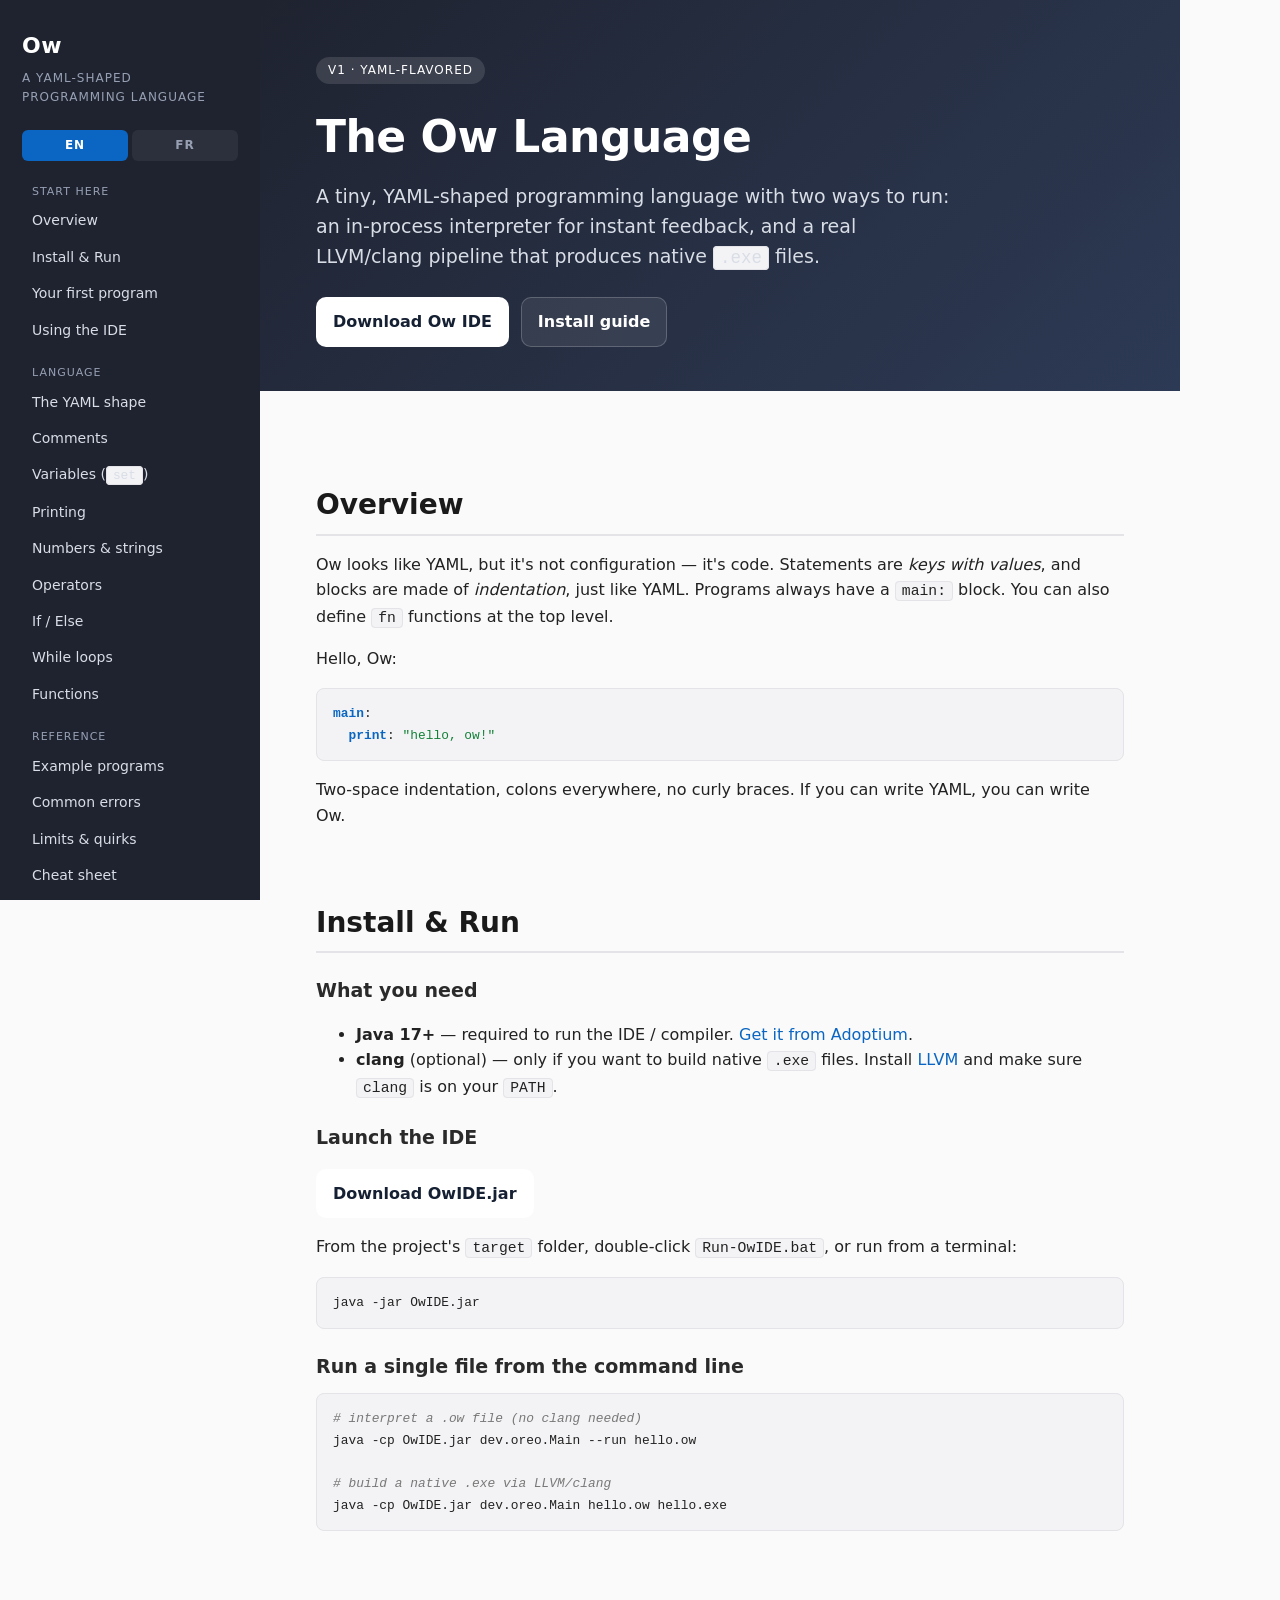
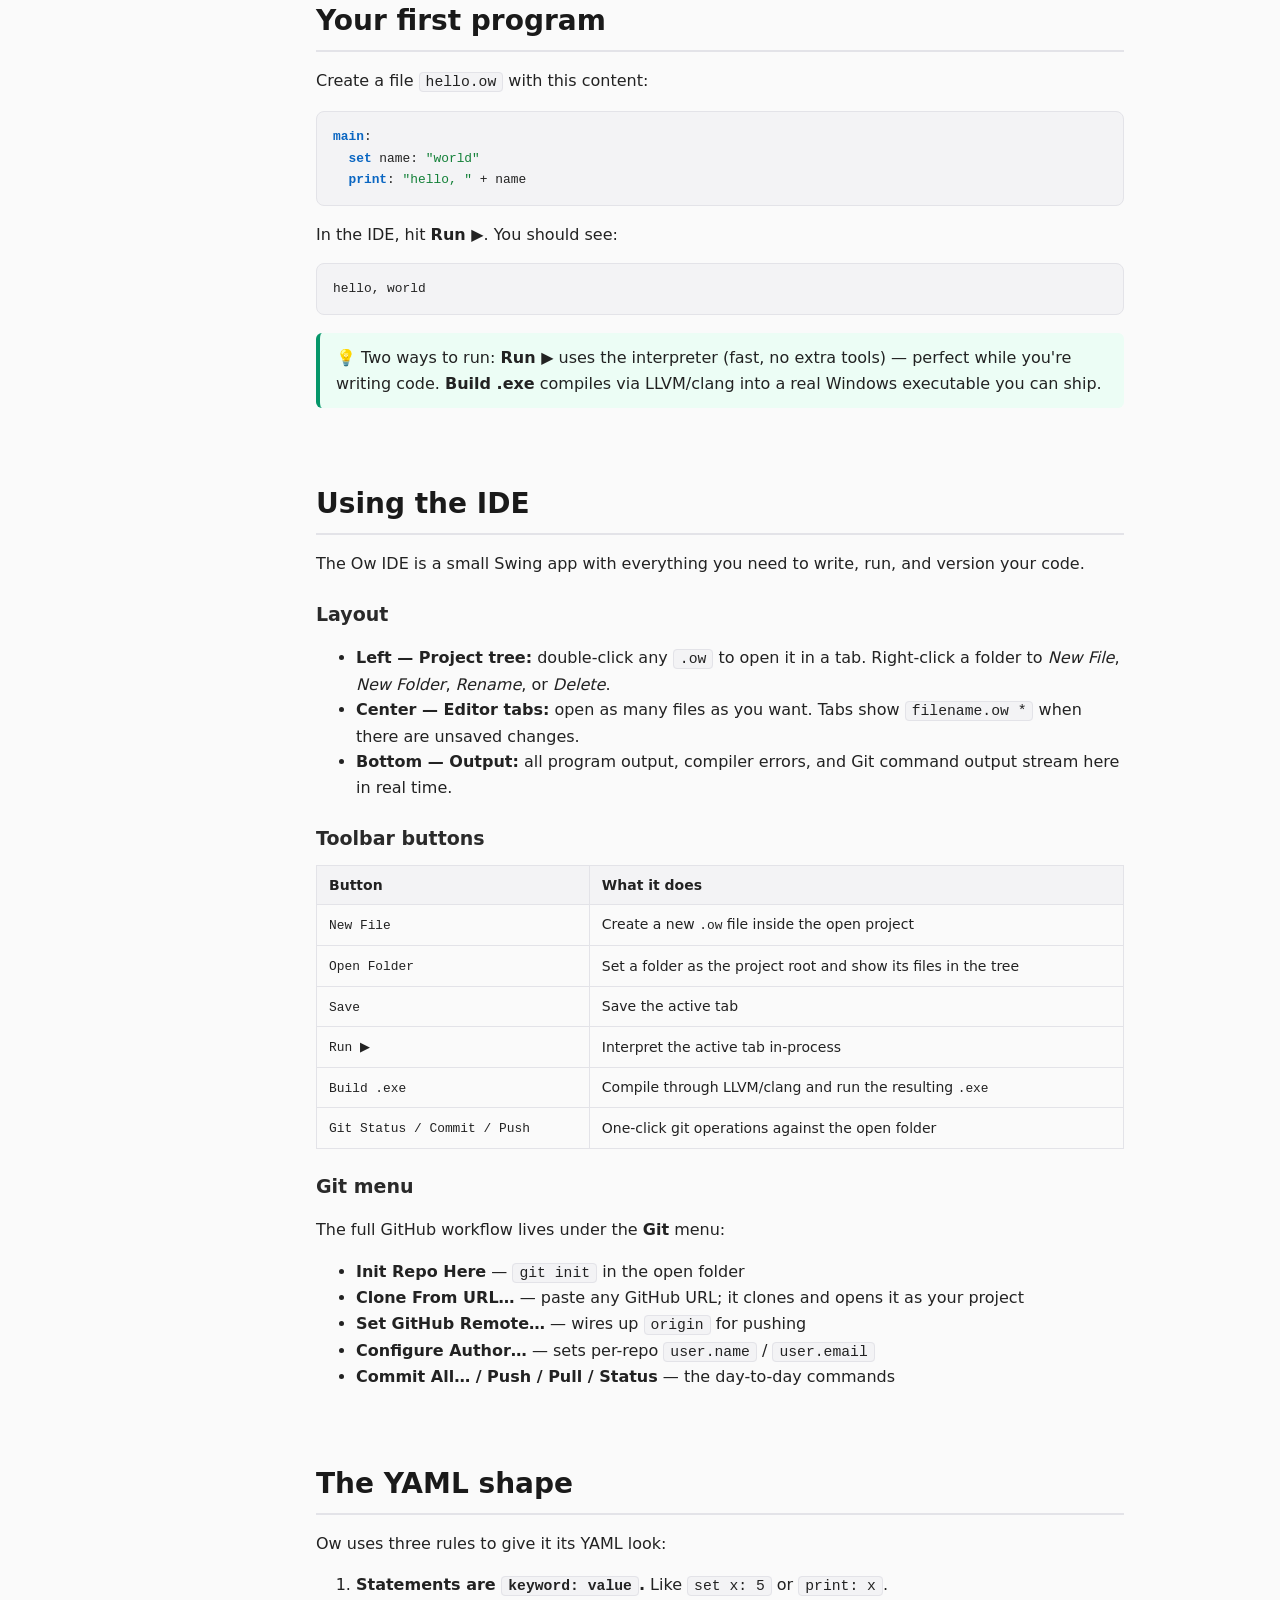
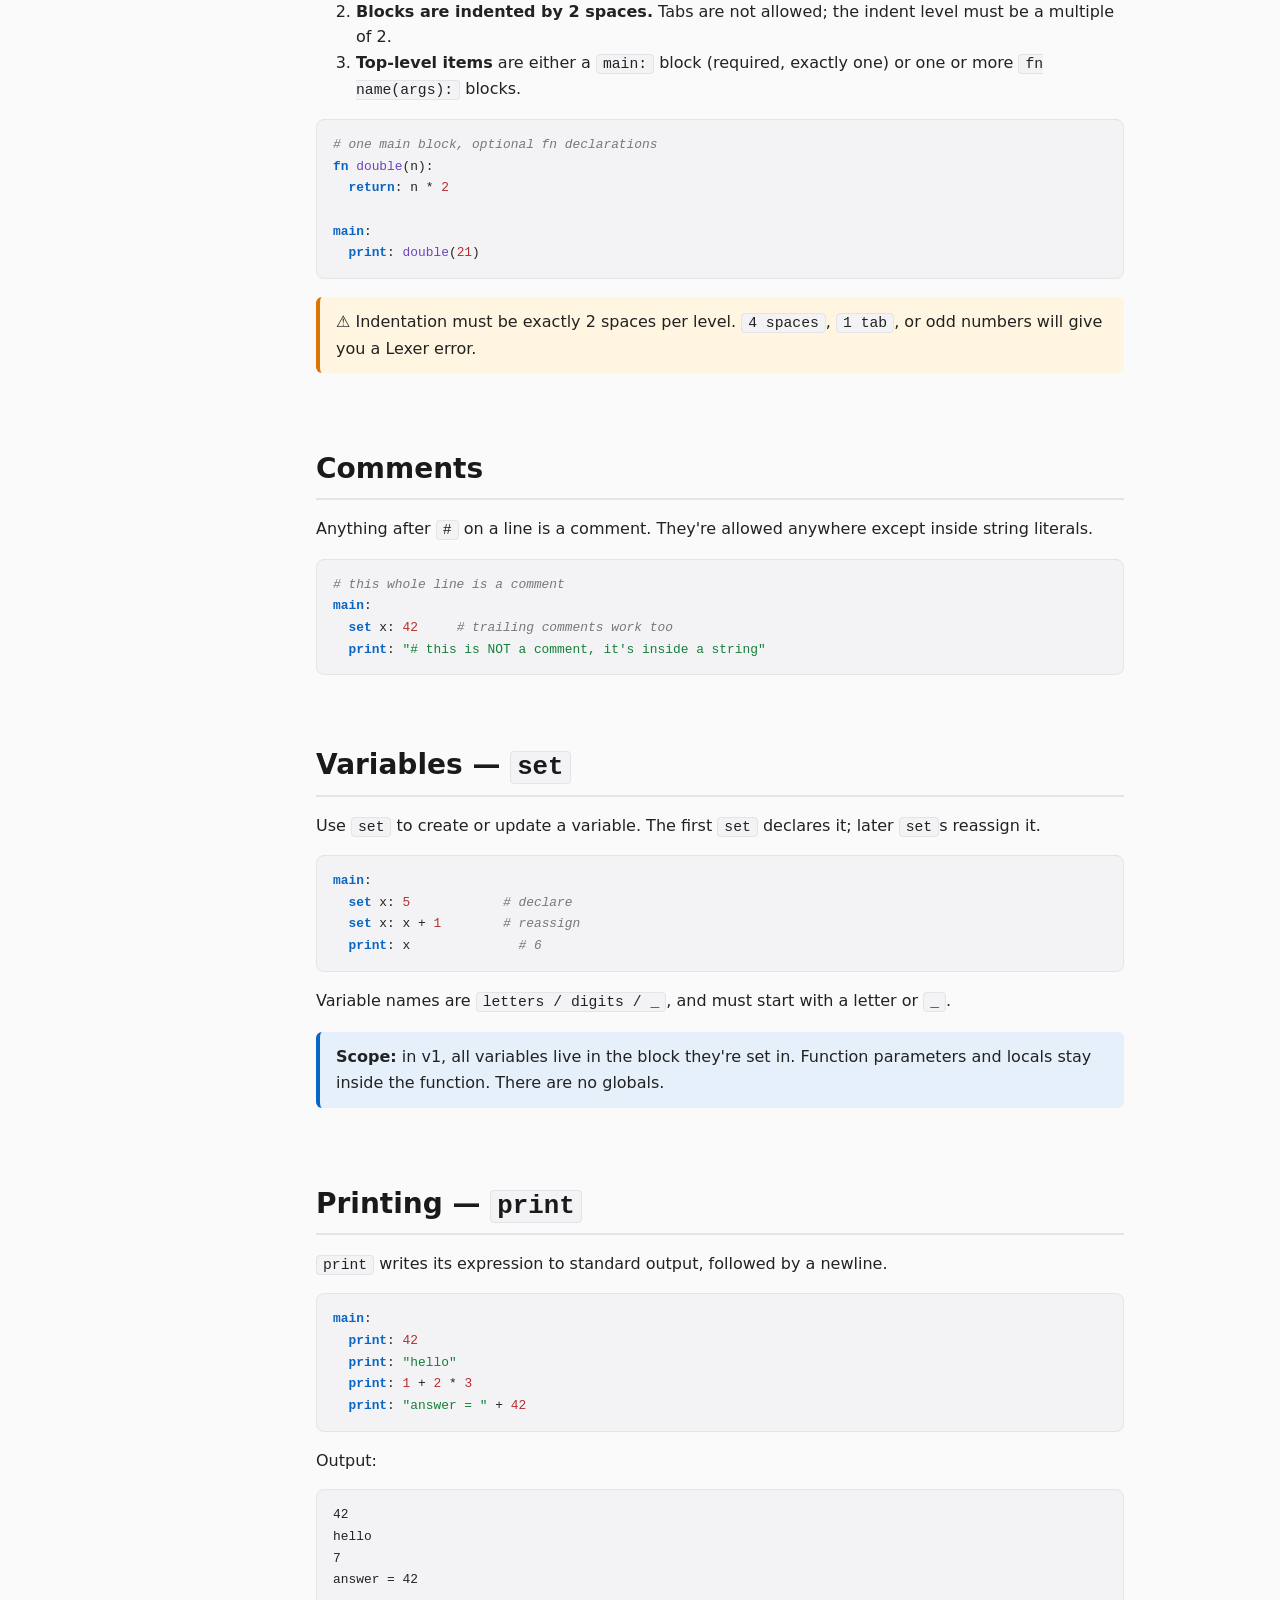
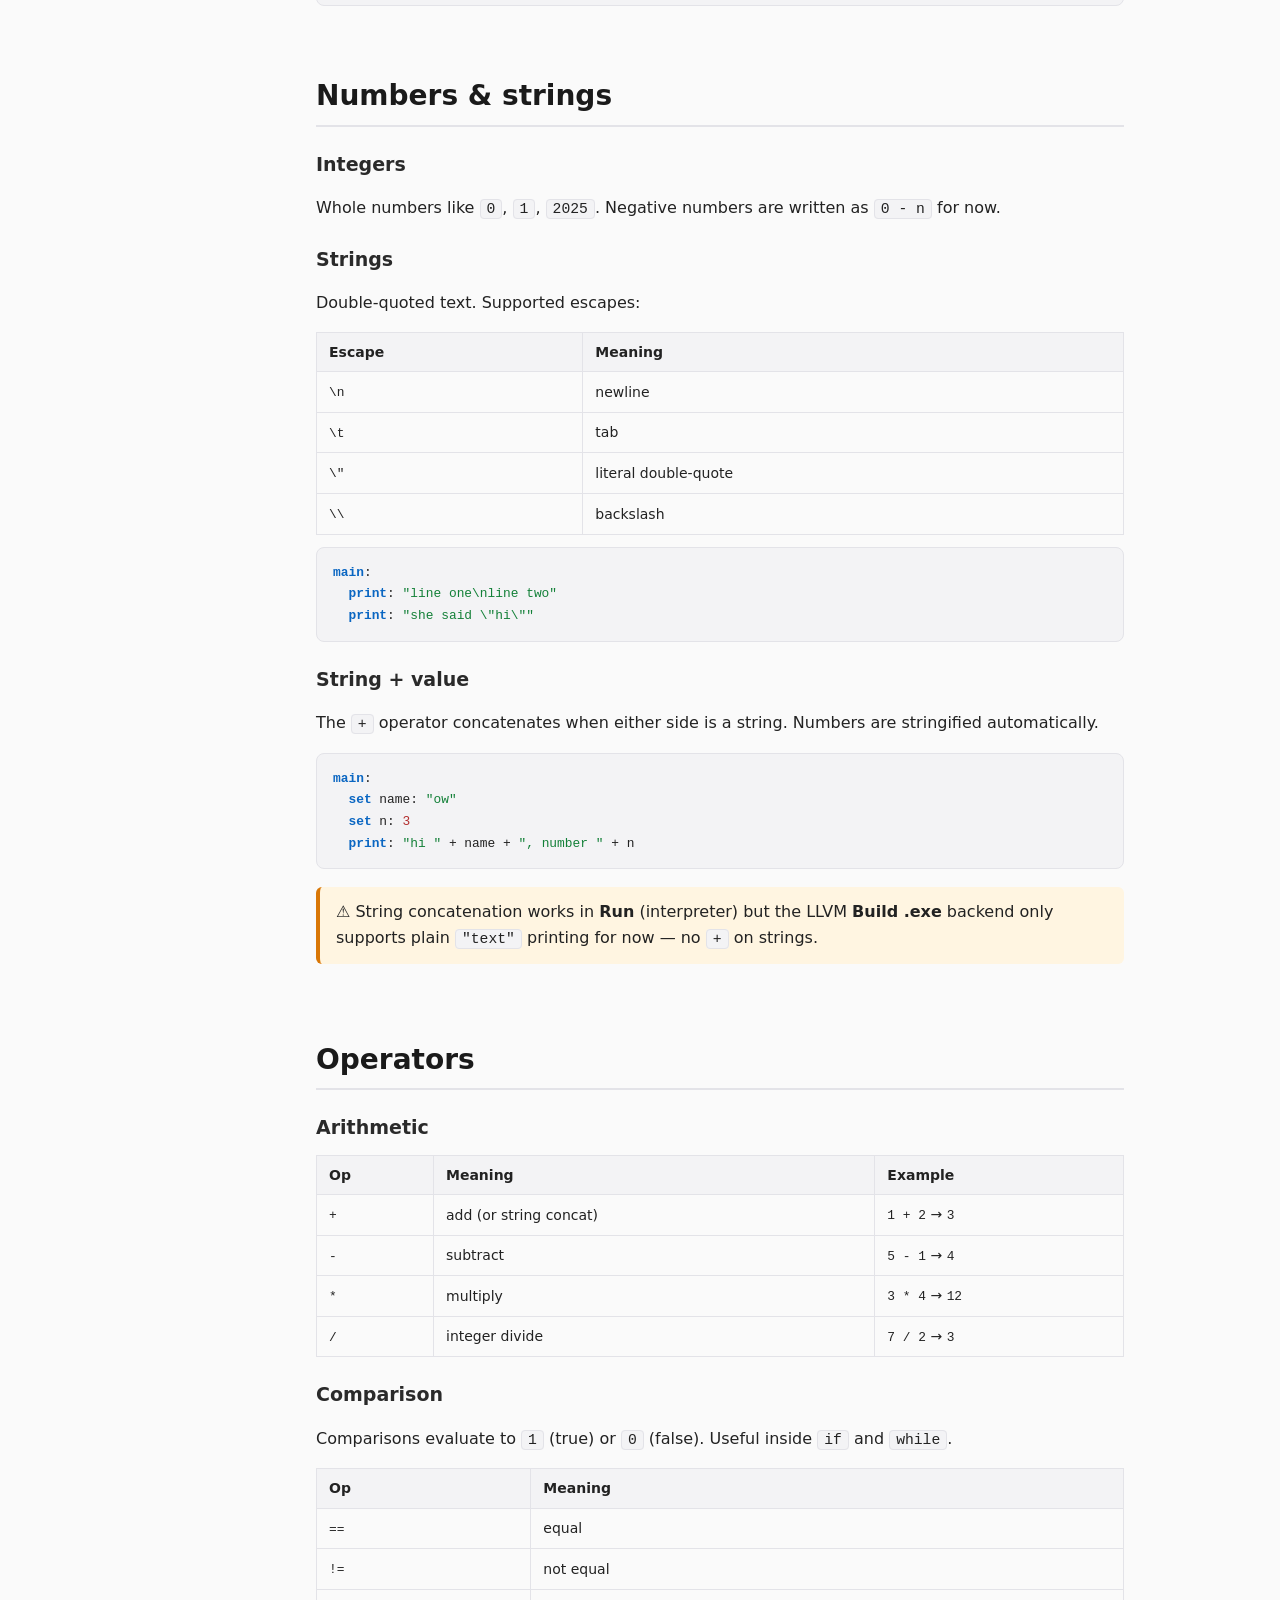
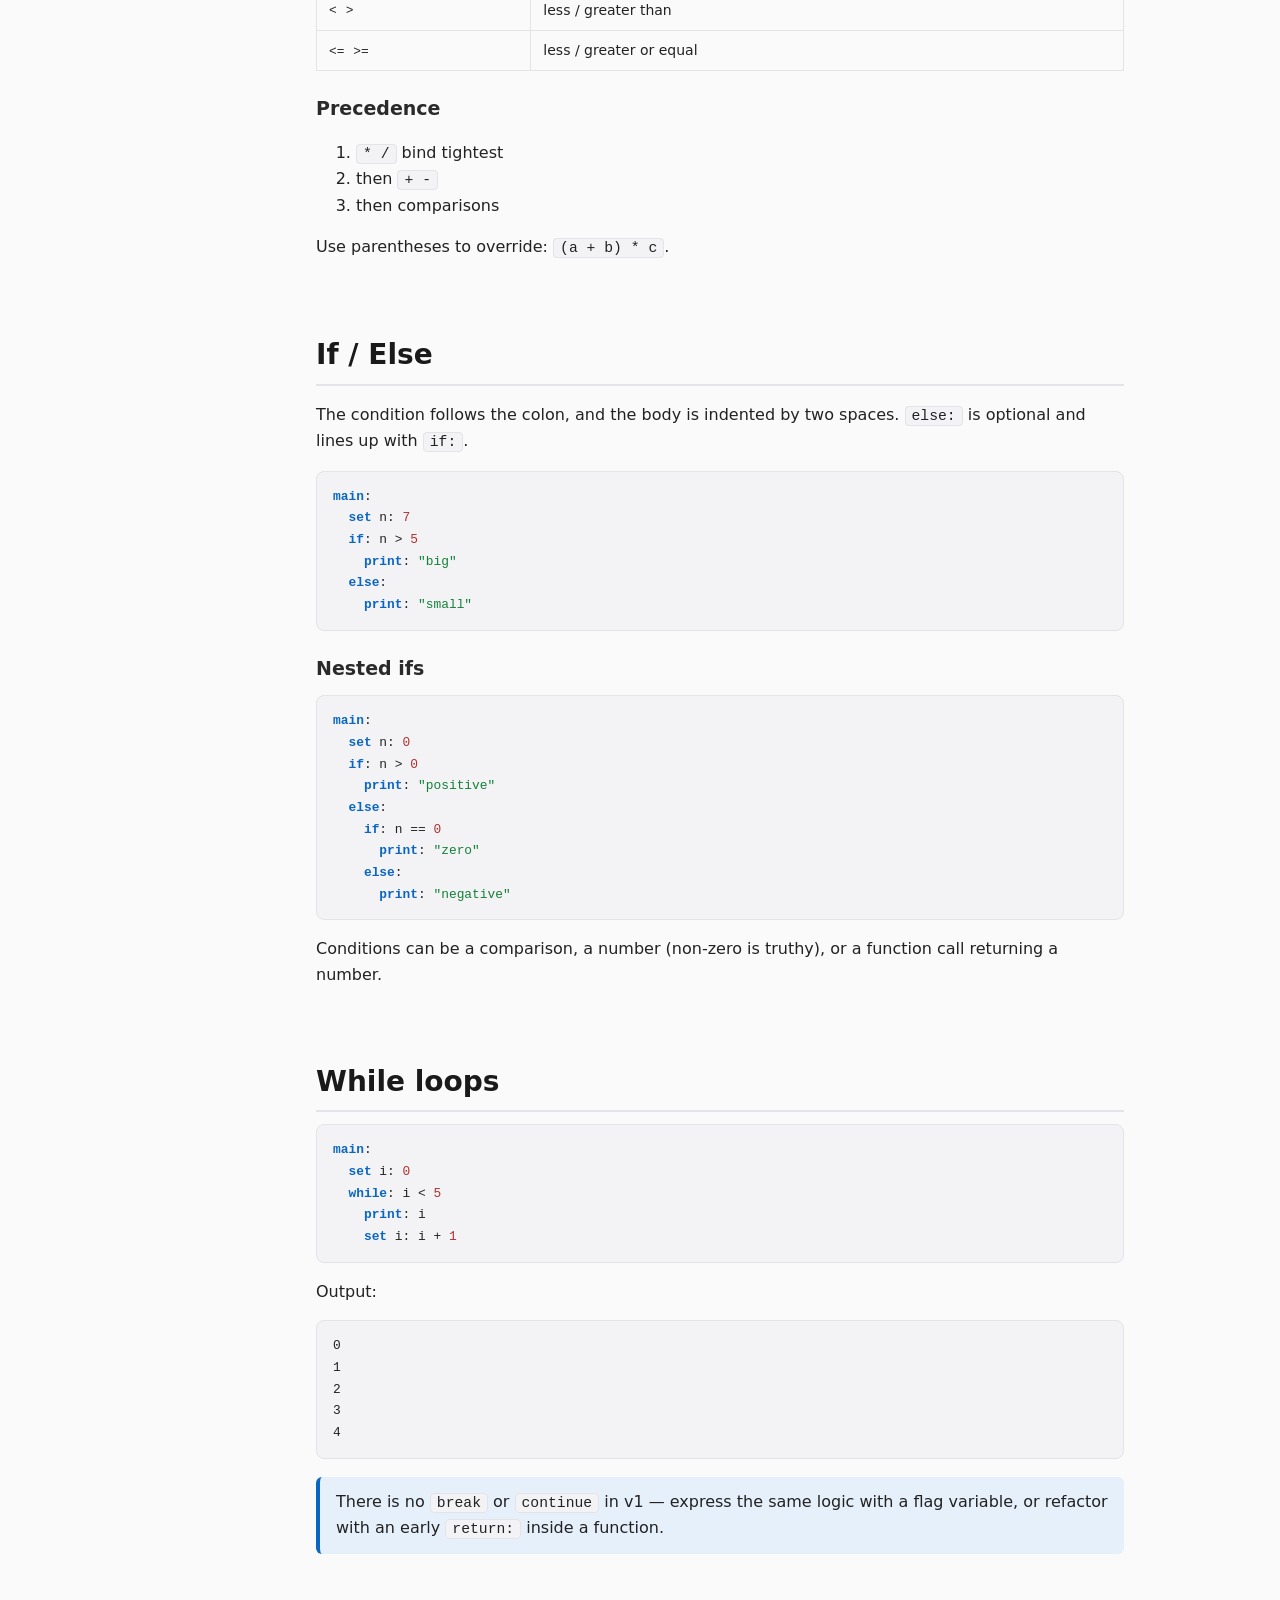
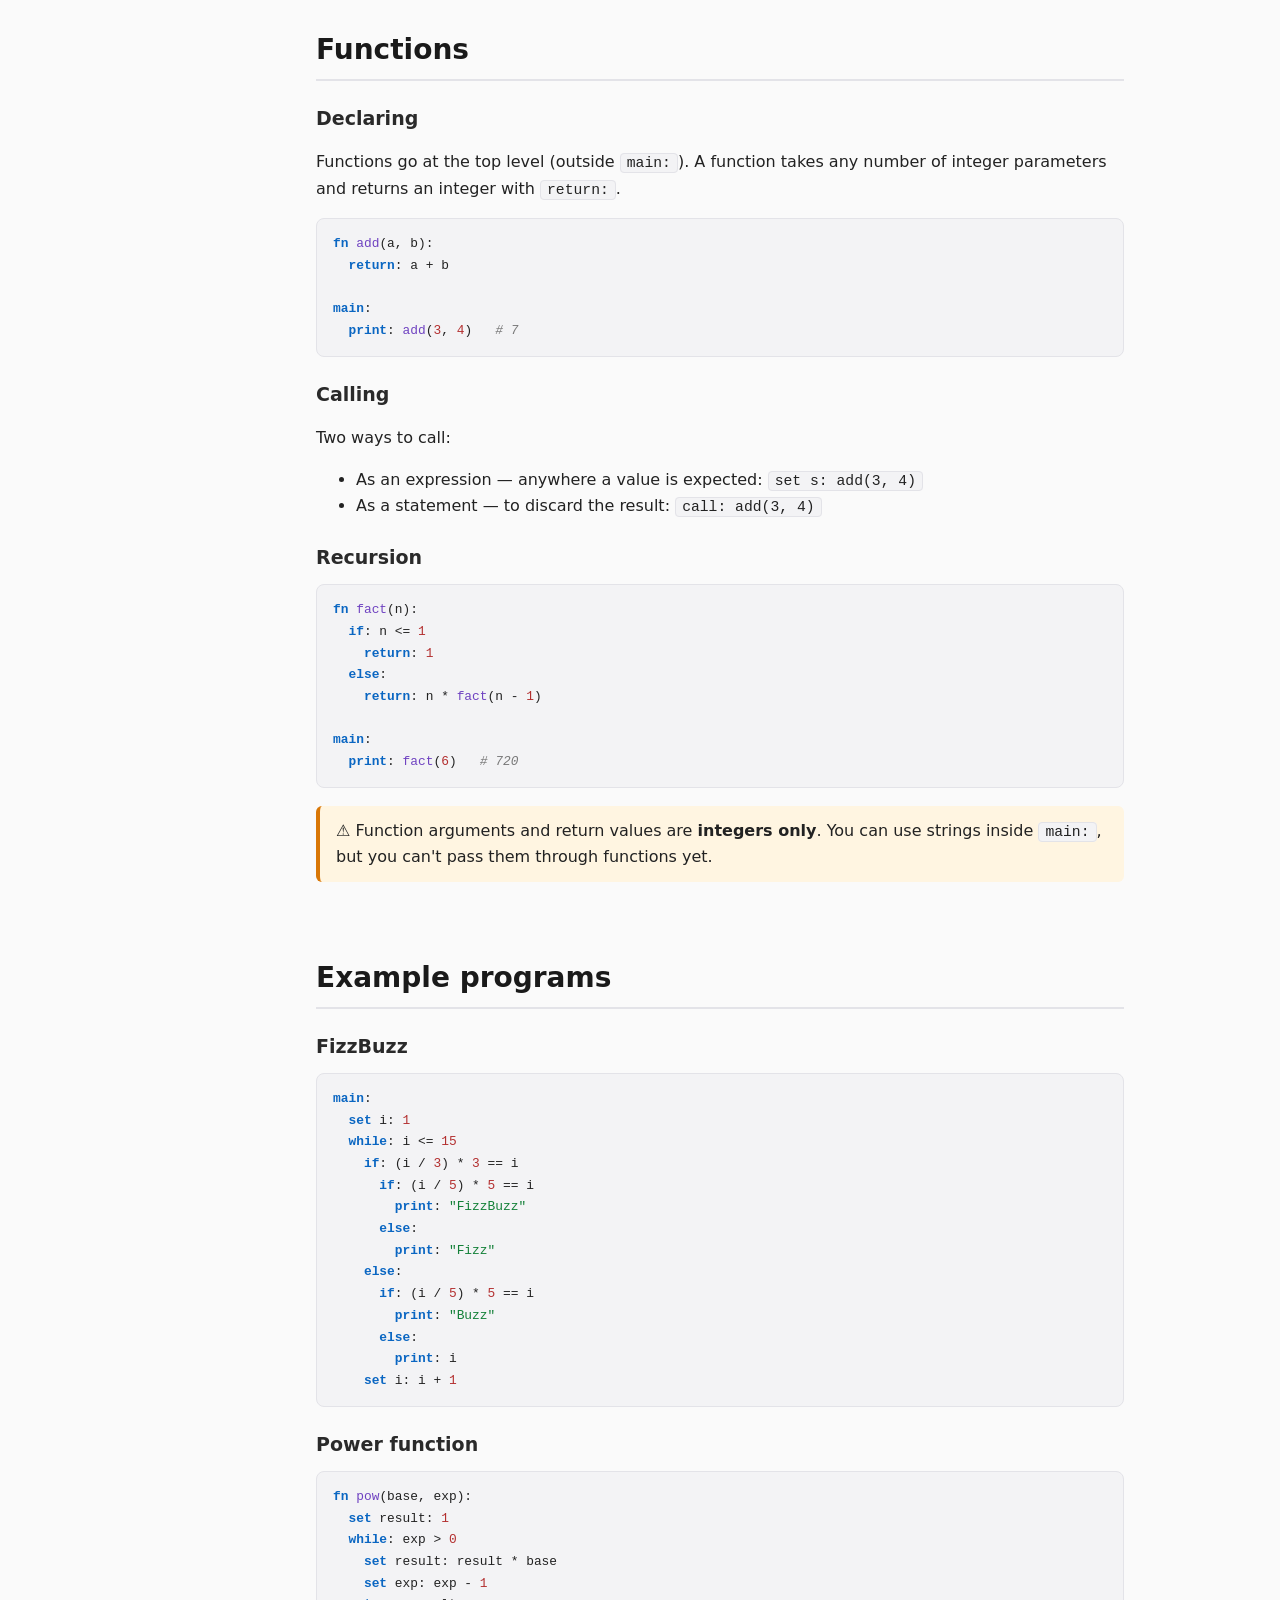
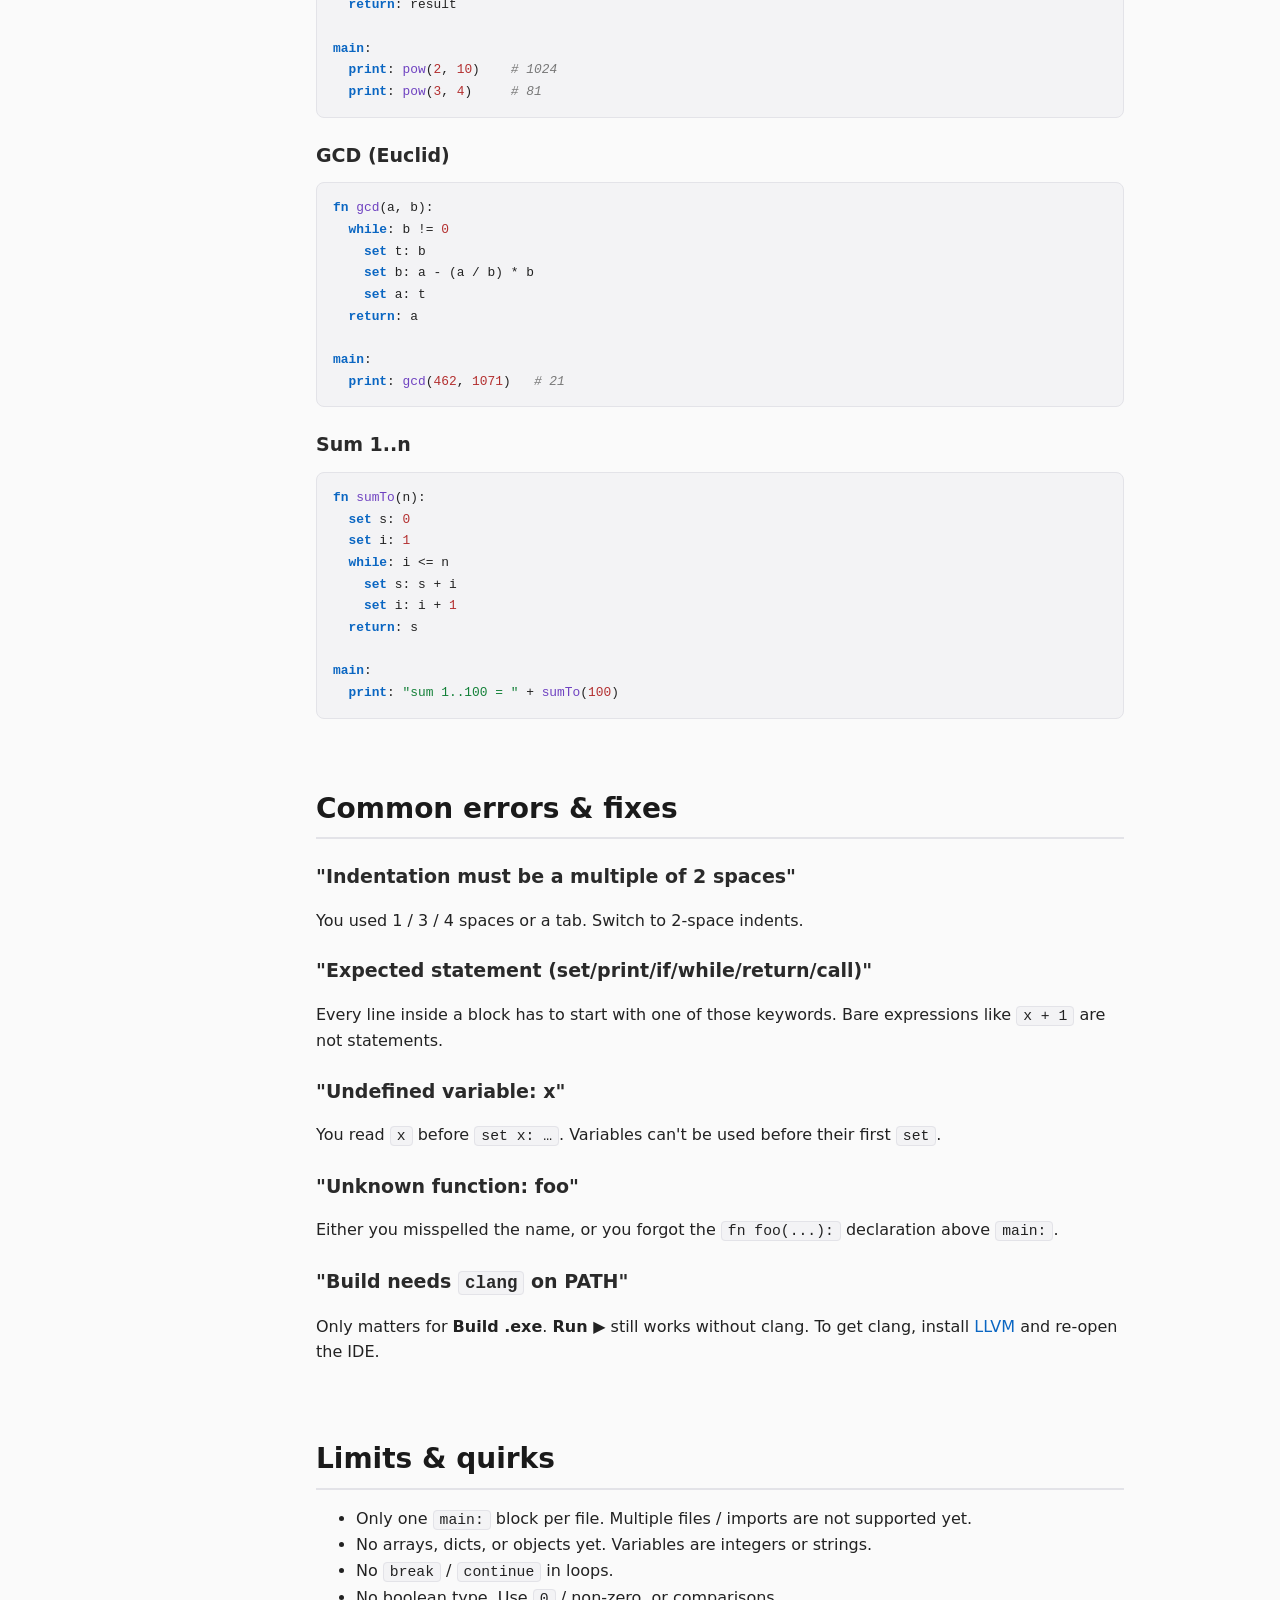
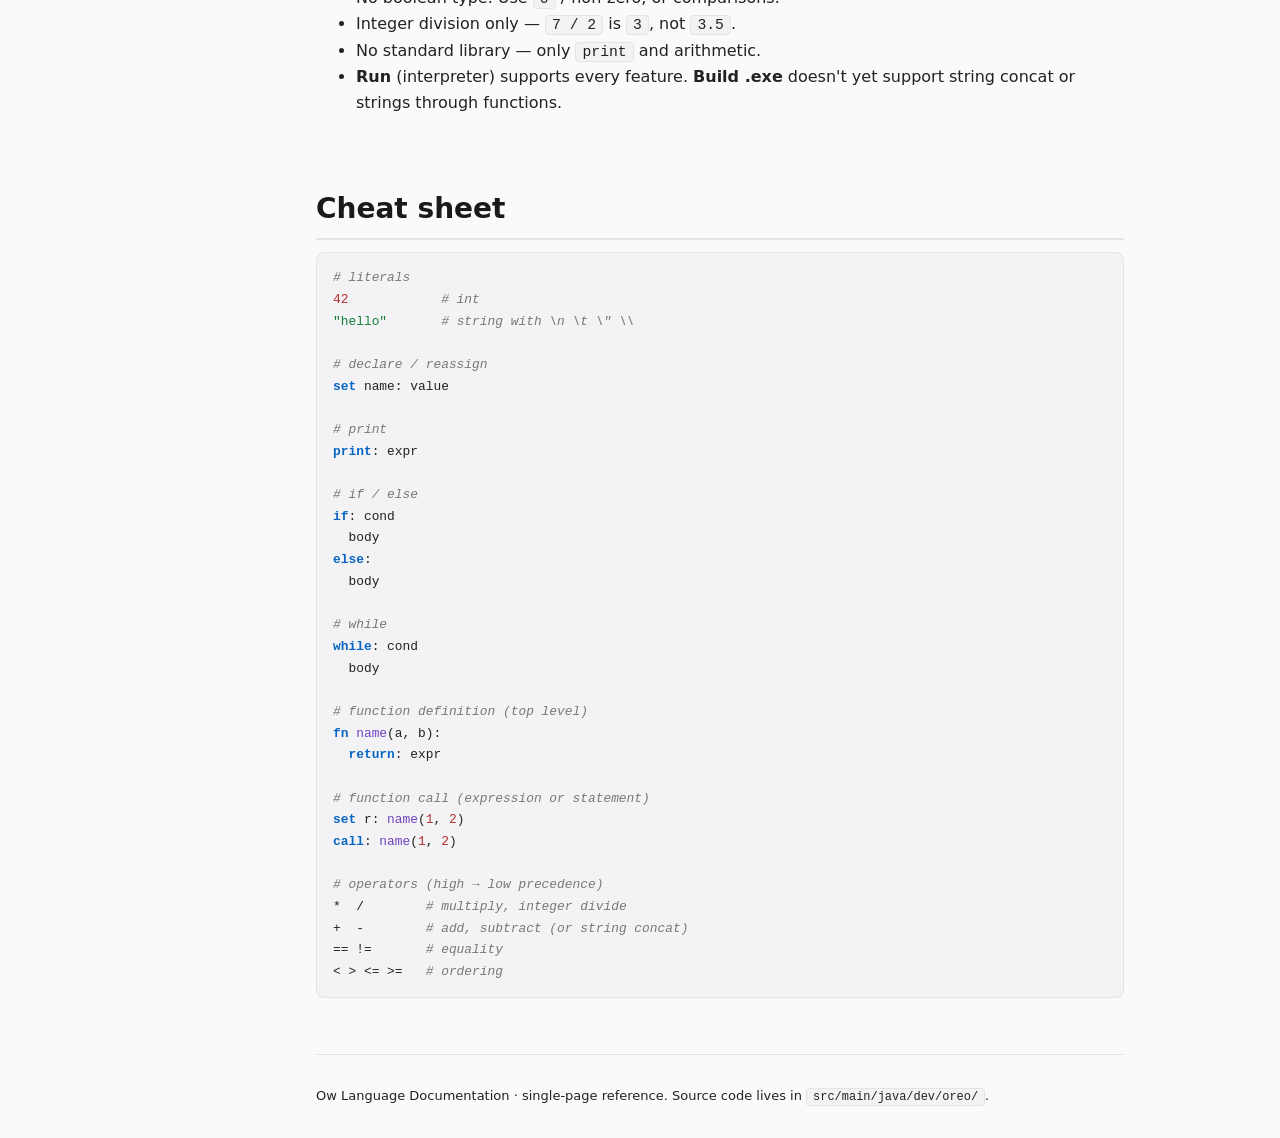
==== index.html @ c6f46944 "Initial commit" ====
<!DOCTYPE html>
<html lang="en">
<head>
  <meta charset="UTF-8" />
  <meta name="viewport" content="width=device-width, initial-scale=1.0" />
  <title>Ow Language — Docs</title>
  <link rel="stylesheet" href="style.css" />
</head>
<body>
<div class="layout">

  <aside class="sidebar">
    <h1>Ow</h1>
    <div class="tag">A YAML-shaped programming language</div>

    <div class="lang-switch">
      <a href="index.html" class="active">EN</a>
      <a href="fr.html">FR</a>
    </div>

    <nav>
      <div class="group-title">Start here</div>
      <ul>
        <li><a href="#overview">Overview</a></li>
        <li><a href="#install">Install &amp; Run</a></li>
        <li><a href="#first">Your first program</a></li>
        <li><a href="#ide">Using the IDE</a></li>
      </ul>

      <div class="group-title">Language</div>
      <ul>
        <li><a href="#shape">The YAML shape</a></li>
        <li><a href="#comments">Comments</a></li>
        <li><a href="#variables">Variables (<code>set</code>)</a></li>
        <li><a href="#print">Printing</a></li>
        <li><a href="#types">Numbers &amp; strings</a></li>
        <li><a href="#operators">Operators</a></li>
        <li><a href="#if">If / Else</a></li>
        <li><a href="#while">While loops</a></li>
        <li><a href="#functions">Functions</a></li>
      </ul>

      <div class="group-title">Reference</div>
      <ul>
        <li><a href="#examples">Example programs</a></li>
        <li><a href="#errors">Common errors</a></li>
        <li><a href="#limits">Limits &amp; quirks</a></li>
        <li><a href="#cheatsheet">Cheat sheet</a></li>
      </ul>
    </nav>
  </aside>

  <main>
    <div class="hero">
      <span class="pill">v1 · YAML-flavored</span>
      <h1>The Ow Language</h1>
      <p class="lead">A tiny, YAML-shaped programming language with two ways to run: an in-process interpreter for instant feedback, and a real LLVM/clang pipeline that produces native <code>.exe</code> files.</p>
      <div class="hero-actions">
        <a class="button button-primary" href="downloads/OwIDE.jar" download>Download Ow IDE</a>
        <a class="button button-secondary" href="#install">Install guide</a>
      </div>
    </div>

    <!-- ============ Overview ============ -->
    <section id="overview">
      <h2>Overview</h2>
      <p>Ow looks like YAML, but it's not configuration — it's code. Statements are <em>keys with values</em>, and blocks are made of <em>indentation</em>, just like YAML. Programs always have a <code>main:</code> block. You can also define <code>fn</code> functions at the top level.</p>

      <p>Hello, Ow:</p>
<pre><code><span class="kw">main</span>:
  <span class="kw">print</span>: <span class="str">"hello, ow!"</span></code></pre>

      <p>Two-space indentation, colons everywhere, no curly braces. If you can write YAML, you can write Ow.</p>
    </section>

    <!-- ============ Install & Run ============ -->
    <section id="install">
      <h2>Install &amp; Run</h2>

      <h3>What you need</h3>
      <ul>
        <li><strong>Java 17+</strong> — required to run the IDE / compiler. <a href="https://adoptium.net/" target="_blank" rel="noopener">Get it from Adoptium</a>.</li>
        <li><strong>clang</strong> (optional) — only if you want to build native <code>.exe</code> files. Install <a href="https://releases.llvm.org/" target="_blank" rel="noopener">LLVM</a> and make sure <code>clang</code> is on your <code>PATH</code>.</li>
      </ul>

      <h3>Launch the IDE</h3>
      <p><a class="button button-primary" href="downloads/OwIDE.jar" download>Download OwIDE.jar</a></p>
      <p>From the project's <code>target</code> folder, double-click <code>Run-OwIDE.bat</code>, or run from a terminal:</p>
<pre><code>java -jar OwIDE.jar</code></pre>

      <h3>Run a single file from the command line</h3>
<pre><code><span class="cm"># interpret a .ow file (no clang needed)</span>
java -cp OwIDE.jar dev.oreo.Main --run hello.ow

<span class="cm"># build a native .exe via LLVM/clang</span>
java -cp OwIDE.jar dev.oreo.Main hello.ow hello.exe</code></pre>
    </section>

    <!-- ============ First program ============ -->
    <section id="first">
      <h2>Your first program</h2>
      <p>Create a file <code>hello.ow</code> with this content:</p>

<pre><code><span class="kw">main</span>:
  <span class="kw">set</span> name: <span class="str">"world"</span>
  <span class="kw">print</span>: <span class="str">"hello, "</span> + name</code></pre>

      <p>In the IDE, hit <strong>Run ▶</strong>. You should see:</p>
<pre><code>hello, world</code></pre>

      <div class="callout tip">
        Two ways to run: <strong>Run ▶</strong> uses the interpreter (fast, no extra tools) — perfect while you're writing code. <strong>Build .exe</strong> compiles via LLVM/clang into a real Windows executable you can ship.
      </div>
    </section>

    <!-- ============ Using the IDE ============ -->
    <section id="ide">
      <h2>Using the IDE</h2>
      <p>The Ow IDE is a small Swing app with everything you need to write, run, and version your code.</p>

      <h3>Layout</h3>
      <ul>
        <li><strong>Left — Project tree:</strong> double-click any <code>.ow</code> to open it in a tab. Right-click a folder to <em>New File</em>, <em>New Folder</em>, <em>Rename</em>, or <em>Delete</em>.</li>
        <li><strong>Center — Editor tabs:</strong> open as many files as you want. Tabs show <code>filename.ow *</code> when there are unsaved changes.</li>
        <li><strong>Bottom — Output:</strong> all program output, compiler errors, and Git command output stream here in real time.</li>
      </ul>

      <h3>Toolbar buttons</h3>
      <table>
        <tr><th>Button</th><th>What it does</th></tr>
        <tr><td><code>New File</code></td><td>Create a new <code>.ow</code> file inside the open project</td></tr>
        <tr><td><code>Open Folder</code></td><td>Set a folder as the project root and show its files in the tree</td></tr>
        <tr><td><code>Save</code></td><td>Save the active tab</td></tr>
        <tr><td><code>Run ▶</code></td><td>Interpret the active tab in-process</td></tr>
        <tr><td><code>Build .exe</code></td><td>Compile through LLVM/clang and run the resulting <code>.exe</code></td></tr>
        <tr><td><code>Git Status / Commit / Push</code></td><td>One-click git operations against the open folder</td></tr>
      </table>

      <h3>Git menu</h3>
      <p>The full GitHub workflow lives under the <strong>Git</strong> menu:</p>
      <ul>
        <li><strong>Init Repo Here</strong> — <code>git init</code> in the open folder</li>
        <li><strong>Clone From URL…</strong> — paste any GitHub URL; it clones and opens it as your project</li>
        <li><strong>Set GitHub Remote…</strong> — wires up <code>origin</code> for pushing</li>
        <li><strong>Configure Author…</strong> — sets per-repo <code>user.name</code> / <code>user.email</code></li>
        <li><strong>Commit All… / Push / Pull / Status</strong> — the day-to-day commands</li>
      </ul>
    </section>

    <!-- ============ The YAML shape ============ -->
    <section id="shape">
      <h2>The YAML shape</h2>
      <p>Ow uses three rules to give it its YAML look:</p>
      <ol>
        <li><strong>Statements are <code>keyword: value</code>.</strong> Like <code>set x: 5</code> or <code>print: x</code>.</li>
        <li><strong>Blocks are indented by 2 spaces.</strong> Tabs are not allowed; the indent level must be a multiple of 2.</li>
        <li><strong>Top-level items</strong> are either a <code>main:</code> block (required, exactly one) or one or more <code>fn name(args):</code> blocks.</li>
      </ol>

<pre><code><span class="cm"># one main block, optional fn declarations</span>
<span class="kw">fn</span> <span class="fn">double</span>(n):
  <span class="kw">return</span>: n * <span class="num">2</span>

<span class="kw">main</span>:
  <span class="kw">print</span>: <span class="fn">double</span>(<span class="num">21</span>)</code></pre>

      <div class="callout warn">
        Indentation must be exactly 2 spaces per level. <code>4 spaces</code>, <code>1 tab</code>, or odd numbers will give you a Lexer error.
      </div>
    </section>

    <!-- ============ Comments ============ -->
    <section id="comments">
      <h2>Comments</h2>
      <p>Anything after <code>#</code> on a line is a comment. They're allowed anywhere except inside string literals.</p>
<pre><code><span class="cm"># this whole line is a comment</span>
<span class="kw">main</span>:
  <span class="kw">set</span> x: <span class="num">42</span>     <span class="cm"># trailing comments work too</span>
  <span class="kw">print</span>: <span class="str">"# this is NOT a comment, it's inside a string"</span></code></pre>
    </section>

    <!-- ============ Variables ============ -->
    <section id="variables">
      <h2>Variables — <code>set</code></h2>
      <p>Use <code>set</code> to create or update a variable. The first <code>set</code> declares it; later <code>set</code>s reassign it.</p>

<pre><code><span class="kw">main</span>:
  <span class="kw">set</span> x: <span class="num">5</span>            <span class="cm"># declare</span>
  <span class="kw">set</span> x: x + <span class="num">1</span>        <span class="cm"># reassign</span>
  <span class="kw">print</span>: x              <span class="cm"># 6</span></code></pre>

      <p>Variable names are <code>letters / digits / _</code>, and must start with a letter or <code>_</code>.</p>

      <div class="callout">
        <strong>Scope:</strong> in v1, all variables live in the block they're set in. Function parameters and locals stay inside the function. There are no globals.
      </div>
    </section>

    <!-- ============ Printing ============ -->
    <section id="print">
      <h2>Printing — <code>print</code></h2>
      <p><code>print</code> writes its expression to standard output, followed by a newline.</p>

<pre><code><span class="kw">main</span>:
  <span class="kw">print</span>: <span class="num">42</span>
  <span class="kw">print</span>: <span class="str">"hello"</span>
  <span class="kw">print</span>: <span class="num">1</span> + <span class="num">2</span> * <span class="num">3</span>
  <span class="kw">print</span>: <span class="str">"answer = "</span> + <span class="num">42</span></code></pre>
      <p>Output:</p>
<pre><code>42
hello
7
answer = 42</code></pre>
    </section>

    <!-- ============ Types ============ -->
    <section id="types">
      <h2>Numbers &amp; strings</h2>

      <h3>Integers</h3>
      <p>Whole numbers like <code>0</code>, <code>1</code>, <code>2025</code>. Negative numbers are written as <code>0 - n</code> for now.</p>

      <h3>Strings</h3>
      <p>Double-quoted text. Supported escapes:</p>
      <table>
        <tr><th>Escape</th><th>Meaning</th></tr>
        <tr><td><code>\n</code></td><td>newline</td></tr>
        <tr><td><code>\t</code></td><td>tab</td></tr>
        <tr><td><code>\"</code></td><td>literal double-quote</td></tr>
        <tr><td><code>\\</code></td><td>backslash</td></tr>
      </table>

<pre><code><span class="kw">main</span>:
  <span class="kw">print</span>: <span class="str">"line one\nline two"</span>
  <span class="kw">print</span>: <span class="str">"she said \"hi\""</span></code></pre>

      <h3>String + value</h3>
      <p>The <code>+</code> operator concatenates when either side is a string. Numbers are stringified automatically.</p>
<pre><code><span class="kw">main</span>:
  <span class="kw">set</span> name: <span class="str">"ow"</span>
  <span class="kw">set</span> n: <span class="num">3</span>
  <span class="kw">print</span>: <span class="str">"hi "</span> + name + <span class="str">", number "</span> + n</code></pre>

      <div class="callout warn">
        String concatenation works in <strong>Run</strong> (interpreter) but the LLVM <strong>Build .exe</strong> backend only supports plain <code>"text"</code> printing for now — no <code>+</code> on strings.
      </div>
    </section>

    <!-- ============ Operators ============ -->
    <section id="operators">
      <h2>Operators</h2>

      <h3>Arithmetic</h3>
      <table>
        <tr><th>Op</th><th>Meaning</th><th>Example</th></tr>
        <tr><td><code>+</code></td><td>add (or string concat)</td><td><code>1 + 2</code> → <code>3</code></td></tr>
        <tr><td><code>-</code></td><td>subtract</td><td><code>5 - 1</code> → <code>4</code></td></tr>
        <tr><td><code>*</code></td><td>multiply</td><td><code>3 * 4</code> → <code>12</code></td></tr>
        <tr><td><code>/</code></td><td>integer divide</td><td><code>7 / 2</code> → <code>3</code></td></tr>
      </table>

      <h3>Comparison</h3>
      <p>Comparisons evaluate to <code>1</code> (true) or <code>0</code> (false). Useful inside <code>if</code> and <code>while</code>.</p>
      <table>
        <tr><th>Op</th><th>Meaning</th></tr>
        <tr><td><code>==</code></td><td>equal</td></tr>
        <tr><td><code>!=</code></td><td>not equal</td></tr>
        <tr><td><code>&lt;</code> &nbsp;<code>&gt;</code></td><td>less / greater than</td></tr>
        <tr><td><code>&lt;=</code> &nbsp;<code>&gt;=</code></td><td>less / greater or equal</td></tr>
      </table>

      <h3>Precedence</h3>
      <ol>
        <li><code>* /</code> bind tightest</li>
        <li>then <code>+ -</code></li>
        <li>then comparisons</li>
      </ol>
      <p>Use parentheses to override: <code>(a + b) * c</code>.</p>
    </section>

    <!-- ============ If / Else ============ -->
    <section id="if">
      <h2>If / Else</h2>
      <p>The condition follows the colon, and the body is indented by two spaces. <code>else:</code> is optional and lines up with <code>if:</code>.</p>

<pre><code><span class="kw">main</span>:
  <span class="kw">set</span> n: <span class="num">7</span>
  <span class="kw">if</span>: n &gt; <span class="num">5</span>
    <span class="kw">print</span>: <span class="str">"big"</span>
  <span class="kw">else</span>:
    <span class="kw">print</span>: <span class="str">"small"</span></code></pre>

      <h3>Nested ifs</h3>
<pre><code><span class="kw">main</span>:
  <span class="kw">set</span> n: <span class="num">0</span>
  <span class="kw">if</span>: n &gt; <span class="num">0</span>
    <span class="kw">print</span>: <span class="str">"positive"</span>
  <span class="kw">else</span>:
    <span class="kw">if</span>: n == <span class="num">0</span>
      <span class="kw">print</span>: <span class="str">"zero"</span>
    <span class="kw">else</span>:
      <span class="kw">print</span>: <span class="str">"negative"</span></code></pre>

      <p>Conditions can be a comparison, a number (non-zero is truthy), or a function call returning a number.</p>
    </section>

    <!-- ============ While ============ -->
    <section id="while">
      <h2>While loops</h2>

<pre><code><span class="kw">main</span>:
  <span class="kw">set</span> i: <span class="num">0</span>
  <span class="kw">while</span>: i &lt; <span class="num">5</span>
    <span class="kw">print</span>: i
    <span class="kw">set</span> i: i + <span class="num">1</span></code></pre>

      <p>Output:</p>
<pre><code>0
1
2
3
4</code></pre>

      <div class="callout">
        There is no <code>break</code> or <code>continue</code> in v1 — express the same logic with a flag variable, or refactor with an early <code>return:</code> inside a function.
      </div>
    </section>

    <!-- ============ Functions ============ -->
    <section id="functions">
      <h2>Functions</h2>

      <h3>Declaring</h3>
      <p>Functions go at the top level (outside <code>main:</code>). A function takes any number of integer parameters and returns an integer with <code>return:</code>.</p>

<pre><code><span class="kw">fn</span> <span class="fn">add</span>(a, b):
  <span class="kw">return</span>: a + b

<span class="kw">main</span>:
  <span class="kw">print</span>: <span class="fn">add</span>(<span class="num">3</span>, <span class="num">4</span>)   <span class="cm"># 7</span></code></pre>

      <h3>Calling</h3>
      <p>Two ways to call:</p>
      <ul>
        <li>As an expression — anywhere a value is expected: <code>set s: add(3, 4)</code></li>
        <li>As a statement — to discard the result: <code>call: add(3, 4)</code></li>
      </ul>

      <h3>Recursion</h3>
<pre><code><span class="kw">fn</span> <span class="fn">fact</span>(n):
  <span class="kw">if</span>: n &lt;= <span class="num">1</span>
    <span class="kw">return</span>: <span class="num">1</span>
  <span class="kw">else</span>:
    <span class="kw">return</span>: n * <span class="fn">fact</span>(n - <span class="num">1</span>)

<span class="kw">main</span>:
  <span class="kw">print</span>: <span class="fn">fact</span>(<span class="num">6</span>)   <span class="cm"># 720</span></code></pre>

      <div class="callout warn">
        Function arguments and return values are <strong>integers only</strong>. You can use strings inside <code>main:</code>, but you can't pass them through functions yet.
      </div>
    </section>

    <!-- ============ Examples ============ -->
    <section id="examples">
      <h2>Example programs</h2>

      <h3>FizzBuzz</h3>
<pre><code><span class="kw">main</span>:
  <span class="kw">set</span> i: <span class="num">1</span>
  <span class="kw">while</span>: i &lt;= <span class="num">15</span>
    <span class="kw">if</span>: (i / <span class="num">3</span>) * <span class="num">3</span> == i
      <span class="kw">if</span>: (i / <span class="num">5</span>) * <span class="num">5</span> == i
        <span class="kw">print</span>: <span class="str">"FizzBuzz"</span>
      <span class="kw">else</span>:
        <span class="kw">print</span>: <span class="str">"Fizz"</span>
    <span class="kw">else</span>:
      <span class="kw">if</span>: (i / <span class="num">5</span>) * <span class="num">5</span> == i
        <span class="kw">print</span>: <span class="str">"Buzz"</span>
      <span class="kw">else</span>:
        <span class="kw">print</span>: i
    <span class="kw">set</span> i: i + <span class="num">1</span></code></pre>

      <h3>Power function</h3>
<pre><code><span class="kw">fn</span> <span class="fn">pow</span>(base, exp):
  <span class="kw">set</span> result: <span class="num">1</span>
  <span class="kw">while</span>: exp &gt; <span class="num">0</span>
    <span class="kw">set</span> result: result * base
    <span class="kw">set</span> exp: exp - <span class="num">1</span>
  <span class="kw">return</span>: result

<span class="kw">main</span>:
  <span class="kw">print</span>: <span class="fn">pow</span>(<span class="num">2</span>, <span class="num">10</span>)    <span class="cm"># 1024</span>
  <span class="kw">print</span>: <span class="fn">pow</span>(<span class="num">3</span>, <span class="num">4</span>)     <span class="cm"># 81</span></code></pre>

      <h3>GCD (Euclid)</h3>
<pre><code><span class="kw">fn</span> <span class="fn">gcd</span>(a, b):
  <span class="kw">while</span>: b != <span class="num">0</span>
    <span class="kw">set</span> t: b
    <span class="kw">set</span> b: a - (a / b) * b
    <span class="kw">set</span> a: t
  <span class="kw">return</span>: a

<span class="kw">main</span>:
  <span class="kw">print</span>: <span class="fn">gcd</span>(<span class="num">462</span>, <span class="num">1071</span>)   <span class="cm"># 21</span></code></pre>

      <h3>Sum 1..n</h3>
<pre><code><span class="kw">fn</span> <span class="fn">sumTo</span>(n):
  <span class="kw">set</span> s: <span class="num">0</span>
  <span class="kw">set</span> i: <span class="num">1</span>
  <span class="kw">while</span>: i &lt;= n
    <span class="kw">set</span> s: s + i
    <span class="kw">set</span> i: i + <span class="num">1</span>
  <span class="kw">return</span>: s

<span class="kw">main</span>:
  <span class="kw">print</span>: <span class="str">"sum 1..100 = "</span> + <span class="fn">sumTo</span>(<span class="num">100</span>)</code></pre>
    </section>

    <!-- ============ Common errors ============ -->
    <section id="errors">
      <h2>Common errors &amp; fixes</h2>

      <h3>"Indentation must be a multiple of 2 spaces"</h3>
      <p>You used 1 / 3 / 4 spaces or a tab. Switch to 2-space indents.</p>

      <h3>"Expected statement (set/print/if/while/return/call)"</h3>
      <p>Every line inside a block has to start with one of those keywords. Bare expressions like <code>x + 1</code> are not statements.</p>

      <h3>"Undefined variable: x"</h3>
      <p>You read <code>x</code> before <code>set x: …</code>. Variables can't be used before their first <code>set</code>.</p>

      <h3>"Unknown function: foo"</h3>
      <p>Either you misspelled the name, or you forgot the <code>fn foo(...):</code> declaration above <code>main:</code>.</p>

      <h3>"Build needs <code>clang</code> on PATH"</h3>
      <p>Only matters for <strong>Build .exe</strong>. <strong>Run ▶</strong> still works without clang. To get clang, install <a href="https://releases.llvm.org/" target="_blank" rel="noopener">LLVM</a> and re-open the IDE.</p>
    </section>

    <!-- ============ Limits ============ -->
    <section id="limits">
      <h2>Limits &amp; quirks</h2>
      <ul>
        <li>Only one <code>main:</code> block per file. Multiple files / imports are not supported yet.</li>
        <li>No arrays, dicts, or objects yet. Variables are integers or strings.</li>
        <li>No <code>break</code> / <code>continue</code> in loops.</li>
        <li>No boolean type. Use <code>0</code> / non-zero, or comparisons.</li>
        <li>Integer division only — <code>7 / 2</code> is <code>3</code>, not <code>3.5</code>.</li>
        <li>No standard library — only <code>print</code> and arithmetic.</li>
        <li><strong>Run</strong> (interpreter) supports every feature. <strong>Build .exe</strong> doesn't yet support string concat or strings through functions.</li>
      </ul>
    </section>

    <!-- ============ Cheat sheet ============ -->
    <section id="cheatsheet">
      <h2>Cheat sheet</h2>

<pre><code><span class="cm"># literals</span>
<span class="num">42</span>            <span class="cm"># int</span>
<span class="str">"hello"</span>       <span class="cm"># string with \n \t \" \\</span>

<span class="cm"># declare / reassign</span>
<span class="kw">set</span> name: value

<span class="cm"># print</span>
<span class="kw">print</span>: expr

<span class="cm"># if / else</span>
<span class="kw">if</span>: cond
  body
<span class="kw">else</span>:
  body

<span class="cm"># while</span>
<span class="kw">while</span>: cond
  body

<span class="cm"># function definition (top level)</span>
<span class="kw">fn</span> <span class="fn">name</span>(a, b):
  <span class="kw">return</span>: expr

<span class="cm"># function call (expression or statement)</span>
<span class="kw">set</span> r: <span class="fn">name</span>(<span class="num">1</span>, <span class="num">2</span>)
<span class="kw">call</span>: <span class="fn">name</span>(<span class="num">1</span>, <span class="num">2</span>)

<span class="cm"># operators (high → low precedence)</span>
*  /        <span class="cm"># multiply, integer divide</span>
+  -        <span class="cm"># add, subtract (or string concat)</span>
== !=       <span class="cm"># equality</span>
&lt; &gt; &lt;= &gt;=   <span class="cm"># ordering</span></code></pre>
    </section>

    <footer>
      <p>Ow Language Documentation · single-page reference. Source code lives in <code>src/main/java/dev/oreo/</code>.</p>
    </footer>
  </main>

</div>
</body>
</html>
---- style.css ----
:root {
  --bg: #fafafa;
  --bg-code: #f3f3f5;
  --bg-sidebar: #1f2330;
  --bg-hero: linear-gradient(135deg, #1f2330 0%, #2d3a55 100%);
  --fg: #222;
  --fg-dim: #555;
  --fg-sidebar: #d8dde6;
  --fg-sidebar-dim: #97a0b3;
  --accent: #0a66c2;
  --accent-soft: #e6f0fb;
  --keyword: #0a66c2;
  --string: #138038;
  --number: #b32f2f;
  --comment: #787878;
  --border: #e3e3e8;
}

* { box-sizing: border-box; }

html, body {
  margin: 0;
  padding: 0;
  font-family: -apple-system, "Segoe UI", system-ui, Roboto, Helvetica, Arial, sans-serif;
  font-size: 16px;
  line-height: 1.6;
  color: var(--fg);
  background: var(--bg);
}

a { color: var(--accent); text-decoration: none; }
a:hover { text-decoration: underline; }

.layout {
  display: grid;
  grid-template-columns: 260px 1fr;
  min-height: 100vh;
}

aside.sidebar {
  background: var(--bg-sidebar);
  color: var(--fg-sidebar);
  padding: 28px 22px;
  position: sticky;
  top: 0;
  align-self: start;
  height: 100vh;
  overflow-y: auto;
}

.sidebar h1 {
  font-size: 22px;
  margin: 0 0 6px 0;
  color: #fff;
  letter-spacing: 0.5px;
}

.sidebar .tag {
  font-size: 12px;
  color: var(--fg-sidebar-dim);
  margin-bottom: 22px;
  text-transform: uppercase;
  letter-spacing: 1px;
}

.lang-switch {
  display: flex;
  gap: 4px;
  margin-bottom: 22px;
}
.lang-switch a {
  flex: 1;
  text-align: center;
  padding: 6px 0;
  background: rgba(255,255,255,0.06);
  color: var(--fg-sidebar-dim);
  border-radius: 6px;
  font-size: 12px;
  letter-spacing: 1px;
  font-weight: 700;
  text-decoration: none;
}
.lang-switch a:hover {
  background: rgba(255,255,255,0.14);
  color: #fff;
  text-decoration: none;
}
.lang-switch a.active {
  background: var(--accent);
  color: #fff;
}

.sidebar nav ul {
  list-style: none;
  padding: 0;
  margin: 0 0 18px 0;
}

.sidebar nav li {
  margin: 4px 0;
}

.sidebar nav a {
  color: var(--fg-sidebar);
  display: block;
  padding: 5px 10px;
  border-radius: 6px;
  font-size: 14px;
  transition: background 0.12s ease;
}

.sidebar nav a:hover {
  background: rgba(255, 255, 255, 0.08);
  text-decoration: none;
}

.sidebar nav .group-title {
  font-size: 11px;
  text-transform: uppercase;
  color: var(--fg-sidebar-dim);
  letter-spacing: 1px;
  margin: 16px 10px 4px;
}

main {
  padding: 0 56px 80px 56px;
  max-width: 920px;
}

.hero {
  margin: 0 -56px 36px;
  padding: 56px 56px 44px;
  background: var(--bg-hero);
  color: #fff;
}

.hero h1 {
  font-size: 44px;
  margin: 0 0 8px 0;
  letter-spacing: -0.5px;
}

.hero p.lead {
  font-size: 19px;
  color: #d8dde6;
  max-width: 640px;
  margin: 0;
}

.hero-actions {
  display: flex;
  flex-wrap: wrap;
  gap: 12px;
  margin-top: 24px;
}

.button {
  display: inline-flex;
  align-items: center;
  justify-content: center;
  padding: 11px 16px;
  border-radius: 10px;
  font-weight: 700;
  text-decoration: none;
  border: 1px solid transparent;
}

.button:hover {
  text-decoration: none;
}

.button-primary {
  background: #ffffff;
  color: #162033;
}

.button-primary:hover {
  background: #eef2f7;
}

.button-secondary {
  background: rgba(255,255,255,0.08);
  border-color: rgba(255,255,255,0.2);
  color: #ffffff;
}

.button-secondary:hover {
  background: rgba(255,255,255,0.16);
}

.hero .pill {
  display: inline-block;
  background: rgba(255,255,255,0.12);
  color: #fff;
  padding: 4px 12px;
  border-radius: 999px;
  font-size: 12px;
  letter-spacing: 1px;
  text-transform: uppercase;
  margin-bottom: 18px;
}

section {
  padding-top: 28px;
  scroll-margin-top: 12px;
}

section h2 {
  font-size: 28px;
  margin: 28px 0 12px 0;
  color: #1a1a1a;
  border-bottom: 2px solid var(--border);
  padding-bottom: 6px;
}

section h3 {
  font-size: 19px;
  margin: 22px 0 8px 0;
  color: #2a2a2a;
}

p, li { color: var(--fg); }
.dim { color: var(--fg-dim); }

pre {
  background: var(--bg-code);
  border: 1px solid var(--border);
  border-radius: 8px;
  padding: 14px 16px;
  overflow-x: auto;
  font-family: "Consolas", "JetBrains Mono", "Fira Code", Menlo, monospace;
  font-size: 14px;
  line-height: 1.55;
  margin: 12px 0;
}

code {
  font-family: "Consolas", "JetBrains Mono", "Fira Code", Menlo, monospace;
  background: var(--bg-code);
  border: 1px solid var(--border);
  border-radius: 4px;
  padding: 1px 6px;
  font-size: 0.92em;
}

pre code { background: none; border: none; padding: 0; }

.kw  { color: var(--keyword); font-weight: 600; }
.str { color: var(--string); }
.num { color: var(--number); }
.cm  { color: var(--comment); font-style: italic; }
.fn  { color: #6f42c1; }

.callout {
  background: var(--accent-soft);
  border-left: 4px solid var(--accent);
  padding: 12px 16px;
  border-radius: 6px;
  margin: 18px 0;
}

.callout.warn {
  background: #fff5e1;
  border-left-color: #d97706;
}

.callout.warn::before { content: "⚠ "; }

.callout.tip {
  background: #ecfdf5;
  border-left-color: #059669;
}

.callout.tip::before { content: "💡 "; }

.grid-two {
  display: grid;
  grid-template-columns: 1fr 1fr;
  gap: 16px;
  margin: 16px 0;
}

table {
  border-collapse: collapse;
  width: 100%;
  margin: 12px 0;
  font-size: 14px;
}

th, td {
  border: 1px solid var(--border);
  text-align: left;
  padding: 8px 12px;
}

th {
  background: var(--bg-code);
  font-weight: 600;
}

td code { background: transparent; border: none; padding: 0; }

footer {
  margin-top: 56px;
  padding-top: 18px;
  border-top: 1px solid var(--border);
  font-size: 13px;
  color: var(--fg-dim);
}

@media (max-width: 920px) {
  .layout { grid-template-columns: 1fr; }
  aside.sidebar { position: static; height: auto; }
  main { padding: 0 24px 60px 24px; }
  .hero { margin: 0 -24px 28px; padding: 36px 24px 28px; }
  .grid-two { grid-template-columns: 1fr; }
}
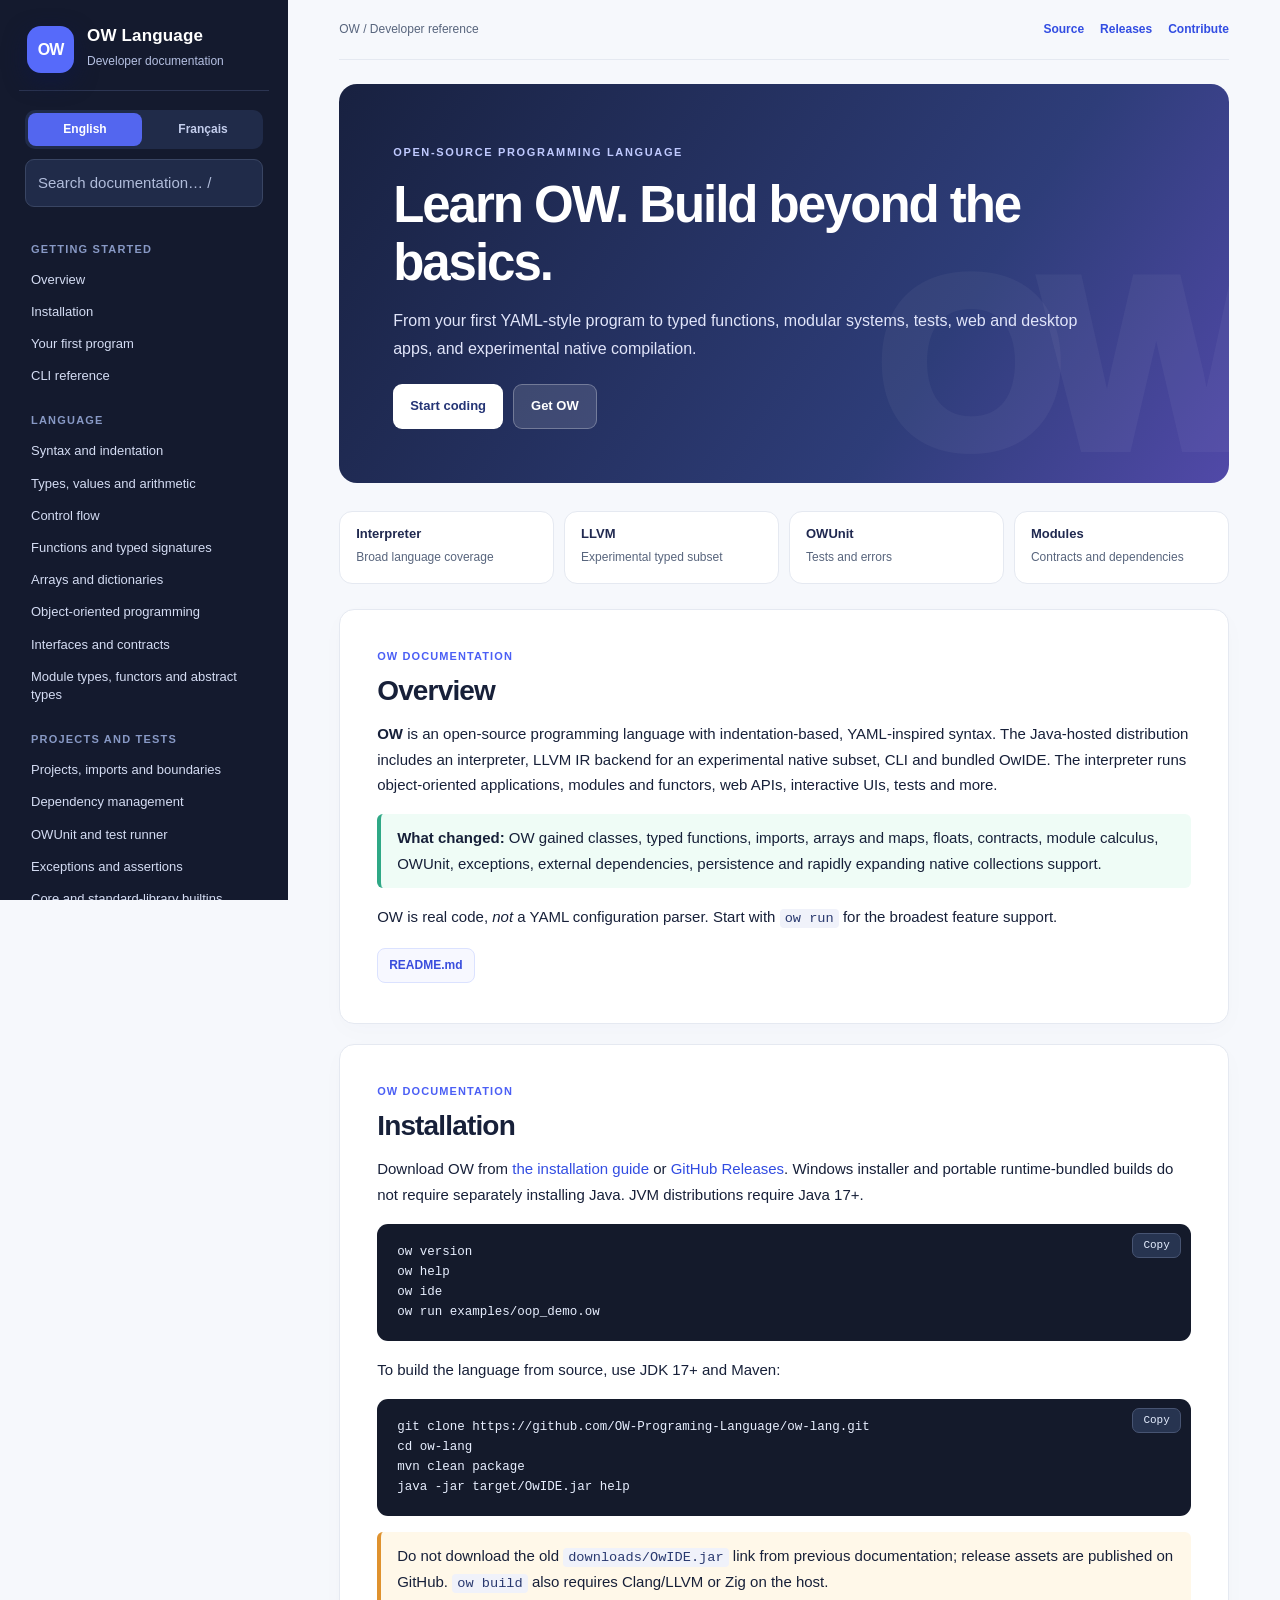
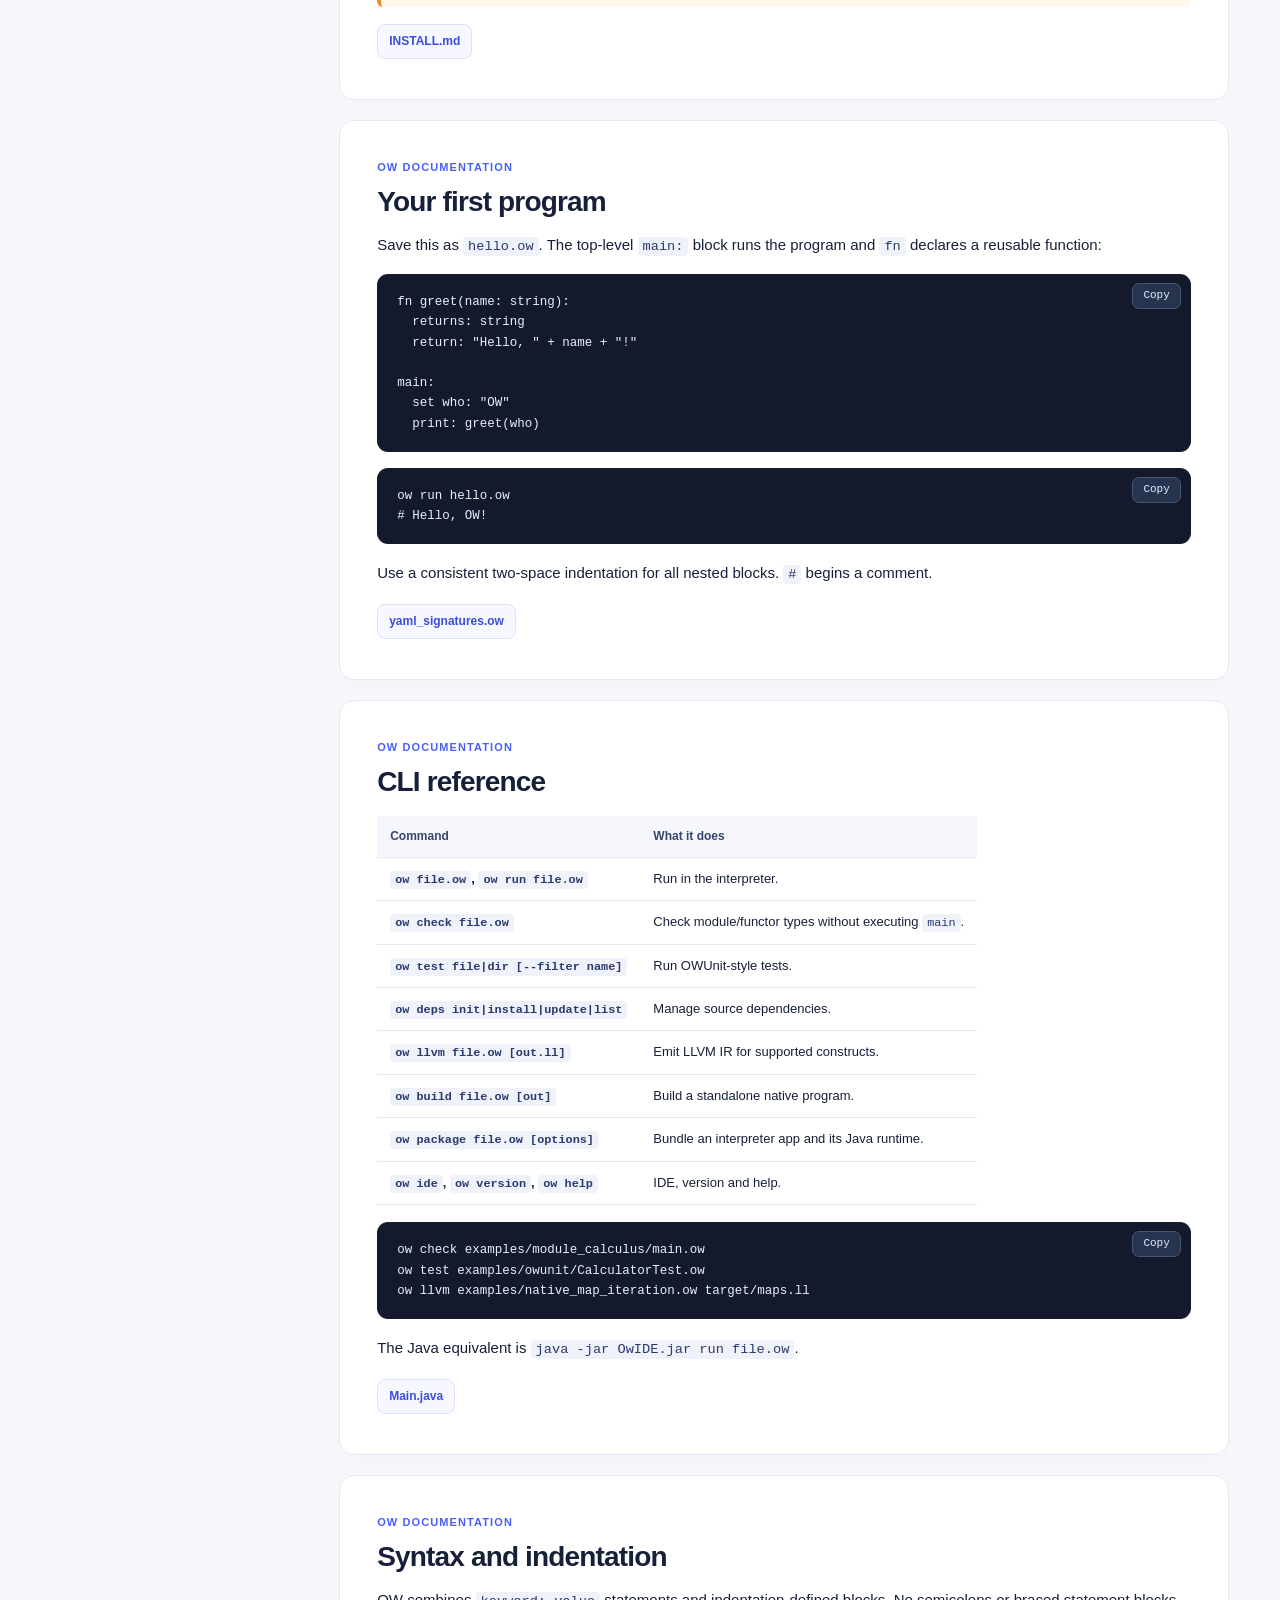
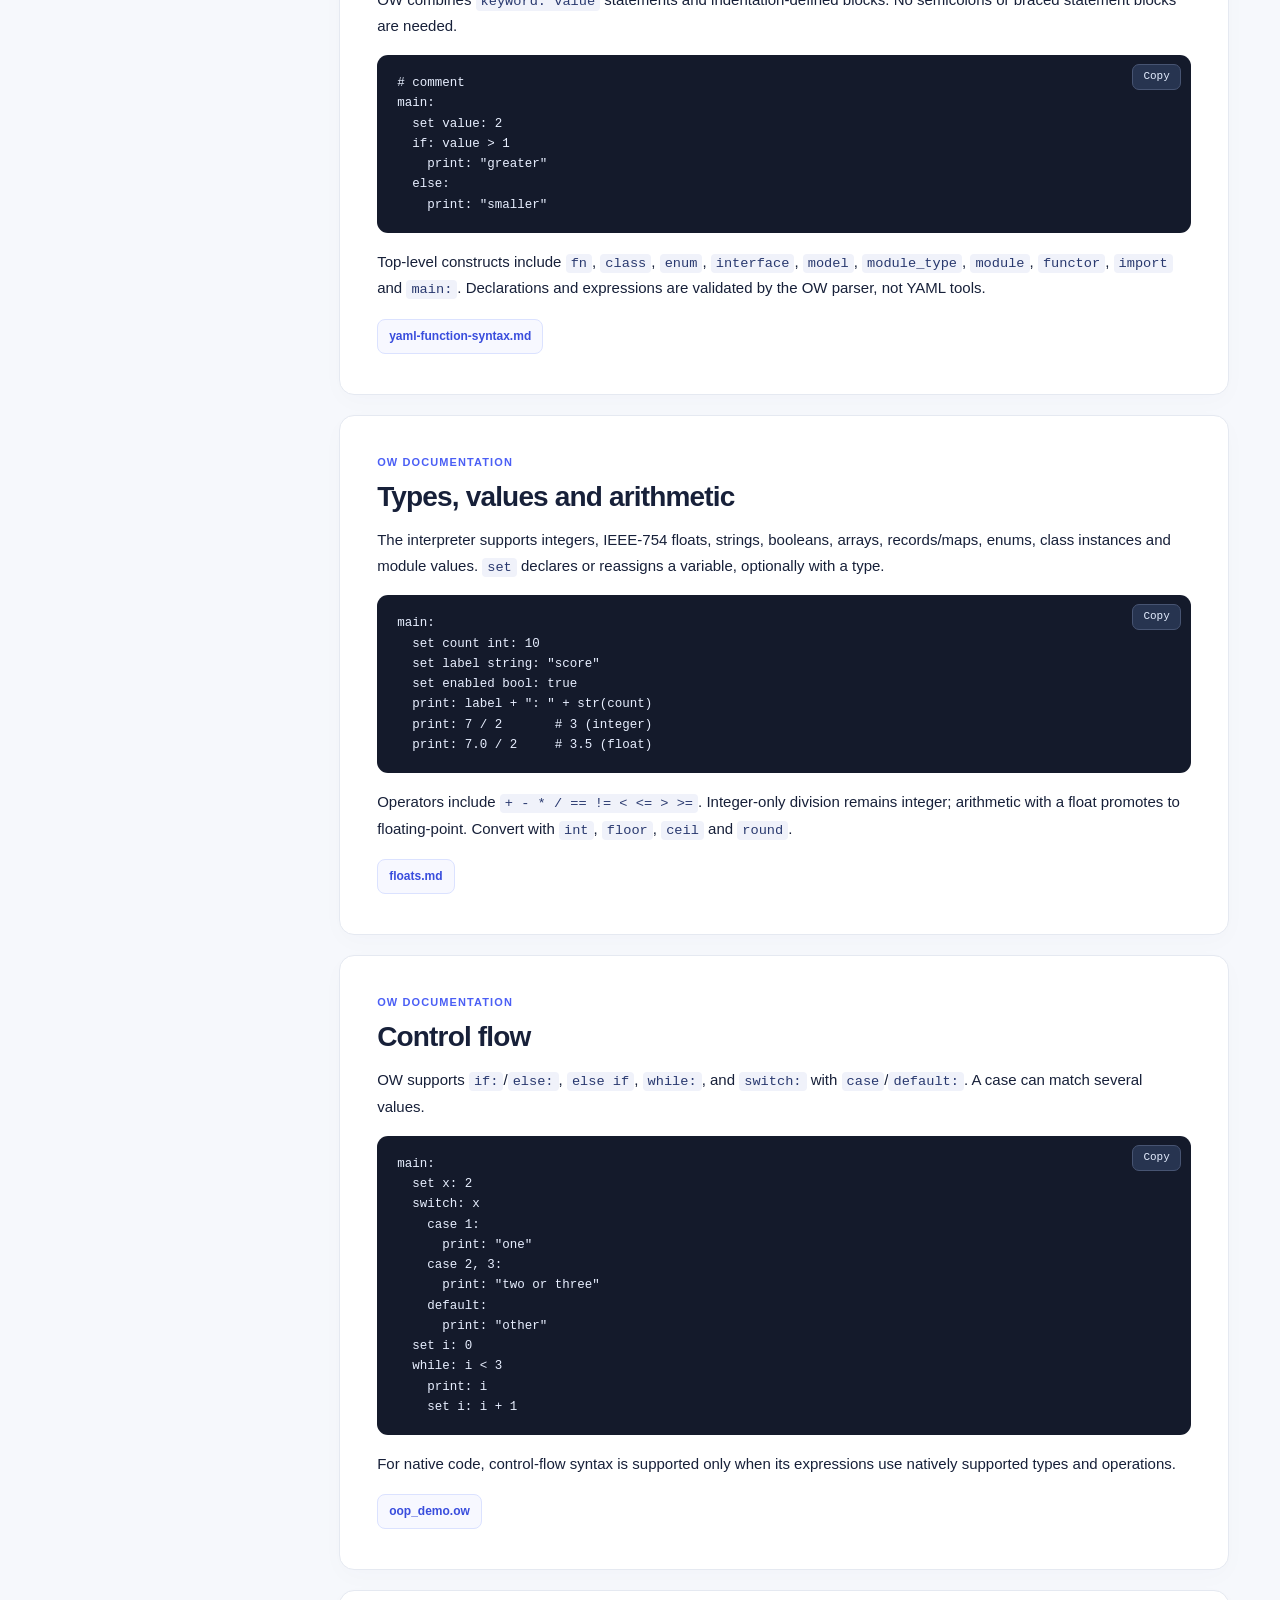
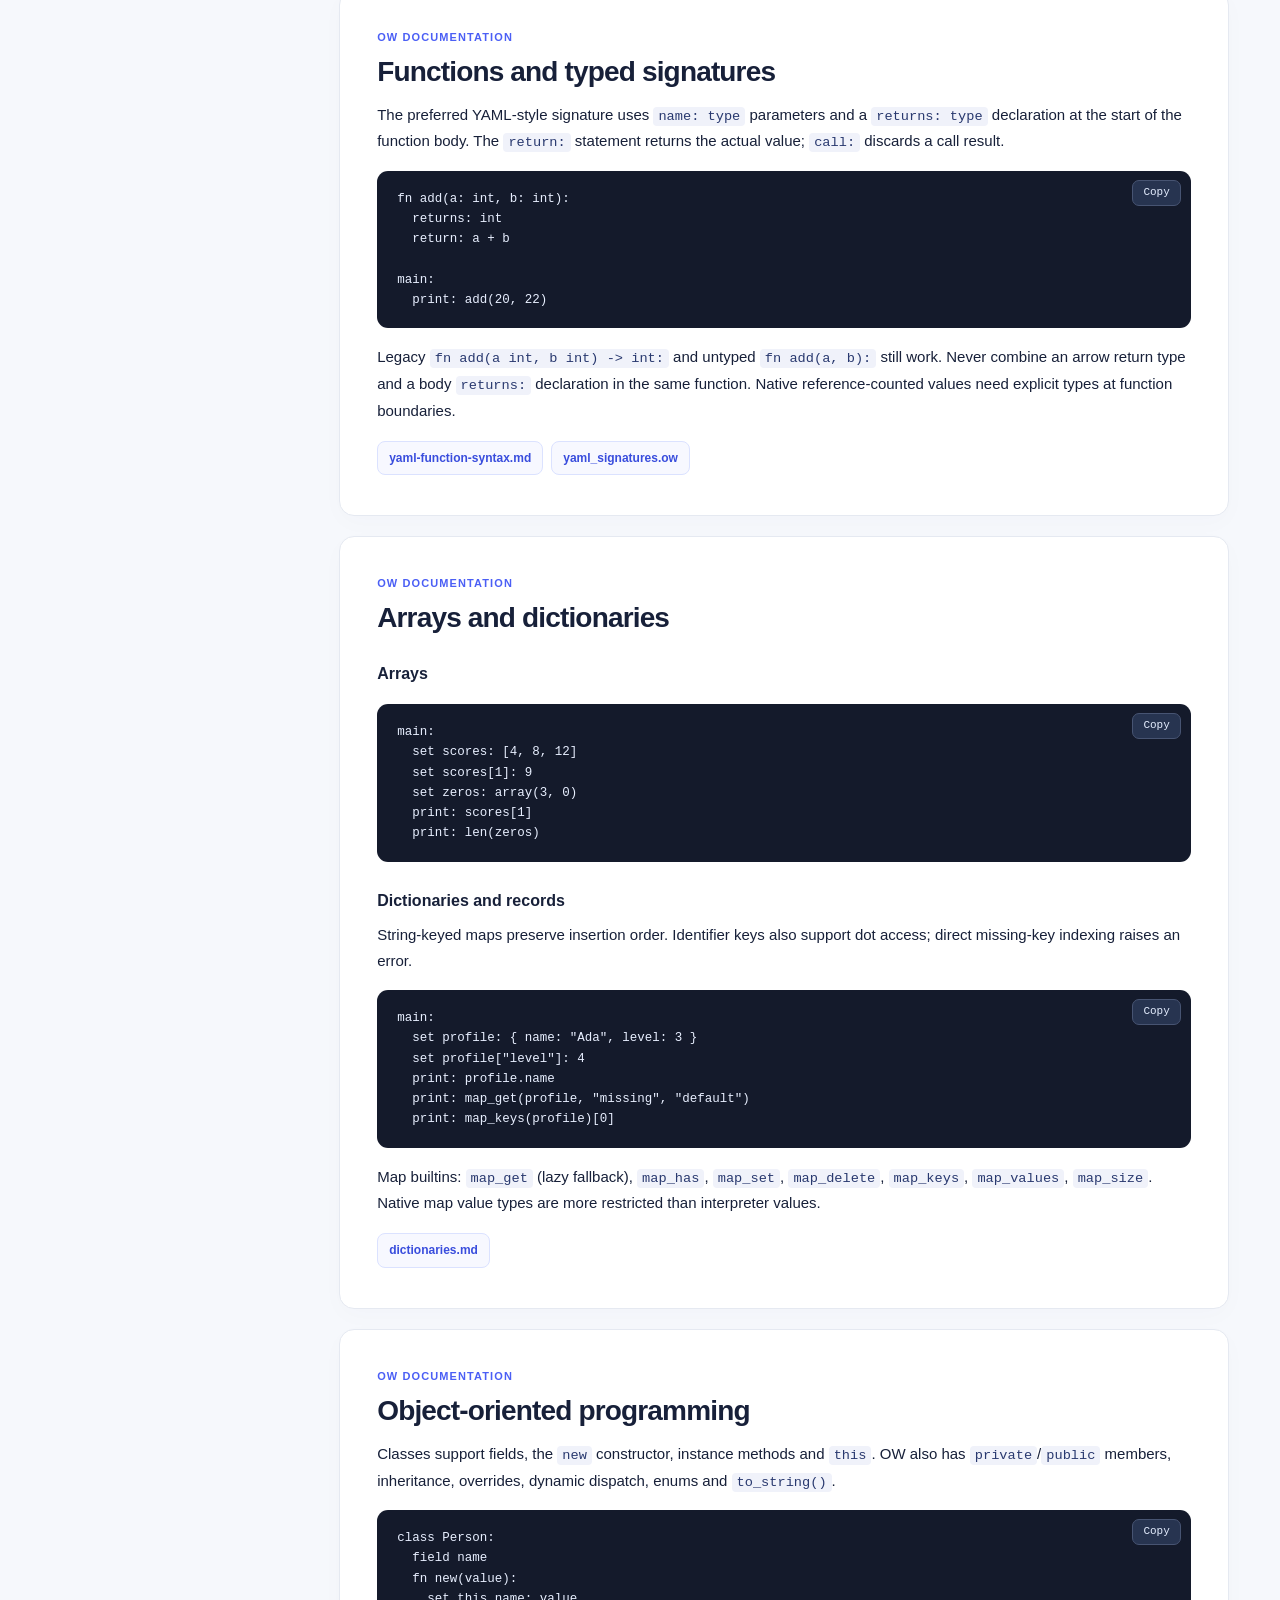
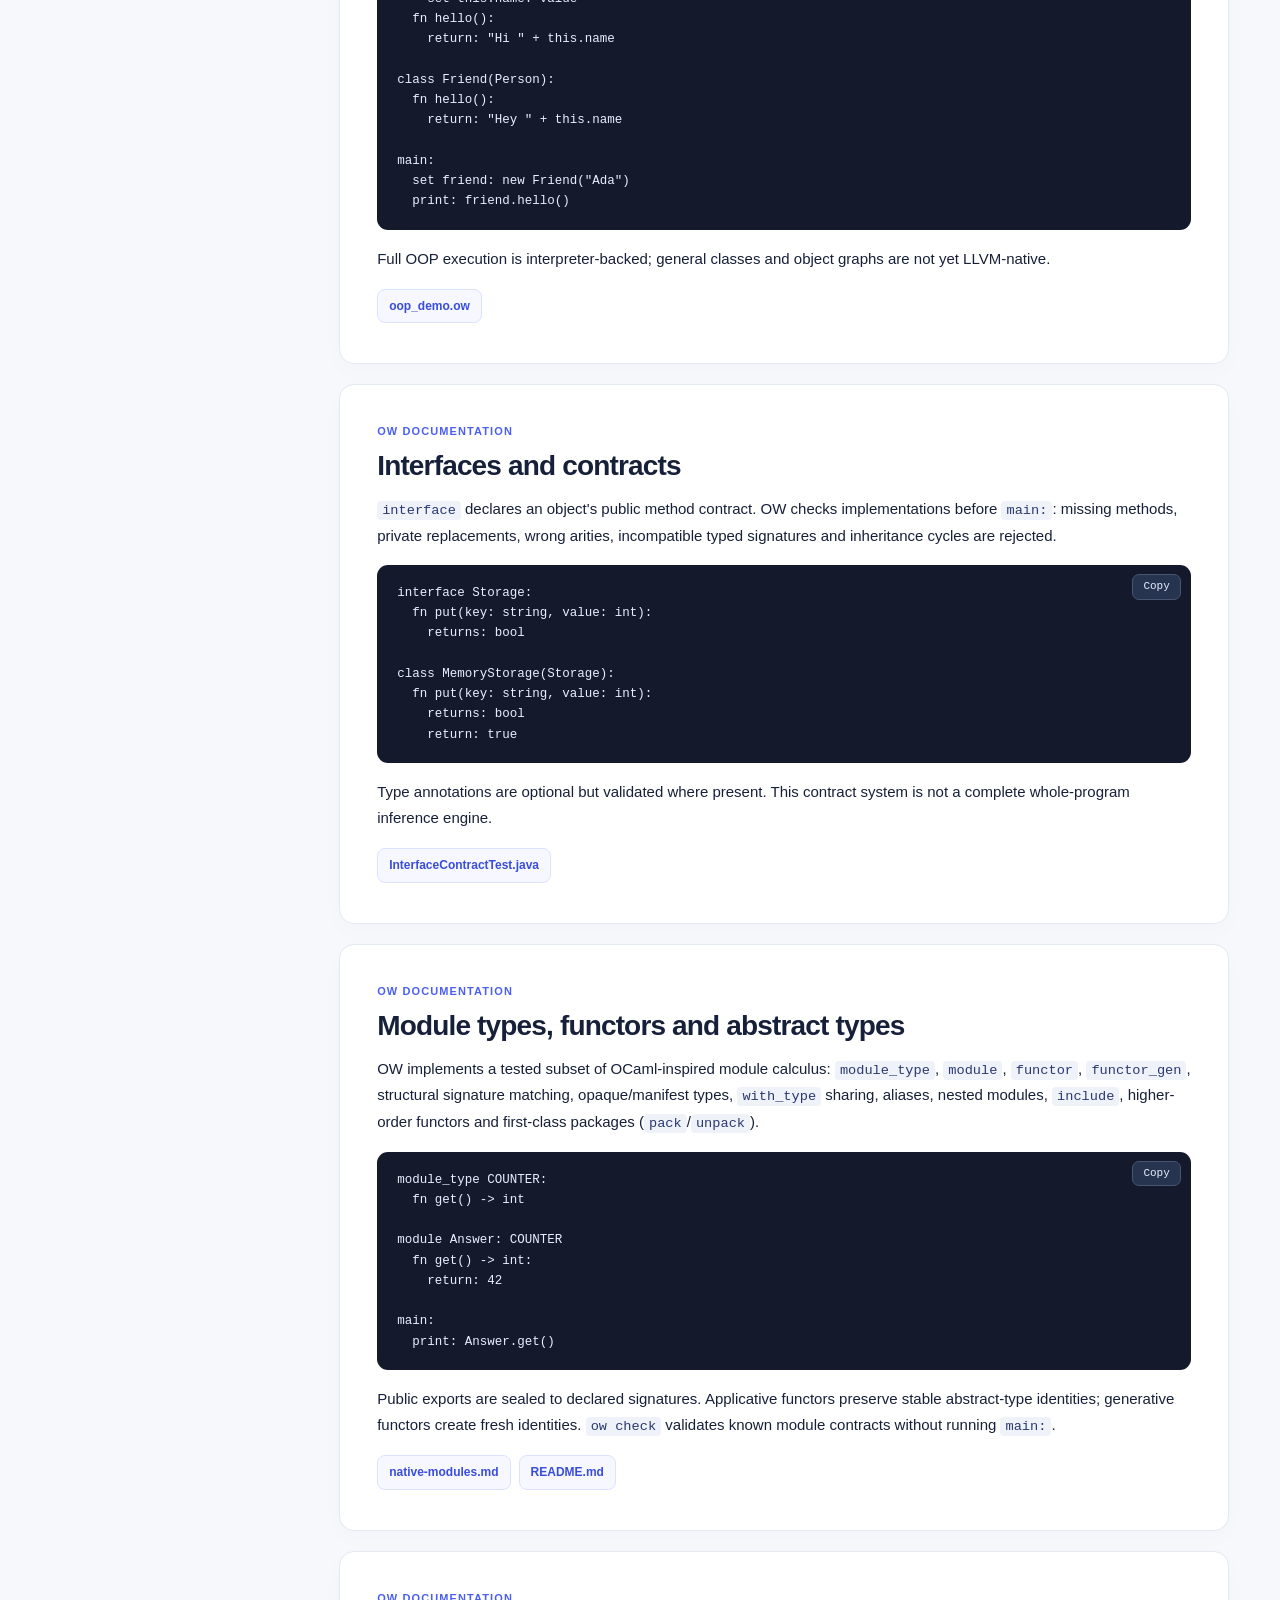
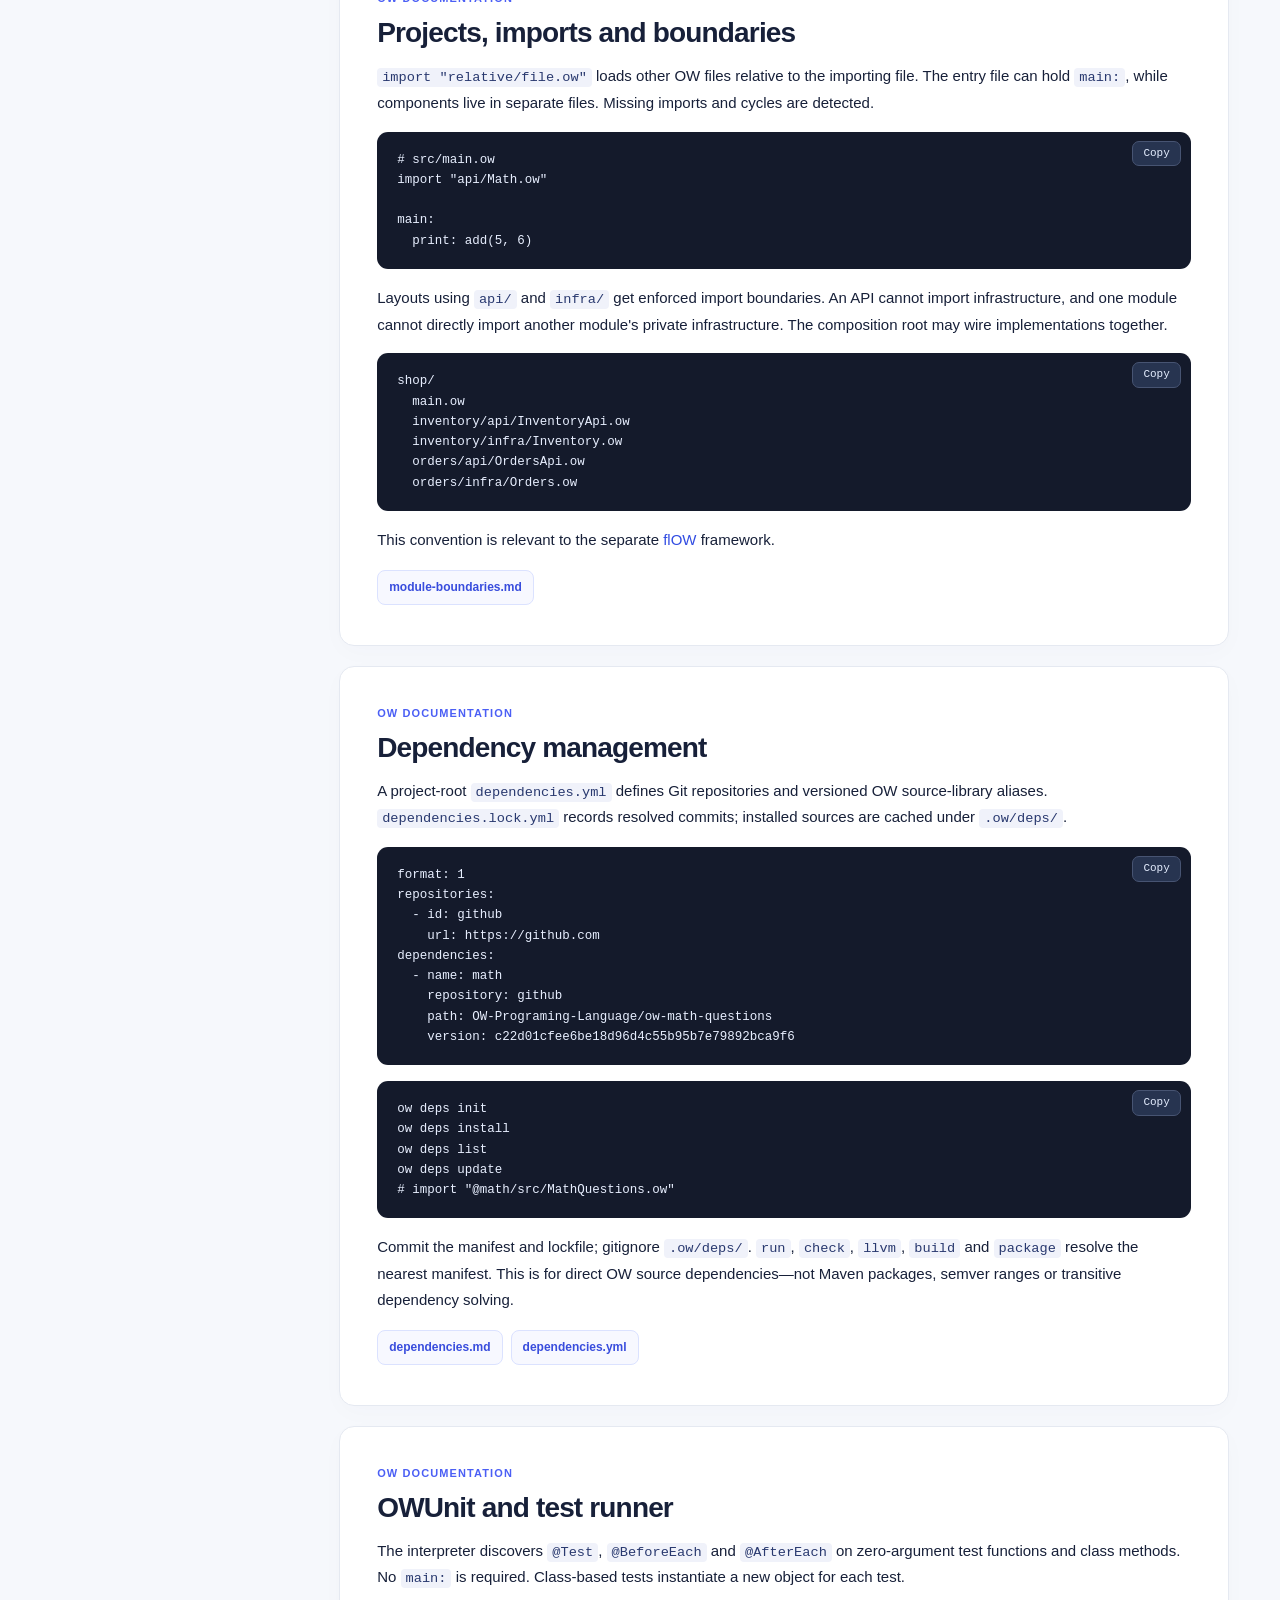
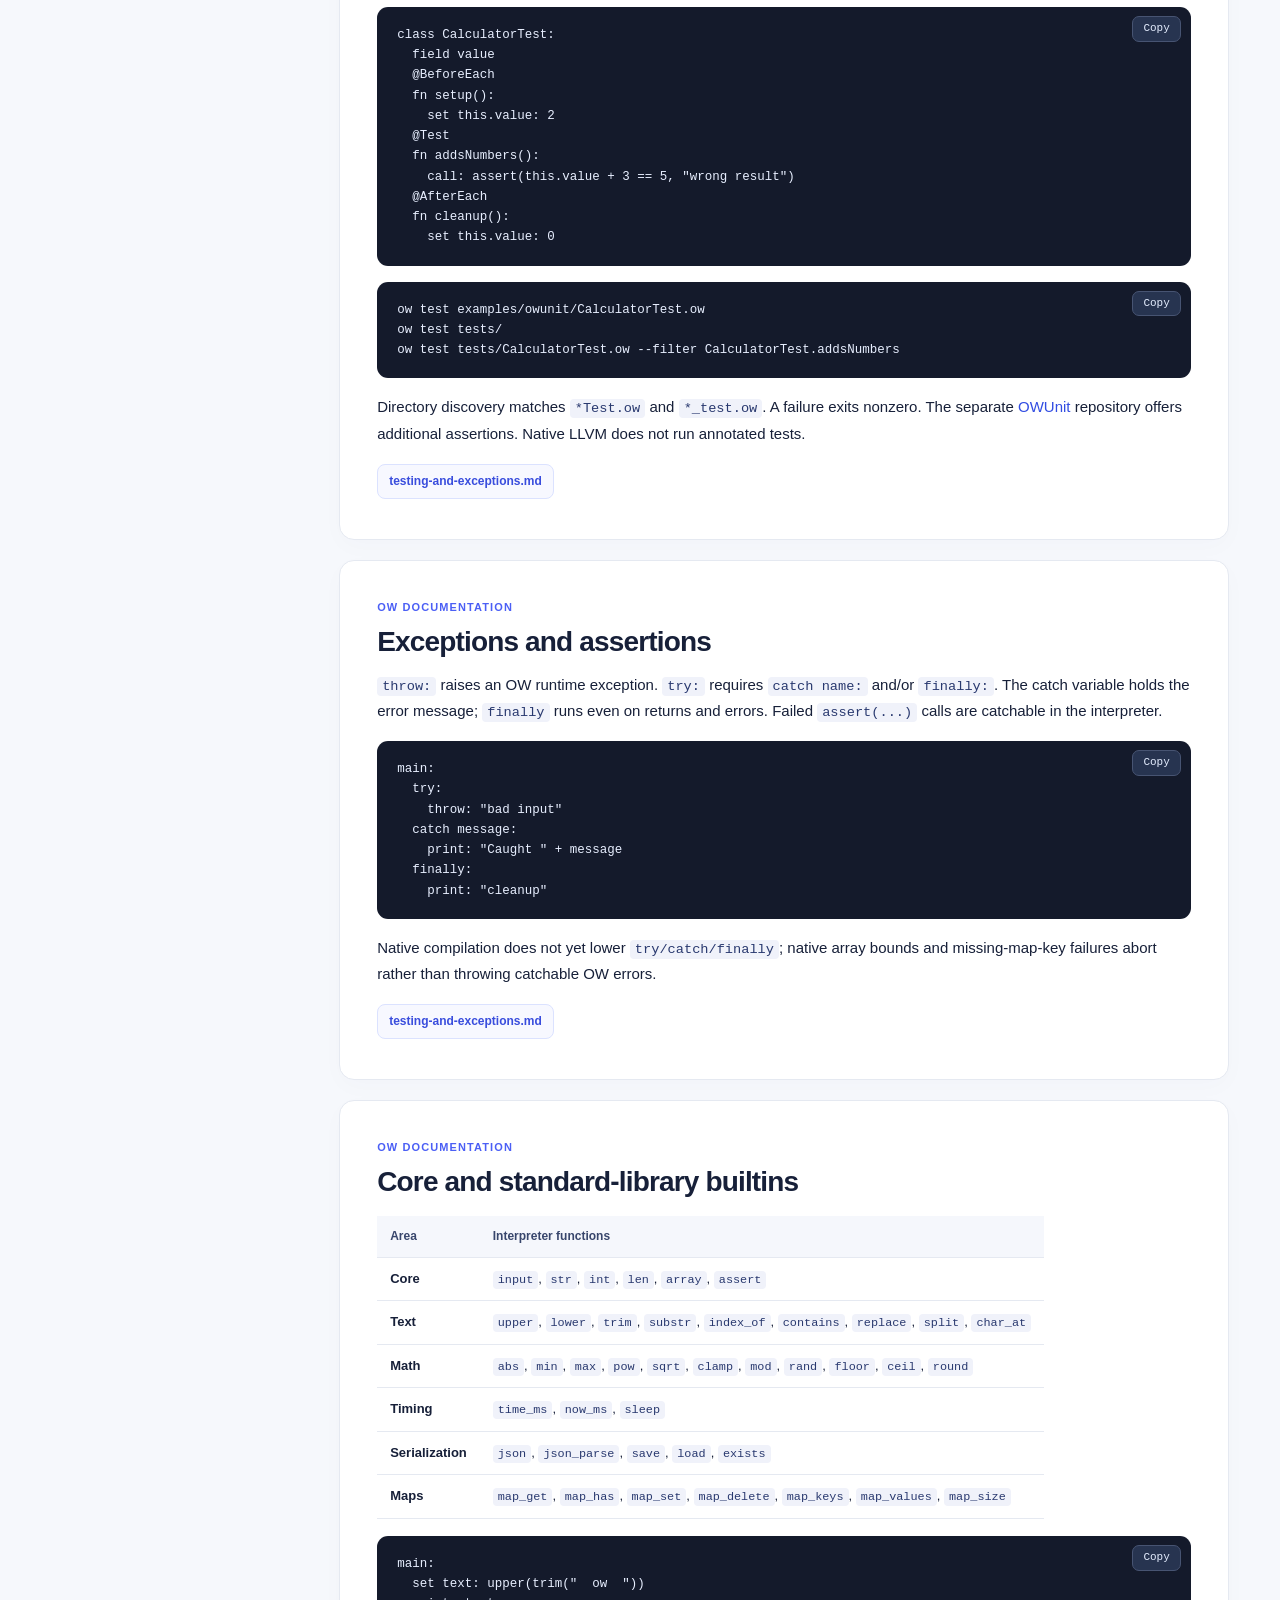
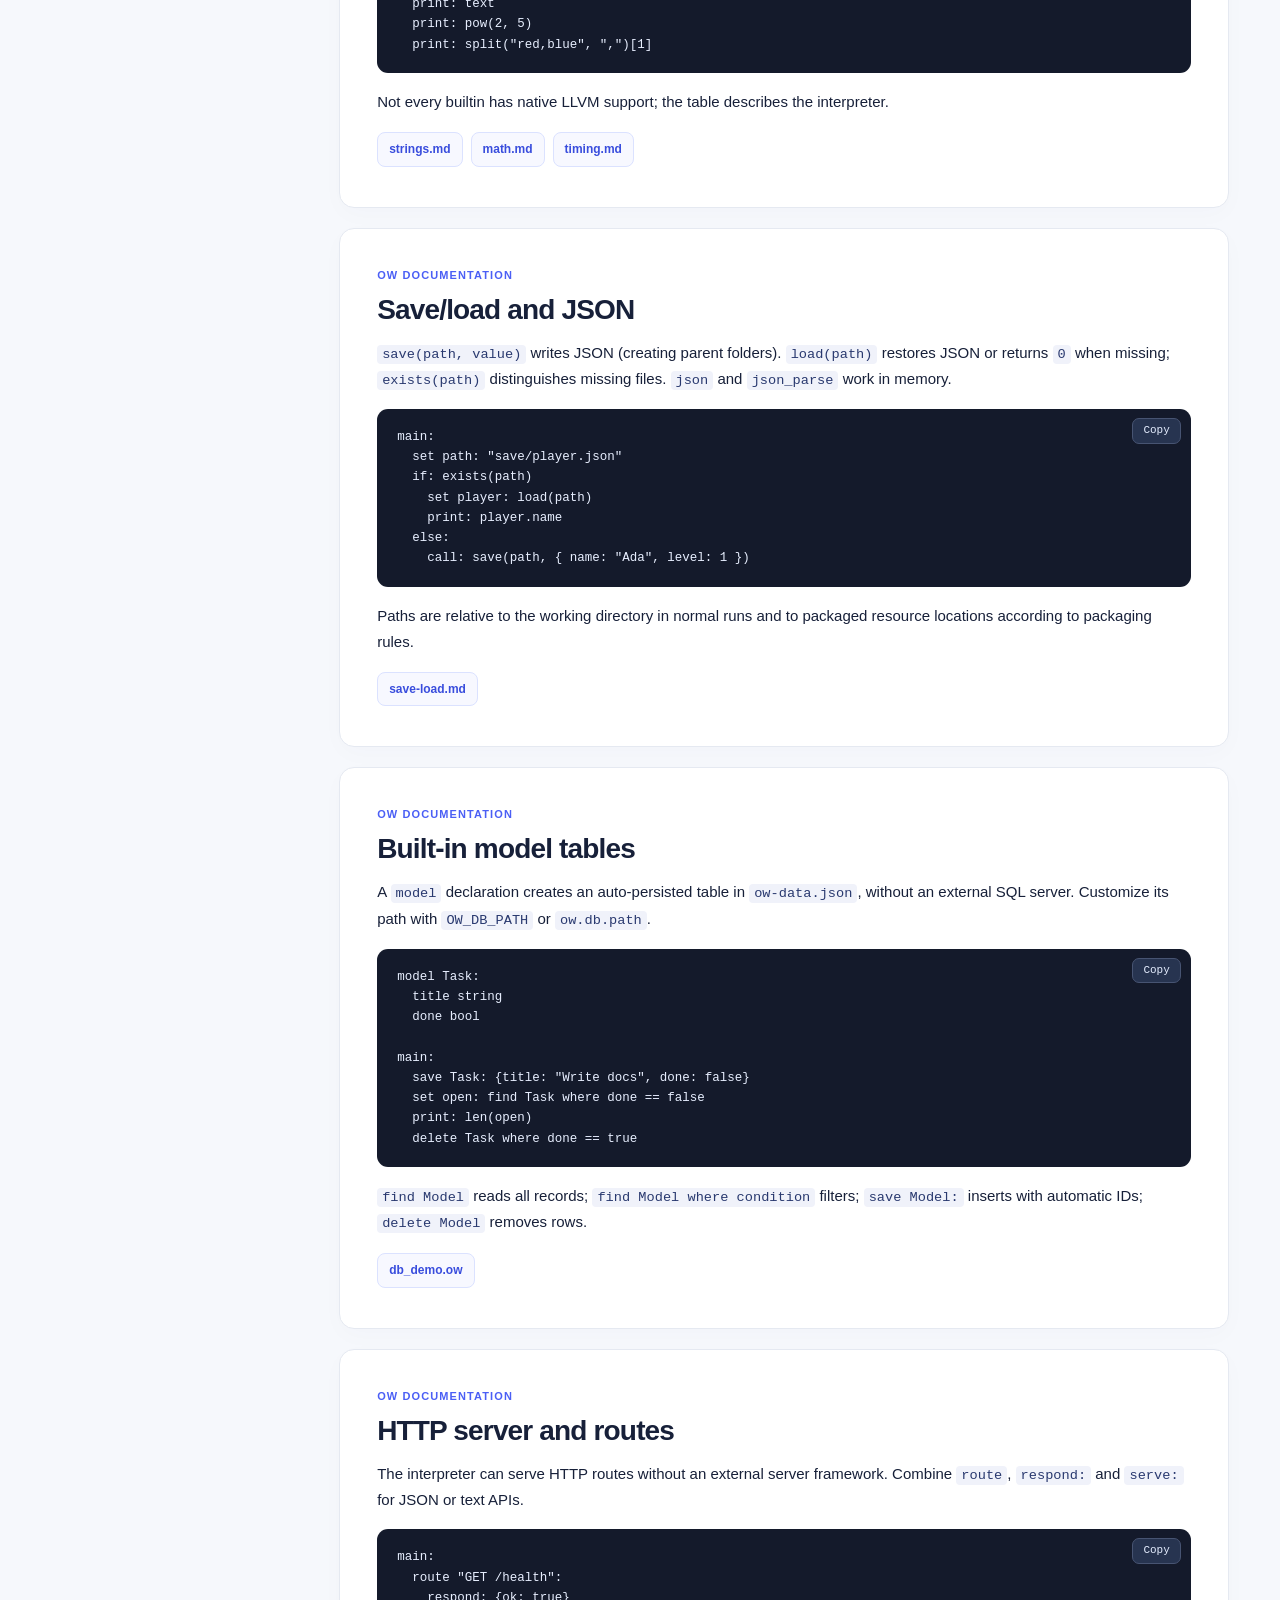
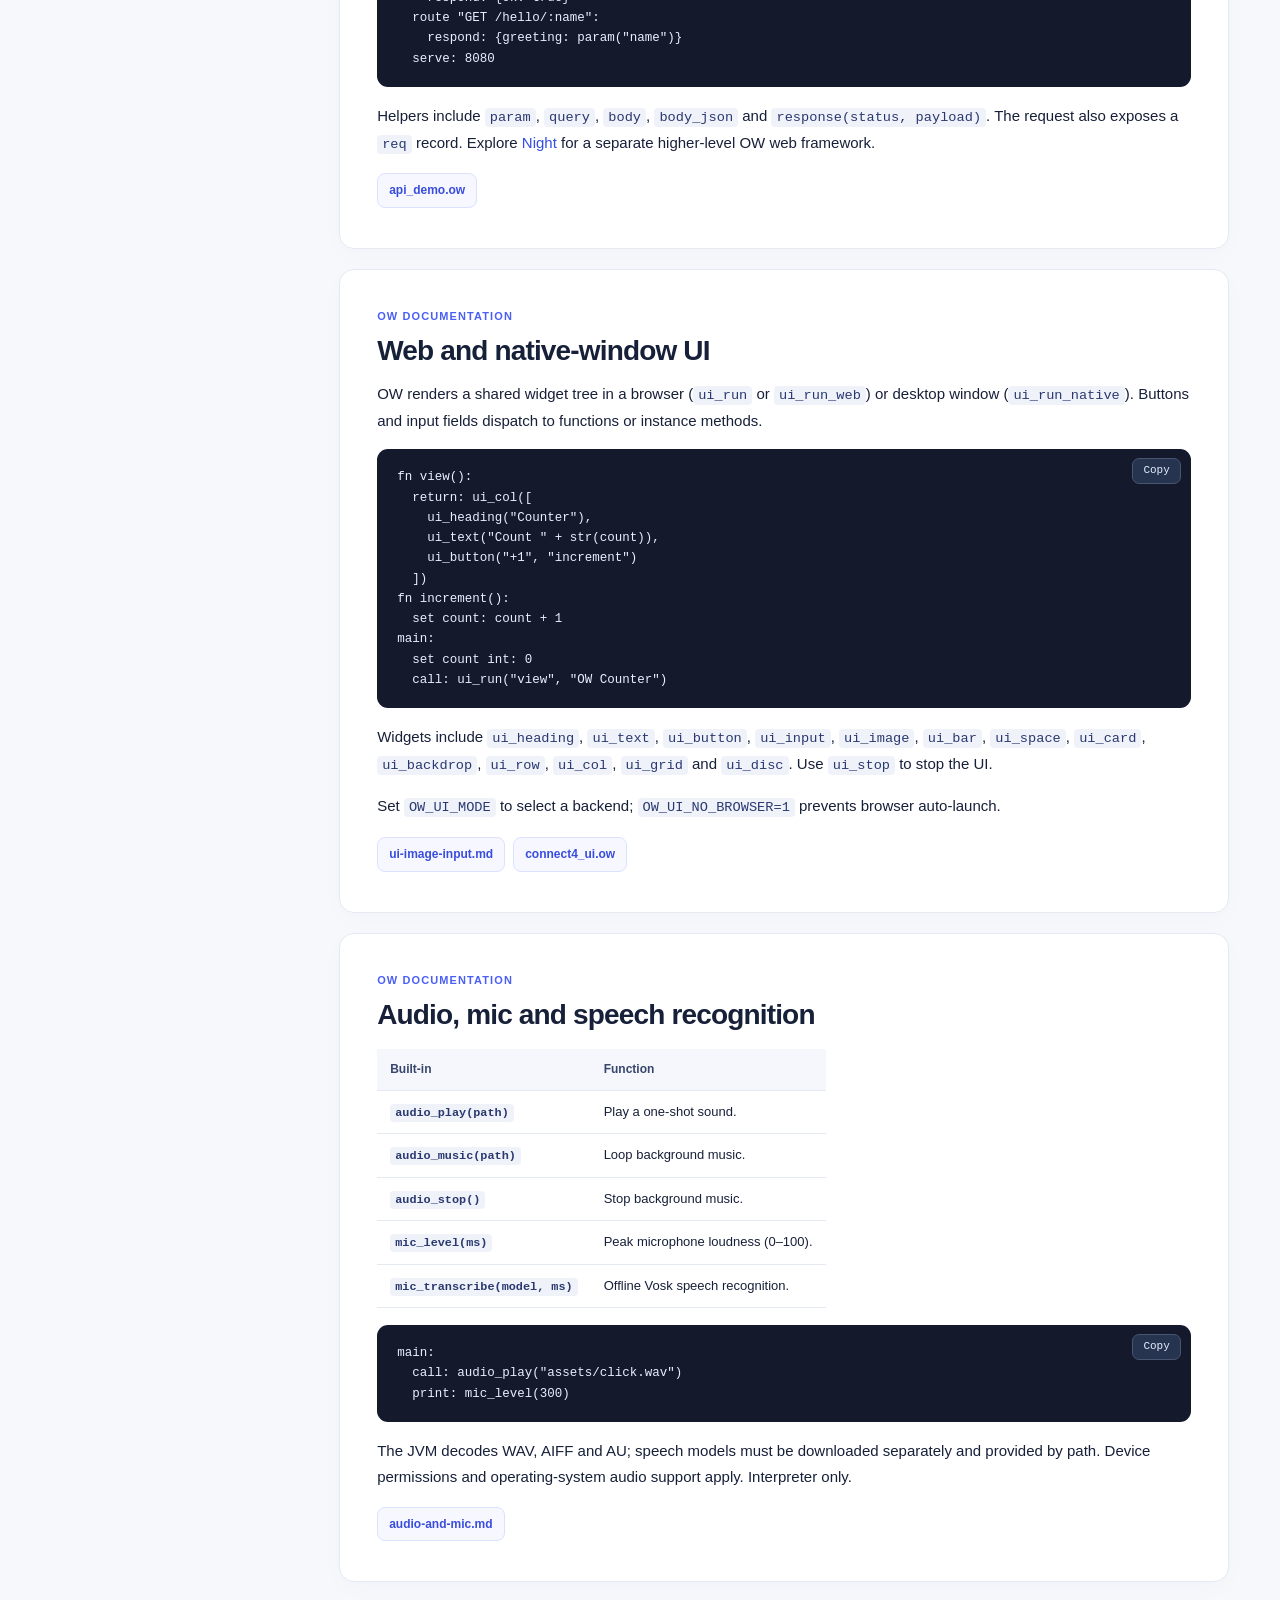
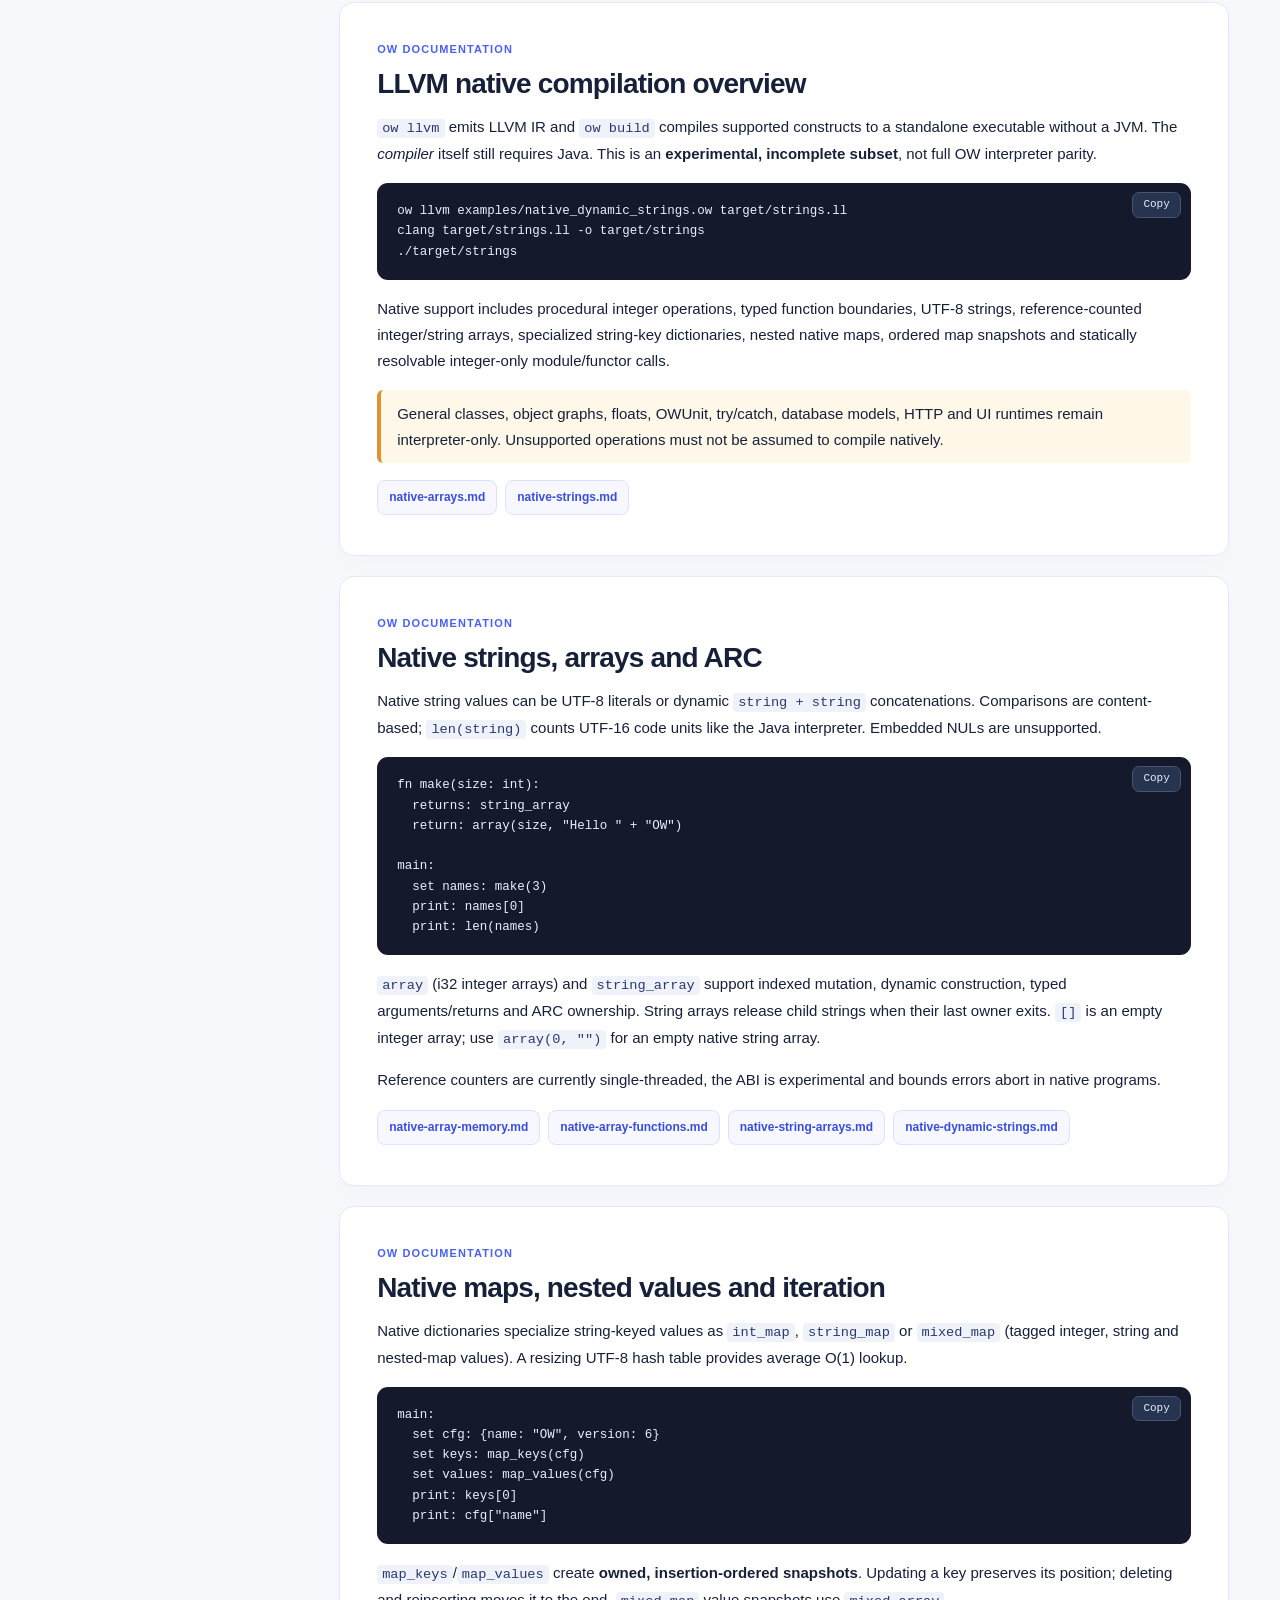
==== commit 99743319: "docs(en): replace obsolete v1 guide with complete current OW reference" ====
--- a/index.html
+++ b/index.html
@@ -1,500 +1,226 @@
-<!DOCTYPE html>
-<html lang="en">
-<head>
-  <meta charset="UTF-8" />
-  <meta name="viewport" content="width=device-width, initial-scale=1.0" />
-  <title>Ow Language — Docs</title>
-  <link rel="stylesheet" href="style.css" />
-</head>
-<body>
-<div class="layout">
-
-  <aside class="sidebar">
-    <h1>Ow</h1>
-    <div class="tag">A YAML-shaped programming language</div>
-
-    <div class="lang-switch">
-      <a href="index.html" class="active">EN</a>
-      <a href="fr.html">FR</a>
-    </div>
-
-    <nav>
-      <div class="group-title">Start here</div>
-      <ul>
-        <li><a href="#overview">Overview</a></li>
-        <li><a href="#install">Install &amp; Run</a></li>
-        <li><a href="#first">Your first program</a></li>
-        <li><a href="#ide">Using the IDE</a></li>
-      </ul>
-
-      <div class="group-title">Language</div>
-      <ul>
-        <li><a href="#shape">The YAML shape</a></li>
-        <li><a href="#comments">Comments</a></li>
-        <li><a href="#variables">Variables (<code>set</code>)</a></li>
-        <li><a href="#print">Printing</a></li>
-        <li><a href="#types">Numbers &amp; strings</a></li>
-        <li><a href="#operators">Operators</a></li>
-        <li><a href="#if">If / Else</a></li>
-        <li><a href="#while">While loops</a></li>
-        <li><a href="#functions">Functions</a></li>
-      </ul>
-
-      <div class="group-title">Reference</div>
-      <ul>
-        <li><a href="#examples">Example programs</a></li>
-        <li><a href="#errors">Common errors</a></li>
-        <li><a href="#limits">Limits &amp; quirks</a></li>
-        <li><a href="#cheatsheet">Cheat sheet</a></li>
-      </ul>
-    </nav>
-  </aside>
-
-  <main>
-    <div class="hero">
-      <span class="pill">v1 · YAML-flavored</span>
-      <h1>The Ow Language</h1>
-      <p class="lead">A tiny, YAML-shaped programming language with two ways to run: an in-process interpreter for instant feedback, and a real LLVM/clang pipeline that produces native <code>.exe</code> files.</p>
-      <div class="hero-actions">
-        <a class="button button-primary" href="downloads/OwIDE.jar" download>Download Ow IDE</a>
-        <a class="button button-secondary" href="#install">Install guide</a>
-      </div>
-    </div>
-
-    <!-- ============ Overview ============ -->
-    <section id="overview">
-      <h2>Overview</h2>
-      <p>Ow looks like YAML, but it's not configuration — it's code. Statements are <em>keys with values</em>, and blocks are made of <em>indentation</em>, just like YAML. Programs always have a <code>main:</code> block. You can also define <code>fn</code> functions at the top level.</p>
-
-      <p>Hello, Ow:</p>
-<pre><code><span class="kw">main</span>:
-  <span class="kw">print</span>: <span class="str">"hello, ow!"</span></code></pre>
-
-      <p>Two-space indentation, colons everywhere, no curly braces. If you can write YAML, you can write Ow.</p>
-    </section>
-
-    <!-- ============ Install & Run ============ -->
-    <section id="install">
-      <h2>Install &amp; Run</h2>
-
-      <h3>What you need</h3>
-      <ul>
-        <li><strong>Java 17+</strong> — required to run the IDE / compiler. <a href="https://adoptium.net/" target="_blank" rel="noopener">Get it from Adoptium</a>.</li>
-        <li><strong>clang</strong> (optional) — only if you want to build native <code>.exe</code> files. Install <a href="https://releases.llvm.org/" target="_blank" rel="noopener">LLVM</a> and make sure <code>clang</code> is on your <code>PATH</code>.</li>
-      </ul>
-
-      <h3>Launch the IDE</h3>
-      <p><a class="button button-primary" href="downloads/OwIDE.jar" download>Download OwIDE.jar</a></p>
-      <p>From the project's <code>target</code> folder, double-click <code>Run-OwIDE.bat</code>, or run from a terminal:</p>
-<pre><code>java -jar OwIDE.jar</code></pre>
-
-      <h3>Run a single file from the command line</h3>
-<pre><code><span class="cm"># interpret a .ow file (no clang needed)</span>
-java -cp OwIDE.jar dev.oreo.Main --run hello.ow
-
-<span class="cm"># build a native .exe via LLVM/clang</span>
-java -cp OwIDE.jar dev.oreo.Main hello.ow hello.exe</code></pre>
-    </section>
-
-    <!-- ============ First program ============ -->
-    <section id="first">
-      <h2>Your first program</h2>
-      <p>Create a file <code>hello.ow</code> with this content:</p>
-
-<pre><code><span class="kw">main</span>:
-  <span class="kw">set</span> name: <span class="str">"world"</span>
-  <span class="kw">print</span>: <span class="str">"hello, "</span> + name</code></pre>
-
-      <p>In the IDE, hit <strong>Run ▶</strong>. You should see:</p>
-<pre><code>hello, world</code></pre>
-
-      <div class="callout tip">
-        Two ways to run: <strong>Run ▶</strong> uses the interpreter (fast, no extra tools) — perfect while you're writing code. <strong>Build .exe</strong> compiles via LLVM/clang into a real Windows executable you can ship.
-      </div>
-    </section>
-
-    <!-- ============ Using the IDE ============ -->
-    <section id="ide">
-      <h2>Using the IDE</h2>
-      <p>The Ow IDE is a small Swing app with everything you need to write, run, and version your code.</p>
-
-      <h3>Layout</h3>
-      <ul>
-        <li><strong>Left — Project tree:</strong> double-click any <code>.ow</code> to open it in a tab. Right-click a folder to <em>New File</em>, <em>New Folder</em>, <em>Rename</em>, or <em>Delete</em>.</li>
-        <li><strong>Center — Editor tabs:</strong> open as many files as you want. Tabs show <code>filename.ow *</code> when there are unsaved changes.</li>
-        <li><strong>Bottom — Output:</strong> all program output, compiler errors, and Git command output stream here in real time.</li>
-      </ul>
-
-      <h3>Toolbar buttons</h3>
-      <table>
-        <tr><th>Button</th><th>What it does</th></tr>
-        <tr><td><code>New File</code></td><td>Create a new <code>.ow</code> file inside the open project</td></tr>
-        <tr><td><code>Open Folder</code></td><td>Set a folder as the project root and show its files in the tree</td></tr>
-        <tr><td><code>Save</code></td><td>Save the active tab</td></tr>
-        <tr><td><code>Run ▶</code></td><td>Interpret the active tab in-process</td></tr>
-        <tr><td><code>Build .exe</code></td><td>Compile through LLVM/clang and run the resulting <code>.exe</code></td></tr>
-        <tr><td><code>Git Status / Commit / Push</code></td><td>One-click git operations against the open folder</td></tr>
-      </table>
-
-      <h3>Git menu</h3>
-      <p>The full GitHub workflow lives under the <strong>Git</strong> menu:</p>
-      <ul>
-        <li><strong>Init Repo Here</strong> — <code>git init</code> in the open folder</li>
-        <li><strong>Clone From URL…</strong> — paste any GitHub URL; it clones and opens it as your project</li>
-        <li><strong>Set GitHub Remote…</strong> — wires up <code>origin</code> for pushing</li>
-        <li><strong>Configure Author…</strong> — sets per-repo <code>user.name</code> / <code>user.email</code></li>
-        <li><strong>Commit All… / Push / Pull / Status</strong> — the day-to-day commands</li>
-      </ul>
-    </section>
-
-    <!-- ============ The YAML shape ============ -->
-    <section id="shape">
-      <h2>The YAML shape</h2>
-      <p>Ow uses three rules to give it its YAML look:</p>
-      <ol>
-        <li><strong>Statements are <code>keyword: value</code>.</strong> Like <code>set x: 5</code> or <code>print: x</code>.</li>
-        <li><strong>Blocks are indented by 2 spaces.</strong> Tabs are not allowed; the indent level must be a multiple of 2.</li>
-        <li><strong>Top-level items</strong> are either a <code>main:</code> block (required, exactly one) or one or more <code>fn name(args):</code> blocks.</li>
-      </ol>
-
-<pre><code><span class="cm"># one main block, optional fn declarations</span>
-<span class="kw">fn</span> <span class="fn">double</span>(n):
-  <span class="kw">return</span>: n * <span class="num">2</span>
-
-<span class="kw">main</span>:
-  <span class="kw">print</span>: <span class="fn">double</span>(<span class="num">21</span>)</code></pre>
-
-      <div class="callout warn">
-        Indentation must be exactly 2 spaces per level. <code>4 spaces</code>, <code>1 tab</code>, or odd numbers will give you a Lexer error.
-      </div>
-    </section>
-
-    <!-- ============ Comments ============ -->
-    <section id="comments">
-      <h2>Comments</h2>
-      <p>Anything after <code>#</code> on a line is a comment. They're allowed anywhere except inside string literals.</p>
-<pre><code><span class="cm"># this whole line is a comment</span>
-<span class="kw">main</span>:
-  <span class="kw">set</span> x: <span class="num">42</span>     <span class="cm"># trailing comments work too</span>
-  <span class="kw">print</span>: <span class="str">"# this is NOT a comment, it's inside a string"</span></code></pre>
-    </section>
-
-    <!-- ============ Variables ============ -->
-    <section id="variables">
-      <h2>Variables — <code>set</code></h2>
-      <p>Use <code>set</code> to create or update a variable. The first <code>set</code> declares it; later <code>set</code>s reassign it.</p>
-
-<pre><code><span class="kw">main</span>:
-  <span class="kw">set</span> x: <span class="num">5</span>            <span class="cm"># declare</span>
-  <span class="kw">set</span> x: x + <span class="num">1</span>        <span class="cm"># reassign</span>
-  <span class="kw">print</span>: x              <span class="cm"># 6</span></code></pre>
-
-      <p>Variable names are <code>letters / digits / _</code>, and must start with a letter or <code>_</code>.</p>
-
-      <div class="callout">
-        <strong>Scope:</strong> in v1, all variables live in the block they're set in. Function parameters and locals stay inside the function. There are no globals.
-      </div>
-    </section>
-
-    <!-- ============ Printing ============ -->
-    <section id="print">
-      <h2>Printing — <code>print</code></h2>
-      <p><code>print</code> writes its expression to standard output, followed by a newline.</p>
-
-<pre><code><span class="kw">main</span>:
-  <span class="kw">print</span>: <span class="num">42</span>
-  <span class="kw">print</span>: <span class="str">"hello"</span>
-  <span class="kw">print</span>: <span class="num">1</span> + <span class="num">2</span> * <span class="num">3</span>
-  <span class="kw">print</span>: <span class="str">"answer = "</span> + <span class="num">42</span></code></pre>
-      <p>Output:</p>
-<pre><code>42
-hello
-7
-answer = 42</code></pre>
-    </section>
-
-    <!-- ============ Types ============ -->
-    <section id="types">
-      <h2>Numbers &amp; strings</h2>
-
-      <h3>Integers</h3>
-      <p>Whole numbers like <code>0</code>, <code>1</code>, <code>2025</code>. Negative numbers are written as <code>0 - n</code> for now.</p>
-
-      <h3>Strings</h3>
-      <p>Double-quoted text. Supported escapes:</p>
-      <table>
-        <tr><th>Escape</th><th>Meaning</th></tr>
-        <tr><td><code>\n</code></td><td>newline</td></tr>
-        <tr><td><code>\t</code></td><td>tab</td></tr>
-        <tr><td><code>\"</code></td><td>literal double-quote</td></tr>
-        <tr><td><code>\\</code></td><td>backslash</td></tr>
-      </table>
-
-<pre><code><span class="kw">main</span>:
-  <span class="kw">print</span>: <span class="str">"line one\nline two"</span>
-  <span class="kw">print</span>: <span class="str">"she said \"hi\""</span></code></pre>
-
-      <h3>String + value</h3>
-      <p>The <code>+</code> operator concatenates when either side is a string. Numbers are stringified automatically.</p>
-<pre><code><span class="kw">main</span>:
-  <span class="kw">set</span> name: <span class="str">"ow"</span>
-  <span class="kw">set</span> n: <span class="num">3</span>
-  <span class="kw">print</span>: <span class="str">"hi "</span> + name + <span class="str">", number "</span> + n</code></pre>
-
-      <div class="callout warn">
-        String concatenation works in <strong>Run</strong> (interpreter) but the LLVM <strong>Build .exe</strong> backend only supports plain <code>"text"</code> printing for now — no <code>+</code> on strings.
-      </div>
-    </section>
-
-    <!-- ============ Operators ============ -->
-    <section id="operators">
-      <h2>Operators</h2>
-
-      <h3>Arithmetic</h3>
-      <table>
-        <tr><th>Op</th><th>Meaning</th><th>Example</th></tr>
-        <tr><td><code>+</code></td><td>add (or string concat)</td><td><code>1 + 2</code> → <code>3</code></td></tr>
-        <tr><td><code>-</code></td><td>subtract</td><td><code>5 - 1</code> → <code>4</code></td></tr>
-        <tr><td><code>*</code></td><td>multiply</td><td><code>3 * 4</code> → <code>12</code></td></tr>
-        <tr><td><code>/</code></td><td>integer divide</td><td><code>7 / 2</code> → <code>3</code></td></tr>
-      </table>
-
-      <h3>Comparison</h3>
-      <p>Comparisons evaluate to <code>1</code> (true) or <code>0</code> (false). Useful inside <code>if</code> and <code>while</code>.</p>
-      <table>
-        <tr><th>Op</th><th>Meaning</th></tr>
-        <tr><td><code>==</code></td><td>equal</td></tr>
-        <tr><td><code>!=</code></td><td>not equal</td></tr>
-        <tr><td><code>&lt;</code> &nbsp;<code>&gt;</code></td><td>less / greater than</td></tr>
-        <tr><td><code>&lt;=</code> &nbsp;<code>&gt;=</code></td><td>less / greater or equal</td></tr>
-      </table>
-
-      <h3>Precedence</h3>
-      <ol>
-        <li><code>* /</code> bind tightest</li>
-        <li>then <code>+ -</code></li>
-        <li>then comparisons</li>
-      </ol>
-      <p>Use parentheses to override: <code>(a + b) * c</code>.</p>
-    </section>
-
-    <!-- ============ If / Else ============ -->
-    <section id="if">
-      <h2>If / Else</h2>
-      <p>The condition follows the colon, and the body is indented by two spaces. <code>else:</code> is optional and lines up with <code>if:</code>.</p>
-
-<pre><code><span class="kw">main</span>:
-  <span class="kw">set</span> n: <span class="num">7</span>
-  <span class="kw">if</span>: n &gt; <span class="num">5</span>
-    <span class="kw">print</span>: <span class="str">"big"</span>
-  <span class="kw">else</span>:
-    <span class="kw">print</span>: <span class="str">"small"</span></code></pre>
-
-      <h3>Nested ifs</h3>
-<pre><code><span class="kw">main</span>:
-  <span class="kw">set</span> n: <span class="num">0</span>
-  <span class="kw">if</span>: n &gt; <span class="num">0</span>
-    <span class="kw">print</span>: <span class="str">"positive"</span>
-  <span class="kw">else</span>:
-    <span class="kw">if</span>: n == <span class="num">0</span>
-      <span class="kw">print</span>: <span class="str">"zero"</span>
-    <span class="kw">else</span>:
-      <span class="kw">print</span>: <span class="str">"negative"</span></code></pre>
-
-      <p>Conditions can be a comparison, a number (non-zero is truthy), or a function call returning a number.</p>
-    </section>
-
-    <!-- ============ While ============ -->
-    <section id="while">
-      <h2>While loops</h2>
-
-<pre><code><span class="kw">main</span>:
-  <span class="kw">set</span> i: <span class="num">0</span>
-  <span class="kw">while</span>: i &lt; <span class="num">5</span>
-    <span class="kw">print</span>: i
-    <span class="kw">set</span> i: i + <span class="num">1</span></code></pre>
-
-      <p>Output:</p>
-<pre><code>0
-1
-2
-3
-4</code></pre>
-
-      <div class="callout">
-        There is no <code>break</code> or <code>continue</code> in v1 — express the same logic with a flag variable, or refactor with an early <code>return:</code> inside a function.
-      </div>
-    </section>
-
-    <!-- ============ Functions ============ -->
-    <section id="functions">
-      <h2>Functions</h2>
-
-      <h3>Declaring</h3>
-      <p>Functions go at the top level (outside <code>main:</code>). A function takes any number of integer parameters and returns an integer with <code>return:</code>.</p>
-
-<pre><code><span class="kw">fn</span> <span class="fn">add</span>(a, b):
-  <span class="kw">return</span>: a + b
-
-<span class="kw">main</span>:
-  <span class="kw">print</span>: <span class="fn">add</span>(<span class="num">3</span>, <span class="num">4</span>)   <span class="cm"># 7</span></code></pre>
-
-      <h3>Calling</h3>
-      <p>Two ways to call:</p>
-      <ul>
-        <li>As an expression — anywhere a value is expected: <code>set s: add(3, 4)</code></li>
-        <li>As a statement — to discard the result: <code>call: add(3, 4)</code></li>
-      </ul>
-
-      <h3>Recursion</h3>
-<pre><code><span class="kw">fn</span> <span class="fn">fact</span>(n):
-  <span class="kw">if</span>: n &lt;= <span class="num">1</span>
-    <span class="kw">return</span>: <span class="num">1</span>
-  <span class="kw">else</span>:
-    <span class="kw">return</span>: n * <span class="fn">fact</span>(n - <span class="num">1</span>)
-
-<span class="kw">main</span>:
-  <span class="kw">print</span>: <span class="fn">fact</span>(<span class="num">6</span>)   <span class="cm"># 720</span></code></pre>
-
-      <div class="callout warn">
-        Function arguments and return values are <strong>integers only</strong>. You can use strings inside <code>main:</code>, but you can't pass them through functions yet.
-      </div>
-    </section>
-
-    <!-- ============ Examples ============ -->
-    <section id="examples">
-      <h2>Example programs</h2>
-
-      <h3>FizzBuzz</h3>
-<pre><code><span class="kw">main</span>:
-  <span class="kw">set</span> i: <span class="num">1</span>
-  <span class="kw">while</span>: i &lt;= <span class="num">15</span>
-    <span class="kw">if</span>: (i / <span class="num">3</span>) * <span class="num">3</span> == i
-      <span class="kw">if</span>: (i / <span class="num">5</span>) * <span class="num">5</span> == i
-        <span class="kw">print</span>: <span class="str">"FizzBuzz"</span>
-      <span class="kw">else</span>:
-        <span class="kw">print</span>: <span class="str">"Fizz"</span>
-    <span class="kw">else</span>:
-      <span class="kw">if</span>: (i / <span class="num">5</span>) * <span class="num">5</span> == i
-        <span class="kw">print</span>: <span class="str">"Buzz"</span>
-      <span class="kw">else</span>:
-        <span class="kw">print</span>: i
-    <span class="kw">set</span> i: i + <span class="num">1</span></code></pre>
-
-      <h3>Power function</h3>
-<pre><code><span class="kw">fn</span> <span class="fn">pow</span>(base, exp):
-  <span class="kw">set</span> result: <span class="num">1</span>
-  <span class="kw">while</span>: exp &gt; <span class="num">0</span>
-    <span class="kw">set</span> result: result * base
-    <span class="kw">set</span> exp: exp - <span class="num">1</span>
-  <span class="kw">return</span>: result
-
-<span class="kw">main</span>:
-  <span class="kw">print</span>: <span class="fn">pow</span>(<span class="num">2</span>, <span class="num">10</span>)    <span class="cm"># 1024</span>
-  <span class="kw">print</span>: <span class="fn">pow</span>(<span class="num">3</span>, <span class="num">4</span>)     <span class="cm"># 81</span></code></pre>
-
-      <h3>GCD (Euclid)</h3>
-<pre><code><span class="kw">fn</span> <span class="fn">gcd</span>(a, b):
-  <span class="kw">while</span>: b != <span class="num">0</span>
-    <span class="kw">set</span> t: b
-    <span class="kw">set</span> b: a - (a / b) * b
-    <span class="kw">set</span> a: t
-  <span class="kw">return</span>: a
-
-<span class="kw">main</span>:
-  <span class="kw">print</span>: <span class="fn">gcd</span>(<span class="num">462</span>, <span class="num">1071</span>)   <span class="cm"># 21</span></code></pre>
-
-      <h3>Sum 1..n</h3>
-<pre><code><span class="kw">fn</span> <span class="fn">sumTo</span>(n):
-  <span class="kw">set</span> s: <span class="num">0</span>
-  <span class="kw">set</span> i: <span class="num">1</span>
-  <span class="kw">while</span>: i &lt;= n
-    <span class="kw">set</span> s: s + i
-    <span class="kw">set</span> i: i + <span class="num">1</span>
-  <span class="kw">return</span>: s
-
-<span class="kw">main</span>:
-  <span class="kw">print</span>: <span class="str">"sum 1..100 = "</span> + <span class="fn">sumTo</span>(<span class="num">100</span>)</code></pre>
-    </section>
-
-    <!-- ============ Common errors ============ -->
-    <section id="errors">
-      <h2>Common errors &amp; fixes</h2>
-
-      <h3>"Indentation must be a multiple of 2 spaces"</h3>
-      <p>You used 1 / 3 / 4 spaces or a tab. Switch to 2-space indents.</p>
-
-      <h3>"Expected statement (set/print/if/while/return/call)"</h3>
-      <p>Every line inside a block has to start with one of those keywords. Bare expressions like <code>x + 1</code> are not statements.</p>
-
-      <h3>"Undefined variable: x"</h3>
-      <p>You read <code>x</code> before <code>set x: …</code>. Variables can't be used before their first <code>set</code>.</p>
-
-      <h3>"Unknown function: foo"</h3>
-      <p>Either you misspelled the name, or you forgot the <code>fn foo(...):</code> declaration above <code>main:</code>.</p>
-
-      <h3>"Build needs <code>clang</code> on PATH"</h3>
-      <p>Only matters for <strong>Build .exe</strong>. <strong>Run ▶</strong> still works without clang. To get clang, install <a href="https://releases.llvm.org/" target="_blank" rel="noopener">LLVM</a> and re-open the IDE.</p>
-    </section>
-
-    <!-- ============ Limits ============ -->
-    <section id="limits">
-      <h2>Limits &amp; quirks</h2>
-      <ul>
-        <li>Only one <code>main:</code> block per file. Multiple files / imports are not supported yet.</li>
-        <li>No arrays, dicts, or objects yet. Variables are integers or strings.</li>
-        <li>No <code>break</code> / <code>continue</code> in loops.</li>
-        <li>No boolean type. Use <code>0</code> / non-zero, or comparisons.</li>
-        <li>Integer division only — <code>7 / 2</code> is <code>3</code>, not <code>3.5</code>.</li>
-        <li>No standard library — only <code>print</code> and arithmetic.</li>
-        <li><strong>Run</strong> (interpreter) supports every feature. <strong>Build .exe</strong> doesn't yet support string concat or strings through functions.</li>
-      </ul>
-    </section>
-
-    <!-- ============ Cheat sheet ============ -->
-    <section id="cheatsheet">
-      <h2>Cheat sheet</h2>
-
-<pre><code><span class="cm"># literals</span>
-<span class="num">42</span>            <span class="cm"># int</span>
-<span class="str">"hello"</span>       <span class="cm"># string with \n \t \" \\</span>
-
-<span class="cm"># declare / reassign</span>
-<span class="kw">set</span> name: value
-
-<span class="cm"># print</span>
-<span class="kw">print</span>: expr
-
-<span class="cm"># if / else</span>
-<span class="kw">if</span>: cond
-  body
-<span class="kw">else</span>:
-  body
-
-<span class="cm"># while</span>
-<span class="kw">while</span>: cond
-  body
-
-<span class="cm"># function definition (top level)</span>
-<span class="kw">fn</span> <span class="fn">name</span>(a, b):
-  <span class="kw">return</span>: expr
-
-<span class="cm"># function call (expression or statement)</span>
-<span class="kw">set</span> r: <span class="fn">name</span>(<span class="num">1</span>, <span class="num">2</span>)
-<span class="kw">call</span>: <span class="fn">name</span>(<span class="num">1</span>, <span class="num">2</span>)
-
-<span class="cm"># operators (high → low precedence)</span>
-*  /        <span class="cm"># multiply, integer divide</span>
-+  -        <span class="cm"># add, subtract (or string concat)</span>
-== !=       <span class="cm"># equality</span>
-&lt; &gt; &lt;= &gt;=   <span class="cm"># ordering</span></code></pre>
-    </section>
-
-    <footer>
-      <p>Ow Language Documentation · single-page reference. Source code lives in <code>src/main/java/dev/oreo/</code>.</p>
-    </footer>
-  </main>
-
-</div>
-</body>
-</html>
+<!doctype html><html lang="en"><head><meta charset="utf-8"><meta name="viewport" content="width=device-width,initial-scale=1"><meta name="description" content="Complete OW programming language documentation: syntax, objects, modules, OWUnit, dependencies, UI and experimental LLVM native compilation."><title>OW Language — Complete Documentation</title><link rel="stylesheet" href="style.css"></head><body><div class="layout">
+<aside class="sidebar" data-open="false"><a class="brand" href="#overview"><span class="brand-mark">OW</span><span><strong>OW Language</strong><small>Developer documentation</small></span></a><button type="button" id="mobile-toggle" class="mobile-toggle" aria-controls="docs-nav" aria-expanded="false">☰ Menu</button><div class="side-controls"><div class="lang-switch" aria-label="Language"><a class="active" href="index.html" lang="en" aria-current="page">English</a><a data-language-switch href="fr.html" lang="fr">Français</a></div><input type="search" class="search" id="docs-search" placeholder="Search documentation… /" aria-label="Search documentation" autocomplete="off"></div><nav id="docs-nav" aria-label="Documentation contents"><div class="nav-group"><h2>Getting started</h2><ul><li><a href="#overview">Overview</a></li><li><a href="#install">Installation</a></li><li><a href="#quickstart">Your first program</a></li><li><a href="#cli">CLI reference</a></li></ul></div><div class="nav-group"><h2>Language</h2><ul><li><a href="#syntax">Syntax and indentation</a></li><li><a href="#types">Types, values and arithmetic</a></li><li><a href="#control">Control flow</a></li><li><a href="#functions">Functions and typed signatures</a></li><li><a href="#collections">Arrays and dictionaries</a></li><li><a href="#oop">Object-oriented programming</a></li><li><a href="#interfaces">Interfaces and contracts</a></li><li><a href="#modules">Module types, functors and abstract types</a></li></ul></div><div class="nav-group"><h2>Projects and tests</h2><ul><li><a href="#imports">Projects, imports and boundaries</a></li><li><a href="#dependencies">Dependency management</a></li><li><a href="#testing">OWUnit and test runner</a></li><li><a href="#exceptions">Exceptions and assertions</a></li><li><a href="#builtins">Core and standard-library builtins</a></li></ul></div><div class="nav-group"><h2>Application runtime</h2><ul><li><a href="#files">Save/load and JSON</a></li><li><a href="#database">Built-in model tables</a></li><li><a href="#http">HTTP server and routes</a></li><li><a href="#ui">Web and native-window UI</a></li><li><a href="#audio">Audio, mic and speech recognition</a></li></ul></div><div class="nav-group"><h2>LLVM native</h2><ul><li><a href="#native">LLVM native compilation overview</a></li><li><a href="#native-arrays">Native strings, arrays and ARC</a></li><li><a href="#native-maps">Native maps, nested values and iteration</a></li><li><a href="#native-modules">Native module/functor subset</a></li><li><a href="#packaging">Shipping OW applications</a></li></ul></div><div class="nav-group"><h2>More</h2><ul><li><a href="#ide">OwIDE and OWler-IDE</a></li><li><a href="#examples">Runnable examples</a></li><li><a href="#limits">Runtime compatibility matrix</a></li><li><a href="#troubleshooting">Troubleshooting</a></li><li><a href="#ecosystem">OW ecosystem</a></li><li><a href="#cheatsheet">Cheat sheet</a></li></ul></div></nav><div class="side-footer">Maintained with <a href="https://github.com/OW-Programing-Language/ow-lang">ow-lang</a><p>Interpreted runtime is broader than native LLVM support.</p></div></aside>
+<div class="content-shell"><div class="content"><div class="topline"><span>OW / Developer reference</span><span class="topline-links"><a href="https://github.com/OW-Programing-Language/ow-lang">Source</a><a href="https://github.com/OW-Programing-Language/ow-lang/releases">Releases</a><a href="https://github.com/OW-Programing-Language/owdocs">Contribute</a></span></div><header class="hero"><span class="eyebrow">Open-source programming language</span><h1>Learn OW. Build beyond the basics.</h1><p>From your first YAML-style program to typed functions, modular systems, tests, web and desktop apps, and experimental native compilation.</p><div class="actions"><a href="#quickstart" class="btn primary">Start coding</a><a href="https://github.com/OW-Programing-Language/ow-lang/releases" class="btn secondary">Get OW</a></div></header><div class="status-grid"><div class="status-box"><strong>Interpreter</strong><small>Broad language coverage</small></div><div class="status-box"><strong>LLVM</strong><small>Experimental typed subset</small></div><div class="status-box"><strong>OWUnit</strong><small>Tests and errors</small></div><div class="status-box"><strong>Modules</strong><small>Contracts and dependencies</small></div></div><div class="empty-results" id="empty-results" role="status">No matching topics. Try a different term.</div><main id="main-content"><section class="section" id="overview"><span class="kicker">OW documentation</span><h2>Overview</h2><p><strong>OW</strong> is an open-source programming language with indentation-based, YAML-inspired syntax. The Java-hosted distribution includes an interpreter, LLVM IR backend for an experimental native subset, CLI and bundled OwIDE. The interpreter runs object-oriented applications, modules and functors, web APIs, interactive UIs, tests and more.</p><div class="callout success"><strong>What changed:</strong> OW gained classes, typed functions, imports, arrays and maps, floats, contracts, module calculus, OWUnit, exceptions, external dependencies, persistence and rapidly expanding native collections support.</div><p>OW is real code, <em>not</em> a YAML configuration parser. Start with <code>ow run</code> for the broadest feature support.</p><div class="links"><a href="https://github.com/OW-Programing-Language/ow-lang/blob/main/README.md" target="_blank" rel="noopener noreferrer">README.md</a></div></section>
+<section class="section" id="install"><span class="kicker">OW documentation</span><h2>Installation</h2><p>Download OW from <a href="https://github.com/OW-Programing-Language/ow-lang/blob/main/INSTALL.md" target="_blank" rel="noopener noreferrer">the installation guide</a> or <a href="https://github.com/OW-Programing-Language/ow-lang/releases">GitHub Releases</a>. Windows installer and portable runtime-bundled builds do not require separately installing Java. JVM distributions require Java 17+.</p><pre><code>ow version
+ow help
+ow ide
+ow run examples/oop_demo.ow</code></pre><p>To build the language from source, use JDK 17+ and Maven:</p><pre><code>git clone https://github.com/OW-Programing-Language/ow-lang.git
+cd ow-lang
+mvn clean package
+java -jar target/OwIDE.jar help</code></pre><div class="callout warning">Do not download the old <code>downloads/OwIDE.jar</code> link from previous documentation; release assets are published on GitHub. <code>ow build</code> also requires Clang/LLVM or Zig on the host.</div><div class="links"><a href="https://github.com/OW-Programing-Language/ow-lang/blob/main/INSTALL.md" target="_blank" rel="noopener noreferrer">INSTALL.md</a></div></section>
+<section class="section" id="quickstart"><span class="kicker">OW documentation</span><h2>Your first program</h2><p>Save this as <code>hello.ow</code>. The top-level <code>main:</code> block runs the program and <code>fn</code> declares a reusable function:</p><pre><code>fn greet(name: string):
+  returns: string
+  return: "Hello, " + name + "!"
+
+main:
+  set who: "OW"
+  print: greet(who)</code></pre><pre><code>ow run hello.ow
+# Hello, OW!</code></pre><p>Use a consistent two-space indentation for all nested blocks. <code>#</code> begins a comment.</p><div class="links"><a href="https://github.com/OW-Programing-Language/ow-lang/blob/main/examples/yaml_signatures.ow" target="_blank" rel="noopener noreferrer">yaml_signatures.ow</a></div></section>
+<section class="section" id="cli"><span class="kicker">OW documentation</span><h2>CLI reference</h2><table><tr><th>Command</th><th>What it does</th></tr><tr><td><code>ow file.ow</code>, <code>ow run file.ow</code></td><td>Run in the interpreter.</td></tr><tr><td><code>ow check file.ow</code></td><td>Check module/functor types without executing <code>main</code>.</td></tr><tr><td><code>ow test file|dir [--filter name]</code></td><td>Run OWUnit-style tests.</td></tr><tr><td><code>ow deps init|install|update|list</code></td><td>Manage source dependencies.</td></tr><tr><td><code>ow llvm file.ow [out.ll]</code></td><td>Emit LLVM IR for supported constructs.</td></tr><tr><td><code>ow build file.ow [out]</code></td><td>Build a standalone native program.</td></tr><tr><td><code>ow package file.ow [options]</code></td><td>Bundle an interpreter app and its Java runtime.</td></tr><tr><td><code>ow ide</code>, <code>ow version</code>, <code>ow help</code></td><td>IDE, version and help.</td></tr></table><pre><code>ow check examples/module_calculus/main.ow
+ow test examples/owunit/CalculatorTest.ow
+ow llvm examples/native_map_iteration.ow target/maps.ll</code></pre><p>The Java equivalent is <code>java -jar OwIDE.jar run file.ow</code>.</p><div class="links"><a href="https://github.com/OW-Programing-Language/ow-lang/blob/main/src/main/java/dev/oreo/Main.java" target="_blank" rel="noopener noreferrer">Main.java</a></div></section>
+<section class="section" id="syntax"><span class="kicker">OW documentation</span><h2>Syntax and indentation</h2><p>OW combines <code>keyword: value</code> statements and indentation-defined blocks. No semicolons or braced statement blocks are needed.</p><pre><code># comment
+main:
+  set value: 2
+  if: value &gt; 1
+    print: "greater"
+  else:
+    print: "smaller"</code></pre><p>Top-level constructs include <code>fn</code>, <code>class</code>, <code>enum</code>, <code>interface</code>, <code>model</code>, <code>module_type</code>, <code>module</code>, <code>functor</code>, <code>import</code> and <code>main:</code>. Declarations and expressions are validated by the OW parser, not YAML tools.</p><div class="links"><a href="https://github.com/OW-Programing-Language/ow-lang/blob/main/docs/yaml-function-syntax.md" target="_blank" rel="noopener noreferrer">yaml-function-syntax.md</a></div></section>
+<section class="section" id="types"><span class="kicker">OW documentation</span><h2>Types, values and arithmetic</h2><p>The interpreter supports integers, IEEE-754 floats, strings, booleans, arrays, records/maps, enums, class instances and module values. <code>set</code> declares or reassigns a variable, optionally with a type.</p><pre><code>main:
+  set count int: 10
+  set label string: "score"
+  set enabled bool: true
+  print: label + ": " + str(count)
+  print: 7 / 2       # 3 (integer)
+  print: 7.0 / 2     # 3.5 (float)</code></pre><p>Operators include <code>+ - * / == != &lt; &lt;= &gt; &gt;=</code>. Integer-only division remains integer; arithmetic with a float promotes to floating-point. Convert with <code>int</code>, <code>floor</code>, <code>ceil</code> and <code>round</code>.</p><div class="links"><a href="https://github.com/OW-Programing-Language/ow-lang/blob/main/docs/floats.md" target="_blank" rel="noopener noreferrer">floats.md</a></div></section>
+<section class="section" id="control"><span class="kicker">OW documentation</span><h2>Control flow</h2><p>OW supports <code>if:</code>/<code>else:</code>, <code>else if</code>, <code>while:</code>, and <code>switch:</code> with <code>case</code>/<code>default:</code>. A case can match several values.</p><pre><code>main:
+  set x: 2
+  switch: x
+    case 1:
+      print: "one"
+    case 2, 3:
+      print: "two or three"
+    default:
+      print: "other"
+  set i: 0
+  while: i &lt; 3
+    print: i
+    set i: i + 1</code></pre><p>For native code, control-flow syntax is supported only when its expressions use natively supported types and operations.</p><div class="links"><a href="https://github.com/OW-Programing-Language/ow-lang/blob/main/examples/oop_demo.ow" target="_blank" rel="noopener noreferrer">oop_demo.ow</a></div></section>
+<section class="section" id="functions"><span class="kicker">OW documentation</span><h2>Functions and typed signatures</h2><p>The preferred YAML-style signature uses <code>name: type</code> parameters and a <code>returns: type</code> declaration at the start of the function body. The <code>return:</code> statement returns the actual value; <code>call:</code> discards a call result.</p><pre><code>fn add(a: int, b: int):
+  returns: int
+  return: a + b
+
+main:
+  print: add(20, 22)</code></pre><p>Legacy <code>fn add(a int, b int) -&gt; int:</code> and untyped <code>fn add(a, b):</code> still work. Never combine an arrow return type and a body <code>returns:</code> declaration in the same function. Native reference-counted values need explicit types at function boundaries.</p><div class="links"><a href="https://github.com/OW-Programing-Language/ow-lang/blob/main/docs/yaml-function-syntax.md" target="_blank" rel="noopener noreferrer">yaml-function-syntax.md</a><a href="https://github.com/OW-Programing-Language/ow-lang/blob/main/examples/yaml_signatures.ow" target="_blank" rel="noopener noreferrer">yaml_signatures.ow</a></div></section>
+<section class="section" id="collections"><span class="kicker">OW documentation</span><h2>Arrays and dictionaries</h2><h3>Arrays</h3><pre><code>main:
+  set scores: [4, 8, 12]
+  set scores[1]: 9
+  set zeros: array(3, 0)
+  print: scores[1]
+  print: len(zeros)</code></pre><h3>Dictionaries and records</h3><p>String-keyed maps preserve insertion order. Identifier keys also support dot access; direct missing-key indexing raises an error.</p><pre><code>main:
+  set profile: { name: "Ada", level: 3 }
+  set profile["level"]: 4
+  print: profile.name
+  print: map_get(profile, "missing", "default")
+  print: map_keys(profile)[0]</code></pre><p>Map builtins: <code>map_get</code> (lazy fallback), <code>map_has</code>, <code>map_set</code>, <code>map_delete</code>, <code>map_keys</code>, <code>map_values</code>, <code>map_size</code>. Native map value types are more restricted than interpreter values.</p><div class="links"><a href="https://github.com/OW-Programing-Language/ow-lang/blob/main/docs/dictionaries.md" target="_blank" rel="noopener noreferrer">dictionaries.md</a></div></section>
+<section class="section" id="oop"><span class="kicker">OW documentation</span><h2>Object-oriented programming</h2><p>Classes support fields, the <code>new</code> constructor, instance methods and <code>this</code>. OW also has <code>private</code>/<code>public</code> members, inheritance, overrides, dynamic dispatch, enums and <code>to_string()</code>.</p><pre><code>class Person:
+  field name
+  fn new(value):
+    set this.name: value
+  fn hello():
+    return: "Hi " + this.name
+
+class Friend(Person):
+  fn hello():
+    return: "Hey " + this.name
+
+main:
+  set friend: new Friend("Ada")
+  print: friend.hello()</code></pre><p>Full OOP execution is interpreter-backed; general classes and object graphs are not yet LLVM-native.</p><div class="links"><a href="https://github.com/OW-Programing-Language/ow-lang/blob/main/examples/oop_demo.ow" target="_blank" rel="noopener noreferrer">oop_demo.ow</a></div></section>
+<section class="section" id="interfaces"><span class="kicker">OW documentation</span><h2>Interfaces and contracts</h2><p><code>interface</code> declares an object's public method contract. OW checks implementations before <code>main:</code>: missing methods, private replacements, wrong arities, incompatible typed signatures and inheritance cycles are rejected.</p><pre><code>interface Storage:
+  fn put(key: string, value: int):
+    returns: bool
+
+class MemoryStorage(Storage):
+  fn put(key: string, value: int):
+    returns: bool
+    return: true</code></pre><p>Type annotations are optional but validated where present. This contract system is not a complete whole-program inference engine.</p><div class="links"><a href="https://github.com/OW-Programing-Language/ow-lang/blob/main/src/test/java/dev/oreo/InterfaceContractTest.java" target="_blank" rel="noopener noreferrer">InterfaceContractTest.java</a></div></section>
+<section class="section" id="modules"><span class="kicker">OW documentation</span><h2>Module types, functors and abstract types</h2><p>OW implements a tested subset of OCaml-inspired module calculus: <code>module_type</code>, <code>module</code>, <code>functor</code>, <code>functor_gen</code>, structural signature matching, opaque/manifest types, <code>with_type</code> sharing, aliases, nested modules, <code>include</code>, higher-order functors and first-class packages (<code>pack</code>/<code>unpack</code>).</p><pre><code>module_type COUNTER:
+  fn get() -&gt; int
+
+module Answer: COUNTER
+  fn get() -&gt; int:
+    return: 42
+
+main:
+  print: Answer.get()</code></pre><p>Public exports are sealed to declared signatures. Applicative functors preserve stable abstract-type identities; generative functors create fresh identities. <code>ow check</code> validates known module contracts without running <code>main:</code>.</p><div class="links"><a href="https://github.com/OW-Programing-Language/ow-lang/blob/main/docs/native-modules.md" target="_blank" rel="noopener noreferrer">native-modules.md</a><a href="https://github.com/OW-Programing-Language/ow-lang/blob/main/examples/module_calculus/README.md" target="_blank" rel="noopener noreferrer">README.md</a></div></section>
+<section class="section" id="imports"><span class="kicker">OW documentation</span><h2>Projects, imports and boundaries</h2><p><code>import "relative/file.ow"</code> loads other OW files relative to the importing file. The entry file can hold <code>main:</code>, while components live in separate files. Missing imports and cycles are detected.</p><pre><code># src/main.ow
+import "api/Math.ow"
+
+main:
+  print: add(5, 6)</code></pre><p>Layouts using <code>api/</code> and <code>infra/</code> get enforced import boundaries. An API cannot import infrastructure, and one module cannot directly import another module's private infrastructure. The composition root may wire implementations together.</p><pre><code>shop/
+  main.ow
+  inventory/api/InventoryApi.ow
+  inventory/infra/Inventory.ow
+  orders/api/OrdersApi.ow
+  orders/infra/Orders.ow</code></pre><p>This convention is relevant to the separate <a href="https://github.com/OW-Programing-Language/flOW---OW-Modular-Framework">flOW</a> framework.</p><div class="links"><a href="https://github.com/OW-Programing-Language/ow-lang/blob/main/docs/module-boundaries.md" target="_blank" rel="noopener noreferrer">module-boundaries.md</a></div></section>
+<section class="section" id="dependencies"><span class="kicker">OW documentation</span><h2>Dependency management</h2><p>A project-root <code>dependencies.yml</code> defines Git repositories and versioned OW source-library aliases. <code>dependencies.lock.yml</code> records resolved commits; installed sources are cached under <code>.ow/deps/</code>.</p><pre><code>format: 1
+repositories:
+  - id: github
+    url: https://github.com
+dependencies:
+  - name: math
+    repository: github
+    path: OW-Programing-Language/ow-math-questions
+    version: c22d01cfee6be18d96d4c55b95b7e79892bca9f6</code></pre><pre><code>ow deps init
+ow deps install
+ow deps list
+ow deps update
+# import "@math/src/MathQuestions.ow"</code></pre><p>Commit the manifest and lockfile; gitignore <code>.ow/deps/</code>. <code>run</code>, <code>check</code>, <code>llvm</code>, <code>build</code> and <code>package</code> resolve the nearest manifest. This is for direct OW source dependencies—not Maven packages, semver ranges or transitive dependency solving.</p><div class="links"><a href="https://github.com/OW-Programing-Language/ow-lang/blob/main/docs/dependencies.md" target="_blank" rel="noopener noreferrer">dependencies.md</a><a href="https://github.com/OW-Programing-Language/ow-lang/blob/main/examples/dependencies-demo/dependencies.yml" target="_blank" rel="noopener noreferrer">dependencies.yml</a></div></section>
+<section class="section" id="testing"><span class="kicker">OW documentation</span><h2>OWUnit and test runner</h2><p>The interpreter discovers <code>@Test</code>, <code>@BeforeEach</code> and <code>@AfterEach</code> on zero-argument test functions and class methods. No <code>main:</code> is required. Class-based tests instantiate a new object for each test.</p><pre><code>class CalculatorTest:
+  field value
+  @BeforeEach
+  fn setup():
+    set this.value: 2
+  @Test
+  fn addsNumbers():
+    call: assert(this.value + 3 == 5, "wrong result")
+  @AfterEach
+  fn cleanup():
+    set this.value: 0</code></pre><pre><code>ow test examples/owunit/CalculatorTest.ow
+ow test tests/
+ow test tests/CalculatorTest.ow --filter CalculatorTest.addsNumbers</code></pre><p>Directory discovery matches <code>*Test.ow</code> and <code>*_test.ow</code>. A failure exits nonzero. The separate <a href="https://github.com/OW-Programing-Language/OWUnit">OWUnit</a> repository offers additional assertions. Native LLVM does not run annotated tests.</p><div class="links"><a href="https://github.com/OW-Programing-Language/ow-lang/blob/main/docs/testing-and-exceptions.md" target="_blank" rel="noopener noreferrer">testing-and-exceptions.md</a></div></section>
+<section class="section" id="exceptions"><span class="kicker">OW documentation</span><h2>Exceptions and assertions</h2><p><code>throw:</code> raises an OW runtime exception. <code>try:</code> requires <code>catch name:</code> and/or <code>finally:</code>. The catch variable holds the error message; <code>finally</code> runs even on returns and errors. Failed <code>assert(...)</code> calls are catchable in the interpreter.</p><pre><code>main:
+  try:
+    throw: "bad input"
+  catch message:
+    print: "Caught " + message
+  finally:
+    print: "cleanup"</code></pre><p>Native compilation does not yet lower <code>try/catch/finally</code>; native array bounds and missing-map-key failures abort rather than throwing catchable OW errors.</p><div class="links"><a href="https://github.com/OW-Programing-Language/ow-lang/blob/main/docs/testing-and-exceptions.md" target="_blank" rel="noopener noreferrer">testing-and-exceptions.md</a></div></section>
+<section class="section" id="builtins"><span class="kicker">OW documentation</span><h2>Core and standard-library builtins</h2><table><tr><th>Area</th><th>Interpreter functions</th></tr><tr><td>Core</td><td><code>input</code>, <code>str</code>, <code>int</code>, <code>len</code>, <code>array</code>, <code>assert</code></td></tr><tr><td>Text</td><td><code>upper</code>, <code>lower</code>, <code>trim</code>, <code>substr</code>, <code>index_of</code>, <code>contains</code>, <code>replace</code>, <code>split</code>, <code>char_at</code></td></tr><tr><td>Math</td><td><code>abs</code>, <code>min</code>, <code>max</code>, <code>pow</code>, <code>sqrt</code>, <code>clamp</code>, <code>mod</code>, <code>rand</code>, <code>floor</code>, <code>ceil</code>, <code>round</code></td></tr><tr><td>Timing</td><td><code>time_ms</code>, <code>now_ms</code>, <code>sleep</code></td></tr><tr><td>Serialization</td><td><code>json</code>, <code>json_parse</code>, <code>save</code>, <code>load</code>, <code>exists</code></td></tr><tr><td>Maps</td><td><code>map_get</code>, <code>map_has</code>, <code>map_set</code>, <code>map_delete</code>, <code>map_keys</code>, <code>map_values</code>, <code>map_size</code></td></tr></table><pre><code>main:
+  set text: upper(trim("  ow  "))
+  print: text
+  print: pow(2, 5)
+  print: split("red,blue", ",")[1]</code></pre><p>Not every builtin has native LLVM support; the table describes the interpreter.</p><div class="links"><a href="https://github.com/OW-Programing-Language/ow-lang/blob/main/docs/strings.md" target="_blank" rel="noopener noreferrer">strings.md</a><a href="https://github.com/OW-Programing-Language/ow-lang/blob/main/docs/math.md" target="_blank" rel="noopener noreferrer">math.md</a><a href="https://github.com/OW-Programing-Language/ow-lang/blob/main/docs/timing.md" target="_blank" rel="noopener noreferrer">timing.md</a></div></section>
+<section class="section" id="files"><span class="kicker">OW documentation</span><h2>Save/load and JSON</h2><p><code>save(path, value)</code> writes JSON (creating parent folders). <code>load(path)</code> restores JSON or returns <code>0</code> when missing; <code>exists(path)</code> distinguishes missing files. <code>json</code> and <code>json_parse</code> work in memory.</p><pre><code>main:
+  set path: "save/player.json"
+  if: exists(path)
+    set player: load(path)
+    print: player.name
+  else:
+    call: save(path, { name: "Ada", level: 1 })</code></pre><p>Paths are relative to the working directory in normal runs and to packaged resource locations according to packaging rules.</p><div class="links"><a href="https://github.com/OW-Programing-Language/ow-lang/blob/main/docs/save-load.md" target="_blank" rel="noopener noreferrer">save-load.md</a></div></section>
+<section class="section" id="database"><span class="kicker">OW documentation</span><h2>Built-in model tables</h2><p>A <code>model</code> declaration creates an auto-persisted table in <code>ow-data.json</code>, without an external SQL server. Customize its path with <code>OW_DB_PATH</code> or <code>ow.db.path</code>.</p><pre><code>model Task:
+  title string
+  done bool
+
+main:
+  save Task: {title: "Write docs", done: false}
+  set open: find Task where done == false
+  print: len(open)
+  delete Task where done == true</code></pre><p><code>find Model</code> reads all records; <code>find Model where condition</code> filters; <code>save Model:</code> inserts with automatic IDs; <code>delete Model</code> removes rows.</p><div class="links"><a href="https://github.com/OW-Programing-Language/ow-lang/blob/main/examples/db_demo.ow" target="_blank" rel="noopener noreferrer">db_demo.ow</a></div></section>
+<section class="section" id="http"><span class="kicker">OW documentation</span><h2>HTTP server and routes</h2><p>The interpreter can serve HTTP routes without an external server framework. Combine <code>route</code>, <code>respond:</code> and <code>serve:</code> for JSON or text APIs.</p><pre><code>main:
+  route "GET /health":
+    respond: {ok: true}
+  route "GET /hello/:name":
+    respond: {greeting: param("name")}
+  serve: 8080</code></pre><p>Helpers include <code>param</code>, <code>query</code>, <code>body</code>, <code>body_json</code> and <code>response(status, payload)</code>. The request also exposes a <code>req</code> record. Explore <a href="https://github.com/OW-Programing-Language/night">Night</a> for a separate higher-level OW web framework.</p><div class="links"><a href="https://github.com/OW-Programing-Language/ow-lang/blob/main/examples/api_demo.ow" target="_blank" rel="noopener noreferrer">api_demo.ow</a></div></section>
+<section class="section" id="ui"><span class="kicker">OW documentation</span><h2>Web and native-window UI</h2><p>OW renders a shared widget tree in a browser (<code>ui_run</code> or <code>ui_run_web</code>) or desktop window (<code>ui_run_native</code>). Buttons and input fields dispatch to functions or instance methods.</p><pre><code>fn view():
+  return: ui_col([
+    ui_heading("Counter"),
+    ui_text("Count " + str(count)),
+    ui_button("+1", "increment")
+  ])
+fn increment():
+  set count: count + 1
+main:
+  set count int: 0
+  call: ui_run("view", "OW Counter")</code></pre><p>Widgets include <code>ui_heading</code>, <code>ui_text</code>, <code>ui_button</code>, <code>ui_input</code>, <code>ui_image</code>, <code>ui_bar</code>, <code>ui_space</code>, <code>ui_card</code>, <code>ui_backdrop</code>, <code>ui_row</code>, <code>ui_col</code>, <code>ui_grid</code> and <code>ui_disc</code>. Use <code>ui_stop</code> to stop the UI.</p><p>Set <code>OW_UI_MODE</code> to select a backend; <code>OW_UI_NO_BROWSER=1</code> prevents browser auto-launch.</p><div class="links"><a href="https://github.com/OW-Programing-Language/ow-lang/blob/main/docs/ui-image-input.md" target="_blank" rel="noopener noreferrer">ui-image-input.md</a><a href="https://github.com/OW-Programing-Language/ow-lang/blob/main/examples/connect4_ui.ow" target="_blank" rel="noopener noreferrer">connect4_ui.ow</a></div></section>
+<section class="section" id="audio"><span class="kicker">OW documentation</span><h2>Audio, mic and speech recognition</h2><table><tr><th>Built-in</th><th>Function</th></tr><tr><td><code>audio_play(path)</code></td><td>Play a one-shot sound.</td></tr><tr><td><code>audio_music(path)</code></td><td>Loop background music.</td></tr><tr><td><code>audio_stop()</code></td><td>Stop background music.</td></tr><tr><td><code>mic_level(ms)</code></td><td>Peak microphone loudness (0–100).</td></tr><tr><td><code>mic_transcribe(model, ms)</code></td><td>Offline Vosk speech recognition.</td></tr></table><pre><code>main:
+  call: audio_play("assets/click.wav")
+  print: mic_level(300)</code></pre><p>The JVM decodes WAV, AIFF and AU; speech models must be downloaded separately and provided by path. Device permissions and operating-system audio support apply. Interpreter only.</p><div class="links"><a href="https://github.com/OW-Programing-Language/ow-lang/blob/main/docs/audio-and-mic.md" target="_blank" rel="noopener noreferrer">audio-and-mic.md</a></div></section>
+<section class="section" id="native"><span class="kicker">OW documentation</span><h2>LLVM native compilation overview</h2><p><code>ow llvm</code> emits LLVM IR and <code>ow build</code> compiles supported constructs to a standalone executable without a JVM. The <em>compiler</em> itself still requires Java. This is an <strong>experimental, incomplete subset</strong>, not full OW interpreter parity.</p><pre><code>ow llvm examples/native_dynamic_strings.ow target/strings.ll
+clang target/strings.ll -o target/strings
+./target/strings</code></pre><p>Native support includes procedural integer operations, typed function boundaries, UTF-8 strings, reference-counted integer/string arrays, specialized string-key dictionaries, nested native maps, ordered map snapshots and statically resolvable integer-only module/functor calls.</p><div class="callout warning">General classes, object graphs, floats, OWUnit, try/catch, database models, HTTP and UI runtimes remain interpreter-only. Unsupported operations must not be assumed to compile natively.</div><div class="links"><a href="https://github.com/OW-Programing-Language/ow-lang/blob/main/docs/native-arrays.md" target="_blank" rel="noopener noreferrer">native-arrays.md</a><a href="https://github.com/OW-Programing-Language/ow-lang/blob/main/docs/native-strings.md" target="_blank" rel="noopener noreferrer">native-strings.md</a></div></section>
+<section class="section" id="native-arrays"><span class="kicker">OW documentation</span><h2>Native strings, arrays and ARC</h2><p>Native string values can be UTF-8 literals or dynamic <code>string + string</code> concatenations. Comparisons are content-based; <code>len(string)</code> counts UTF-16 code units like the Java interpreter. Embedded NULs are unsupported.</p><pre><code>fn make(size: int):
+  returns: string_array
+  return: array(size, "Hello " + "OW")
+
+main:
+  set names: make(3)
+  print: names[0]
+  print: len(names)</code></pre><p><code>array</code> (i32 integer arrays) and <code>string_array</code> support indexed mutation, dynamic construction, typed arguments/returns and ARC ownership. String arrays release child strings when their last owner exits. <code>[]</code> is an empty integer array; use <code>array(0, "")</code> for an empty native string array.</p><p>Reference counters are currently single-threaded, the ABI is experimental and bounds errors abort in native programs.</p><div class="links"><a href="https://github.com/OW-Programing-Language/ow-lang/blob/main/docs/native-array-memory.md" target="_blank" rel="noopener noreferrer">native-array-memory.md</a><a href="https://github.com/OW-Programing-Language/ow-lang/blob/main/docs/native-array-functions.md" target="_blank" rel="noopener noreferrer">native-array-functions.md</a><a href="https://github.com/OW-Programing-Language/ow-lang/blob/main/docs/native-string-arrays.md" target="_blank" rel="noopener noreferrer">native-string-arrays.md</a><a href="https://github.com/OW-Programing-Language/ow-lang/blob/main/docs/native-dynamic-strings.md" target="_blank" rel="noopener noreferrer">native-dynamic-strings.md</a></div></section>
+<section class="section" id="native-maps"><span class="kicker">OW documentation</span><h2>Native maps, nested values and iteration</h2><p>Native dictionaries specialize string-keyed values as <code>int_map</code>, <code>string_map</code> or <code>mixed_map</code> (tagged integer, string and nested-map values). A resizing UTF-8 hash table provides average O(1) lookup.</p><pre><code>main:
+  set cfg: {name: "OW", version: 6}
+  set keys: map_keys(cfg)
+  set values: map_values(cfg)
+  print: keys[0]
+  print: cfg["name"]</code></pre><p><code>map_keys</code>/<code>map_values</code> create <strong>owned, insertion-ordered snapshots</strong>. Updating a key preserves its position; deleting and reinserting moves it to the end. <code>mixed_map</code> value snapshots use <code>mixed_array</code>.</p><p>Nested maps are managed by ARC with cycle prevention. Native maps do not yet cover arbitrary classes, floats, null, arrays as map values or full JSON lowering. Invalid native lookups may abort.</p><div class="links"><a href="https://github.com/OW-Programing-Language/ow-lang/blob/main/docs/native-map-iteration.md" target="_blank" rel="noopener noreferrer">native-map-iteration.md</a><a href="https://github.com/OW-Programing-Language/ow-lang/blob/main/docs/native-nested-maps.md" target="_blank" rel="noopener noreferrer">native-nested-maps.md</a><a href="https://github.com/OW-Programing-Language/ow-lang/blob/main/docs/native-hash-dictionaries.md" target="_blank" rel="noopener noreferrer">native-hash-dictionaries.md</a></div></section>
+<section class="section" id="native-modules"><span class="kicker">OW documentation</span><h2>Native module/functor subset</h2><p>The LLVM backend can lower some statically resolved integer module and functor calls, including documented qualified, opaque and packed static cases. It is not a general OCaml-compatible module compiler.</p><pre><code>ow check examples/module_calculus/native_llvm.ow
+ow llvm examples/module_calculus/native_llvm.ow target/native-modules.ll</code></pre><p><code>ow check</code> passing does not guarantee that <code>ow llvm</code> can compile a file: dynamically computed first-class modules and arbitrary higher-order functors remain interpreter-first.</p><div class="links"><a href="https://github.com/OW-Programing-Language/ow-lang/blob/main/docs/native-modules.md" target="_blank" rel="noopener noreferrer">native-modules.md</a><a href="https://github.com/OW-Programing-Language/ow-lang/blob/main/examples/module_calculus/native_llvm.ow" target="_blank" rel="noopener noreferrer">native_llvm.ow</a></div></section>
+<section class="section" id="packaging"><span class="kicker">OW documentation</span><h2>Shipping OW applications</h2><table><tr><th>Command</th><th>Result</th></tr><tr><td><code>ow run</code></td><td>Interpreter, full documented runtime.</td></tr><tr><td><code>ow build</code></td><td>Standalone native binary, LLVM subset only.</td></tr><tr><td><code>ow package</code></td><td>Bundle interpreted app with its own Java runtime.</td></tr></table><pre><code>ow package src/main.ow --name MyGame --type gui --out dist
+ow package src/main.ow --name MyAPI --type web --out dist
+ow package src/main.ow --name MyTool --type console --out dist</code></pre><p>App packaging uses JDK <code>jpackage</code> and may include source dependencies, assets and models; distribute the <em>entire app folder</em>. A full JDK is needed to package, and Windows MSI generation may require WiX.</p><div class="links"><a href="https://github.com/OW-Programing-Language/ow-lang/blob/main/INSTALL.md" target="_blank" rel="noopener noreferrer">INSTALL.md</a></div></section>
+<section class="section" id="ide"><span class="kicker">OW documentation</span><h2>OwIDE and OWler-IDE</h2><p>Bundled <strong>OwIDE</strong> is a Java desktop editor with project browsing, run/build actions and web/native UI launch controls. Use <code>ow ide</code> or the desktop launcher supplied in Releases.</p><p><a href="https://github.com/OW-Programing-Language/OWler-IDE">OWler-IDE</a> is a <strong>separate</strong> Tauri/Rust/React IDE project. Its features, installers and release maturity should be checked in that repository; do not confuse its capabilities with the bundled Java OwIDE.</p><div class="links"><a href="https://github.com/OW-Programing-Language/ow-lang/blob/main/src/main/java/dev/oreo/Ide.java" target="_blank" rel="noopener noreferrer">Ide.java</a></div></section>
+<section class="section" id="examples"><span class="kicker">OW documentation</span><h2>Runnable examples</h2><table><tr><th>Example</th><th>Topics</th></tr><tr><td><a href="https://github.com/OW-Programing-Language/ow-lang/blob/main/examples/oop_demo.ow" target="_blank" rel="noopener noreferrer">OOP demo</a></td><td>Classes, interfaces, inheritance, enums, switch.</td></tr><tr><td><a href="https://github.com/OW-Programing-Language/ow-lang/blob/main/examples/yaml_signatures.ow" target="_blank" rel="noopener noreferrer">YAML signatures</a></td><td>Typed functions.</td></tr><tr><td><a href="https://github.com/OW-Programing-Language/ow-lang/blob/main/examples/module_calculus/advanced_module_calculus.ow" target="_blank" rel="noopener noreferrer">Advanced modules</a></td><td>Modules, functors and packages.</td></tr><tr><td><a href="https://github.com/OW-Programing-Language/ow-lang/blob/main/examples/owunit/CalculatorTest.ow" target="_blank" rel="noopener noreferrer">OWUnit example</a></td><td>Tests and errors.</td></tr><tr><td><a href="https://github.com/OW-Programing-Language/ow-lang/blob/main/examples/native_map_iteration.ow" target="_blank" rel="noopener noreferrer">Native maps</a></td><td>Ordered map snapshots.</td></tr><tr><td><a href="https://github.com/OW-Programing-Language/ow-lang/blob/main/examples/native_nested_maps.ow" target="_blank" rel="noopener noreferrer">Nested native maps</a></td><td>Native ownership.</td></tr><tr><td><a href="https://github.com/OW-Programing-Language/ow-lang/blob/main/examples/connect4_ui.ow" target="_blank" rel="noopener noreferrer">Connect 4 UI</a></td><td>Browser interaction.</td></tr><tr><td><a href="https://github.com/OW-Programing-Language/ow-lang/blob/main/examples/dependencies-demo/main.ow" target="_blank" rel="noopener noreferrer">Dependencies demo</a></td><td>Versioned OW imports.</td></tr></table><p>For exact syntax, consult these executable fixtures and their corresponding technical guides.</p></section>
+<section class="section" id="limits"><span class="kicker">OW documentation</span><h2>Runtime compatibility matrix</h2><table><tr><th>Feature</th><th>Interpreter</th><th>LLVM native</th></tr><tr><td>Classes, interfaces, inheritance</td><td>Yes</td><td>General objects: no</td></tr><tr><td>Floats</td><td>Yes</td><td>Not in supported subset</td></tr><tr><td>Integer/string arrays</td><td>Yes</td><td>Typed subset</td></tr><tr><td>Maps and nested dictionaries</td><td>Yes</td><td>Documented value types</td></tr><tr><td>Module types and functors</td><td>Yes (tested subset)</td><td>Some static integer calls</td></tr><tr><td>OWUnit, try/catch/finally</td><td>Yes</td><td>No</td></tr><tr><td>Models, HTTP, UI, audio</td><td>Yes</td><td>No</td></tr><tr><td>External source dependencies</td><td>Yes</td><td>When imported code is compilable</td></tr></table><p>Native collection ABIs are experimental and change between compiler milestones. Reference counts are non-atomic and cycles in native nested maps are rejected rather than collected. Rebuild old binaries after native ABI changes.</p><div class="links"><a href="https://github.com/OW-Programing-Language/ow-lang/blob/main/docs/native-modules.md" target="_blank" rel="noopener noreferrer">native-modules.md</a><a href="https://github.com/OW-Programing-Language/ow-lang/blob/main/docs/native-nested-maps.md" target="_blank" rel="noopener noreferrer">native-nested-maps.md</a></div></section>
+<section class="section" id="troubleshooting"><span class="kicker">OW documentation</span><h2>Troubleshooting</h2><ul><li><strong><code>ow</code> not found:</strong> add the release <code>bin/</code> to <code>PATH</code>, or run the JAR.</li><li><strong>Java class version error:</strong> use Java 17+ or the runtime-bundled installer.</li><li><strong>Native compiler missing:</strong> install LLVM/Clang or Zig; <code>ow run</code> does not need them.</li><li><strong>Native unsupported type:</strong> try the interpreter and check the precise native feature page.</li><li><strong>Unresolved <code>@alias</code>:</strong> run <code>ow deps install</code>, inspect the manifest and lockfile.</li><li><strong>Test not discovered:</strong> filename must end with <code>Test.ow</code> or <code>_test.ow</code>.</li><li><strong>Import boundary failure:</strong> depend on public <code>api/</code>, not another module's <code>infra/</code>.</li><li><strong>Speech model missing:</strong> download a Vosk model and provide its directory explicitly.</li></ul><p>When filing a bug, share a minimal source example and identify which of <code>ow run</code>, <code>ow check</code> or <code>ow llvm</code> fails.</p><div class="links"><a href="https://github.com/OW-Programing-Language/ow-lang/blob/main/INSTALL.md" target="_blank" rel="noopener noreferrer">INSTALL.md</a></div></section>
+<section class="section" id="ecosystem"><span class="kicker">OW documentation</span><h2>OW ecosystem</h2><p>These are distinct open-source repositories, not built-in features automatically shipped in every OW release.</p><ul><li><a href="https://github.com/OW-Programing-Language/ow-lang">ow-lang</a> — language, CLI, compiler, OwIDE.</li><li><a href="https://github.com/OW-Programing-Language/OWUnit">OWUnit</a> — assertions library.</li><li><a href="https://github.com/OW-Programing-Language/flOW---OW-Modular-Framework">flOW</a> — modular framework.</li><li><a href="https://github.com/OW-Programing-Language/night">Night</a> — higher-level web framework.</li><li><a href="https://github.com/OW-Programing-Language/OWler-IDE">OWler-IDE</a> — Tauri desktop IDE.</li><li><a href="https://github.com/OW-Programing-Language/owdocs">owdocs</a> — this site.</li></ul><p>For remaining module calculus work, follow <a href="https://github.com/OW-Programing-Language/ow-lang/issues/16">language issue #16</a>.</p></section>
+<section class="section" id="cheatsheet"><span class="kicker">OW documentation</span><h2>Cheat sheet</h2><pre><code>fn add(a: int, b: int):
+  returns: int
+  return: a + b
+
+main:
+  set values: [1, 2, 3]
+  set values[0]: 5
+  set cfg: {mode: "dev", count: 2}
+  if: map_has(cfg, "mode")
+    print: cfg.mode
+  print: add(values[0], cfg.count)
+
+# ow run app.ow
+# ow check app.ow
+# ow test tests/
+# ow deps install
+# ow llvm app.ow out.ll
+# ow build app.ow out.exe
+# ow package app.ow --name MyApp --type gui</code></pre><p>Search this page with the sidebar input (<code>/</code> to focus). Each section links to the source repository documentation and examples.</p></section><footer class="site-footer">OW programming language · <a href="https://github.com/OW-Programing-Language/ow-lang/blob/main/LICENSE">MIT license</a> · The interpreter is the reference for full runtime semantics.</footer></main></div></div></div><script src="docs.js" defer></script></body></html>
--- a/style.css
+++ b/style.css
@@ -1,317 +1,119 @@
 :root {
-  --bg: #fafafa;
-  --bg-code: #f3f3f5;
-  --bg-sidebar: #1f2330;
-  --bg-hero: linear-gradient(135deg, #1f2330 0%, #2d3a55 100%);
-  --fg: #222;
-  --fg-dim: #555;
-  --fg-sidebar: #d8dde6;
-  --fg-sidebar-dim: #97a0b3;
-  --accent: #0a66c2;
-  --accent-soft: #e6f0fb;
-  --keyword: #0a66c2;
-  --string: #138038;
-  --number: #b32f2f;
-  --comment: #787878;
-  --border: #e3e3e8;
+  color-scheme: light;
+  --ink: #172039;
+  --muted: #58657d;
+  --paper: #ffffff;
+  --page: #f6f8fc;
+  --border: #e5e9f1;
+  --blue: #4b5ff5;
+  --blue-hover: #3449df;
+  --side: #141a2e;
+  --side-muted: #a7b1cf;
+  --code: #141a2b;
+  --code-text: #e8efff;
+  --green: #138267;
+  --orange: #9f5c07;
 }
-
 * { box-sizing: border-box; }
-
-html, body {
-  margin: 0;
-  padding: 0;
-  font-family: -apple-system, "Segoe UI", system-ui, Roboto, Helvetica, Arial, sans-serif;
-  font-size: 16px;
-  line-height: 1.6;
-  color: var(--fg);
-  background: var(--bg);
+html { scroll-behavior: smooth; scroll-padding-top: 30px; }
+body { margin: 0; background: var(--page); color: var(--ink); font: 15px/1.73 -apple-system, BlinkMacSystemFont, "Segoe UI", Roboto, Arial, sans-serif; }
+a { color: #324de2; text-decoration: none; }
+a:hover { text-decoration: underline; }
+button, input { font: inherit; }
+button, a, input { -webkit-tap-highlight-color: transparent; }
+button:focus-visible, a:focus-visible, input:focus-visible { outline: 3px solid #94a4ff; outline-offset: 3px; }
+.layout { display: grid; grid-template-columns: 288px minmax(0, 1fr); min-height: 100vh; }
+.sidebar { position: sticky; top: 0; height: 100vh; overflow-y: auto; background: var(--side); color: #fff; padding: 26px 19px 32px; scrollbar-color: #4b5575 var(--side); }
+.brand { display: flex; align-items: center; gap: 13px; color: white; padding: 0 8px 17px; border-bottom: 1px solid #2c3552; text-decoration: none; }
+.brand:hover { text-decoration: none; }
+.brand-mark { display: grid; place-items: center; background: #566afa; font-size: 16px; font-weight: 800; letter-spacing: -1px; width: 47px; height: 47px; border-radius: 14px; box-shadow: 0 8px 22px #10183e; }
+.brand span:last-child { display: block; }
+.brand strong { display: block; font-size: 17px; line-height: 1.2; letter-spacing: .01em; }
+.brand small { color: #b5c0e2; font-size: 12px; }
+.side-controls { padding: 19px 6px 17px; display: grid; gap: 10px; }
+.lang-switch { display: flex; background: #202b49; border-radius: 10px; padding: 3px; gap: 4px; }
+.lang-switch a { flex: 1; text-align: center; font-size: 12px; font-weight: 700; color: #c4ceed; border-radius: 8px; padding: 6px; }
+.lang-switch a:hover { text-decoration: none; background: #33415f; }
+.lang-switch a.active { color: white; background: #5366ef; }
+.search { width: 100%; background: #202b49; color: white; border: 1px solid #394563; border-radius: 9px; padding: 10px 12px; outline-offset: 0; }
+.search::placeholder { color: #b1bddb; }
+.nav-group { margin: 16px 0 19px; }
+.nav-group h2 { text-transform: uppercase; color: #8899c5; font-size: 11px; letter-spacing: .11em; padding-left: 12px; margin: 0 0 5px; }
+.nav-group ul { list-style: none; margin: 0; padding: 0; }
+.nav-group a { color: #d4dcf3; display: block; border-radius: 8px; font-size: 13px; line-height: 1.4; padding: 7px 12px; }
+.nav-group a:hover { background: #273455; text-decoration: none; }
+.nav-group a.active { background: #2d3b68; color: #fff; font-weight: 650; box-shadow: inset 3px 0 #8292ff; }
+.side-footer { margin-top: 27px; border-top: 1px solid #2c3552; padding: 16px 10px 0; font-size: 12px; color: #98a5c5; }
+.side-footer a { color: #c9d2ff; }
+.content-shell { padding: 0 clamp(22px, 4vw, 65px) 100px; min-width: 0; }
+.content { max-width: 1030px; margin: 0 auto; }
+.topline { display: flex; flex-wrap: wrap; align-items: center; justify-content: space-between; gap: 12px; padding: 19px 0; color: var(--muted); font-size: 12px; border-bottom: 1px solid var(--border); margin-bottom: 24px; }
+.topline-links { display: flex; gap: 16px; flex-wrap: wrap; font-weight: 600; }
+.hero { background: linear-gradient(123deg, #182140 0%, #2e3d79 67%, #5149a8 100%); color: white; border-radius: 18px; padding: clamp(26px, 5vw, 54px); margin-bottom: 28px; overflow: hidden; position: relative; }
+.hero::after { content: "OW"; position: absolute; right: -13px; bottom: -96px; color: #ffffff0b; font-size: clamp(140px, 19vw, 300px); font-weight: 950; letter-spacing: -.1em; pointer-events: none; }
+.hero > * { position: relative; z-index: 1; }
+.eyebrow { color: #c0caff; text-transform: uppercase; font-size: 11px; font-weight: 800; letter-spacing: .15em; }
+.hero h1 { font-size: clamp(30px, 4.6vw, 51px); line-height: 1.14; letter-spacing: -.04em; max-width: 750px; margin: 12px 0 15px; }
+.hero p { max-width: 720px; font-size: 16px; color: #e1e5fa; margin: 0 0 22px; }
+.actions { display: flex; flex-wrap: wrap; gap: 10px; }
+.btn { display: inline-flex; align-items: center; justify-content: center; gap: 8px; border-radius: 9px; padding: 10px 17px; font-size: 13px; font-weight: 800; text-decoration: none; }
+.btn:hover { text-decoration: none; transform: translateY(-1px); }
+.btn.primary { background: white; color: #243475; }
+.btn.secondary { background: #ffffff20; color: white; border: 1px solid #ffffff45; }
+.status-grid { display: grid; grid-template-columns: repeat(4, minmax(0, 1fr)); gap: 10px; margin-bottom: 25px; }
+.status-box { border: 1px solid var(--border); background: white; border-radius: 13px; padding: 14px 16px; }
+.status-box strong { display: block; font-size: 13px; color: #202950; line-height: 1.3; }
+.status-box small { font-size: 12px; color: var(--muted); }
+.section { background: var(--paper); border: 1px solid var(--border); border-radius: 15px; padding: clamp(20px, 3.5vw, 37px); margin: 0 0 20px; box-shadow: 0 7px 25px #1a315305; }
+.section:target { border-color: #bac5fb; }
+.section h2 { font-size: clamp(22px, 2.5vw, 28px); line-height: 1.25; letter-spacing: -.03em; margin: 0 0 13px; }
+.section h3 { font-size: 16px; margin: 25px 0 8px; }
+.section h3:first-child { margin-top: 0; }
+.section p { margin: 8px 0 16px; }
+.section ul, .section ol { padding-left: 22px; margin: 9px 0 15px; }
+.section li { margin: 5px 0; }
+.section code:not(pre code) { background: #f0f2fa; padding: 2px 5px; border-radius: 4px; font-size: .91em; color: #29396f; overflow-wrap: anywhere; }
+pre { position: relative; margin: 16px 0; border-radius: 11px; overflow-x: auto; background: var(--code); color: var(--code-text); padding: 18px 20px; line-height: 1.62; tab-size: 2; white-space: pre; font-size: 12.5px; }
+pre code { font: inherit; color: inherit; }
+.copy-code { position: absolute; right: 10px; top: 9px; border: 1px solid #475472; background: #273450; color: #e5eeff; font-size: 11px; padding: 3px 10px; border-radius: 7px; cursor: pointer; }
+.copy-code:hover { background: #3a4a6e; }
+table { border-collapse: collapse; width: 100%; font-size: 13px; margin: 17px 0; display: block; overflow-x: auto; }
+th, td { border-bottom: 1px solid var(--border); padding: 10px 13px; text-align: left; vertical-align: top; }
+th { color: #38466c; font-size: 12px; background: #f5f7fc; white-space: nowrap; }
+td:first-child { font-weight: 560; }
+.callout { border-left: 4px solid #5b70ed; background: #f3f5ff; padding: 11px 16px; border-radius: 6px; margin: 16px 0; }
+.callout.warning { border-left-color: #df922e; background: #fff8e9; }
+.callout.success { border-left-color: #2fa886; background: #effcf6; }
+.kicker { font-size: 11px; font-weight: 780; text-transform: uppercase; letter-spacing: .1em; color: var(--blue); display: block; margin-bottom: 7px; }
+.text-muted { color: var(--muted); }
+.links { display: flex; gap: 8px; flex-wrap: wrap; margin: 17px 0 3px; }
+.links a { border: 1px solid #dbe2ff; background: #f7f8ff; color: #394ddd; padding: 6px 11px; border-radius: 8px; font-size: 12px; font-weight: 630; }
+.links a:hover { background: #e9edff; text-decoration: none; }
+.section [id] { scroll-margin-top: 30px; }
+.site-footer { padding: 20px 5px; color: var(--muted); font-size: 12px; }
+.mobile-toggle { display: none; }
+.empty-results { display: none; text-align: center; padding: 28px 15px; border: 1px dashed #afbbd8; background: white; border-radius: 14px; margin: 12px 0; }
+@media (max-width: 1120px) {
+  .layout { grid-template-columns: 250px minmax(0, 1fr); }
+  .status-grid { grid-template-columns: repeat(2, minmax(0, 1fr)); }
 }
-
-a { color: var(--accent); text-decoration: none; }
-a:hover { text-decoration: underline; }
-
-.layout {
-  display: grid;
-  grid-template-columns: 260px 1fr;
-  min-height: 100vh;
+@media (max-width: 810px) {
+  .layout { display: block; }
+  .sidebar { position: static; height: auto; padding: 12px 20px; overflow: visible; }
+  .sidebar .brand { border-bottom: 0; padding: 3px 0 6px; }
+  .sidebar .side-controls, .sidebar nav, .sidebar .side-footer { display: none; }
+  .sidebar[data-open="true"] .side-controls, .sidebar[data-open="true"] nav, .sidebar[data-open="true"] .side-footer { display: block; }
+  .sidebar[data-open="true"] .side-controls { display: grid; }
+  .mobile-toggle { display: block; margin: 10px 0 0 auto; background: #2b3859; color: #fff; border: 1px solid #516087; border-radius: 9px; padding: 6px 12px; cursor: pointer; }
+  .content-shell { padding: 0 16px 60px; }
+  .topline { margin-bottom: 16px; padding-top: 13px; }
+  .hero { border-radius: 13px; }
 }
-
-aside.sidebar {
-  background: var(--bg-sidebar);
-  color: var(--fg-sidebar);
-  padding: 28px 22px;
-  position: sticky;
-  top: 0;
-  align-self: start;
-  height: 100vh;
-  overflow-y: auto;
+@media (max-width: 490px) {
+  .status-grid { grid-template-columns: 1fr 1fr; }
+  .status-box { padding: 12px; }
+  pre { padding: 18px 12px; }
 }
-
-.sidebar h1 {
-  font-size: 22px;
-  margin: 0 0 6px 0;
-  color: #fff;
-  letter-spacing: 0.5px;
-}
-
-.sidebar .tag {
-  font-size: 12px;
-  color: var(--fg-sidebar-dim);
-  margin-bottom: 22px;
-  text-transform: uppercase;
-  letter-spacing: 1px;
-}
-
-.lang-switch {
-  display: flex;
-  gap: 4px;
-  margin-bottom: 22px;
-}
-.lang-switch a {
-  flex: 1;
-  text-align: center;
-  padding: 6px 0;
-  background: rgba(255,255,255,0.06);
-  color: var(--fg-sidebar-dim);
-  border-radius: 6px;
-  font-size: 12px;
-  letter-spacing: 1px;
-  font-weight: 700;
-  text-decoration: none;
-}
-.lang-switch a:hover {
-  background: rgba(255,255,255,0.14);
-  color: #fff;
-  text-decoration: none;
-}
-.lang-switch a.active {
-  background: var(--accent);
-  color: #fff;
-}
-
-.sidebar nav ul {
-  list-style: none;
-  padding: 0;
-  margin: 0 0 18px 0;
-}
-
-.sidebar nav li {
-  margin: 4px 0;
-}
-
-.sidebar nav a {
-  color: var(--fg-sidebar);
-  display: block;
-  padding: 5px 10px;
-  border-radius: 6px;
-  font-size: 14px;
-  transition: background 0.12s ease;
-}
-
-.sidebar nav a:hover {
-  background: rgba(255, 255, 255, 0.08);
-  text-decoration: none;
-}
-
-.sidebar nav .group-title {
-  font-size: 11px;
-  text-transform: uppercase;
-  color: var(--fg-sidebar-dim);
-  letter-spacing: 1px;
-  margin: 16px 10px 4px;
-}
-
-main {
-  padding: 0 56px 80px 56px;
-  max-width: 920px;
-}
-
-.hero {
-  margin: 0 -56px 36px;
-  padding: 56px 56px 44px;
-  background: var(--bg-hero);
-  color: #fff;
-}
-
-.hero h1 {
-  font-size: 44px;
-  margin: 0 0 8px 0;
-  letter-spacing: -0.5px;
-}
-
-.hero p.lead {
-  font-size: 19px;
-  color: #d8dde6;
-  max-width: 640px;
-  margin: 0;
-}
-
-.hero-actions {
-  display: flex;
-  flex-wrap: wrap;
-  gap: 12px;
-  margin-top: 24px;
-}
-
-.button {
-  display: inline-flex;
-  align-items: center;
-  justify-content: center;
-  padding: 11px 16px;
-  border-radius: 10px;
-  font-weight: 700;
-  text-decoration: none;
-  border: 1px solid transparent;
-}
-
-.button:hover {
-  text-decoration: none;
-}
-
-.button-primary {
-  background: #ffffff;
-  color: #162033;
-}
-
-.button-primary:hover {
-  background: #eef2f7;
-}
-
-.button-secondary {
-  background: rgba(255,255,255,0.08);
-  border-color: rgba(255,255,255,0.2);
-  color: #ffffff;
-}
-
-.button-secondary:hover {
-  background: rgba(255,255,255,0.16);
-}
-
-.hero .pill {
-  display: inline-block;
-  background: rgba(255,255,255,0.12);
-  color: #fff;
-  padding: 4px 12px;
-  border-radius: 999px;
-  font-size: 12px;
-  letter-spacing: 1px;
-  text-transform: uppercase;
-  margin-bottom: 18px;
-}
-
-section {
-  padding-top: 28px;
-  scroll-margin-top: 12px;
-}
-
-section h2 {
-  font-size: 28px;
-  margin: 28px 0 12px 0;
-  color: #1a1a1a;
-  border-bottom: 2px solid var(--border);
-  padding-bottom: 6px;
-}
-
-section h3 {
-  font-size: 19px;
-  margin: 22px 0 8px 0;
-  color: #2a2a2a;
-}
-
-p, li { color: var(--fg); }
-.dim { color: var(--fg-dim); }
-
-pre {
-  background: var(--bg-code);
-  border: 1px solid var(--border);
-  border-radius: 8px;
-  padding: 14px 16px;
-  overflow-x: auto;
-  font-family: "Consolas", "JetBrains Mono", "Fira Code", Menlo, monospace;
-  font-size: 14px;
-  line-height: 1.55;
-  margin: 12px 0;
-}
-
-code {
-  font-family: "Consolas", "JetBrains Mono", "Fira Code", Menlo, monospace;
-  background: var(--bg-code);
-  border: 1px solid var(--border);
-  border-radius: 4px;
-  padding: 1px 6px;
-  font-size: 0.92em;
-}
-
-pre code { background: none; border: none; padding: 0; }
-
-.kw  { color: var(--keyword); font-weight: 600; }
-.str { color: var(--string); }
-.num { color: var(--number); }
-.cm  { color: var(--comment); font-style: italic; }
-.fn  { color: #6f42c1; }
-
-.callout {
-  background: var(--accent-soft);
-  border-left: 4px solid var(--accent);
-  padding: 12px 16px;
-  border-radius: 6px;
-  margin: 18px 0;
-}
-
-.callout.warn {
-  background: #fff5e1;
-  border-left-color: #d97706;
-}
-
-.callout.warn::before { content: "⚠ "; }
-
-.callout.tip {
-  background: #ecfdf5;
-  border-left-color: #059669;
-}
-
-.callout.tip::before { content: "💡 "; }
-
-.grid-two {
-  display: grid;
-  grid-template-columns: 1fr 1fr;
-  gap: 16px;
-  margin: 16px 0;
-}
-
-table {
-  border-collapse: collapse;
-  width: 100%;
-  margin: 12px 0;
-  font-size: 14px;
-}
-
-th, td {
-  border: 1px solid var(--border);
-  text-align: left;
-  padding: 8px 12px;
-}
-
-th {
-  background: var(--bg-code);
-  font-weight: 600;
-}
-
-td code { background: transparent; border: none; padding: 0; }
-
-footer {
-  margin-top: 56px;
-  padding-top: 18px;
-  border-top: 1px solid var(--border);
-  font-size: 13px;
-  color: var(--fg-dim);
-}
-
-@media (max-width: 920px) {
-  .layout { grid-template-columns: 1fr; }
-  aside.sidebar { position: static; height: auto; }
-  main { padding: 0 24px 60px 24px; }
-  .hero { margin: 0 -24px 28px; padding: 36px 24px 28px; }
-  .grid-two { grid-template-columns: 1fr; }
-}
+@media (prefers-reduced-motion: reduce) {
+  *, *::before, *::after { scroll-behavior: auto !important; transition: none !important; }
+}
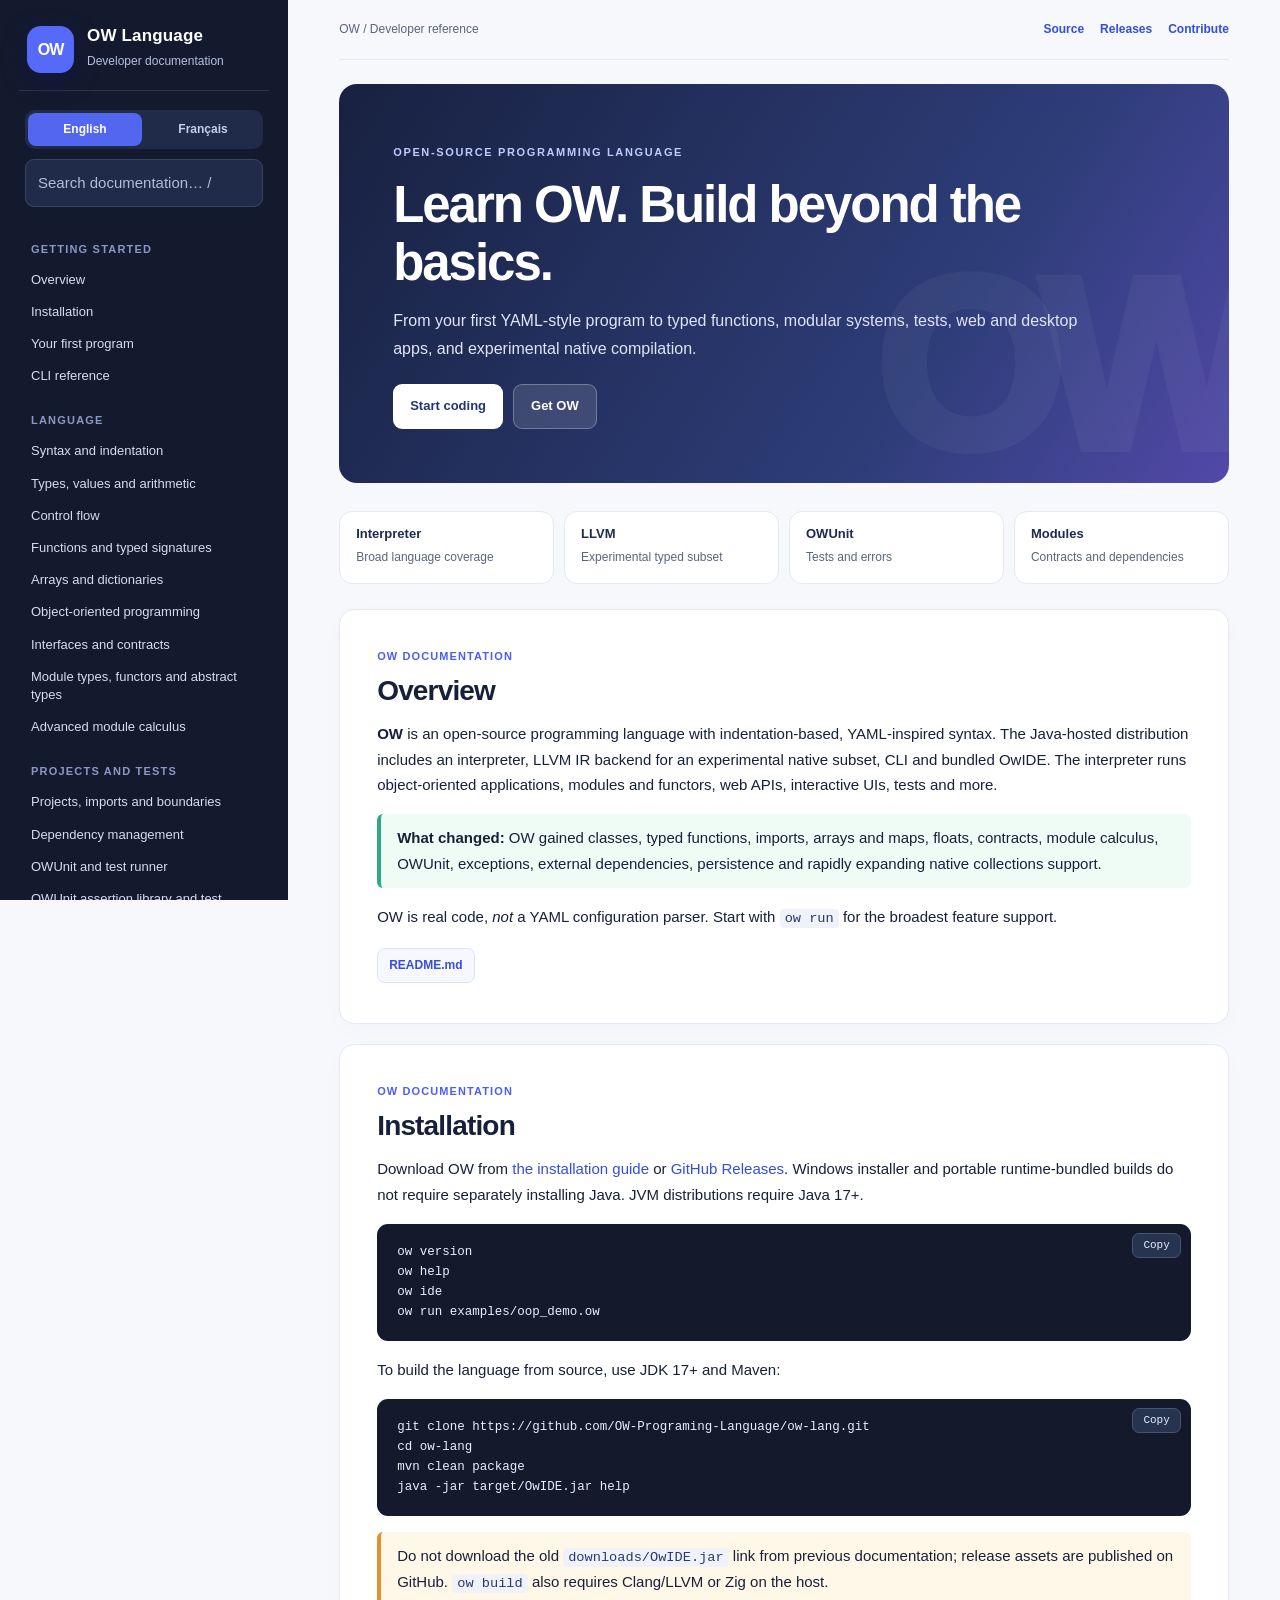
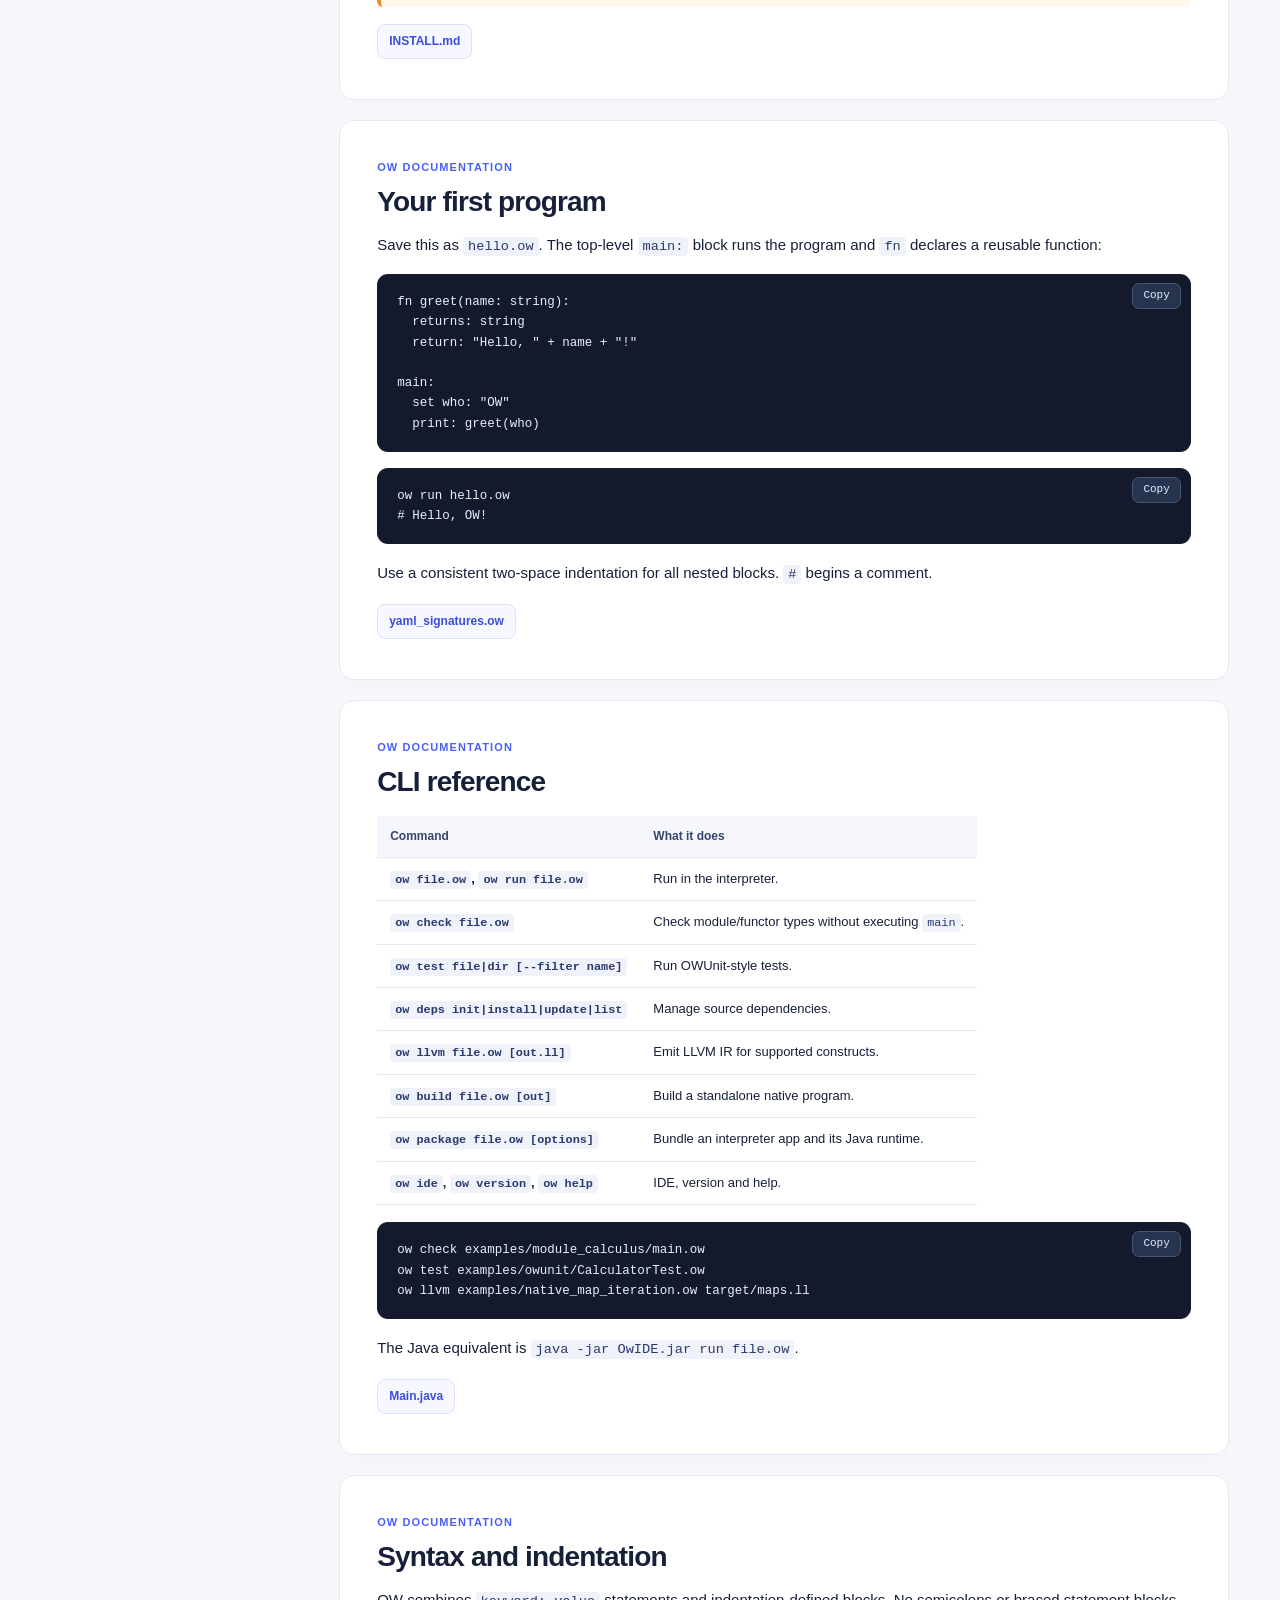
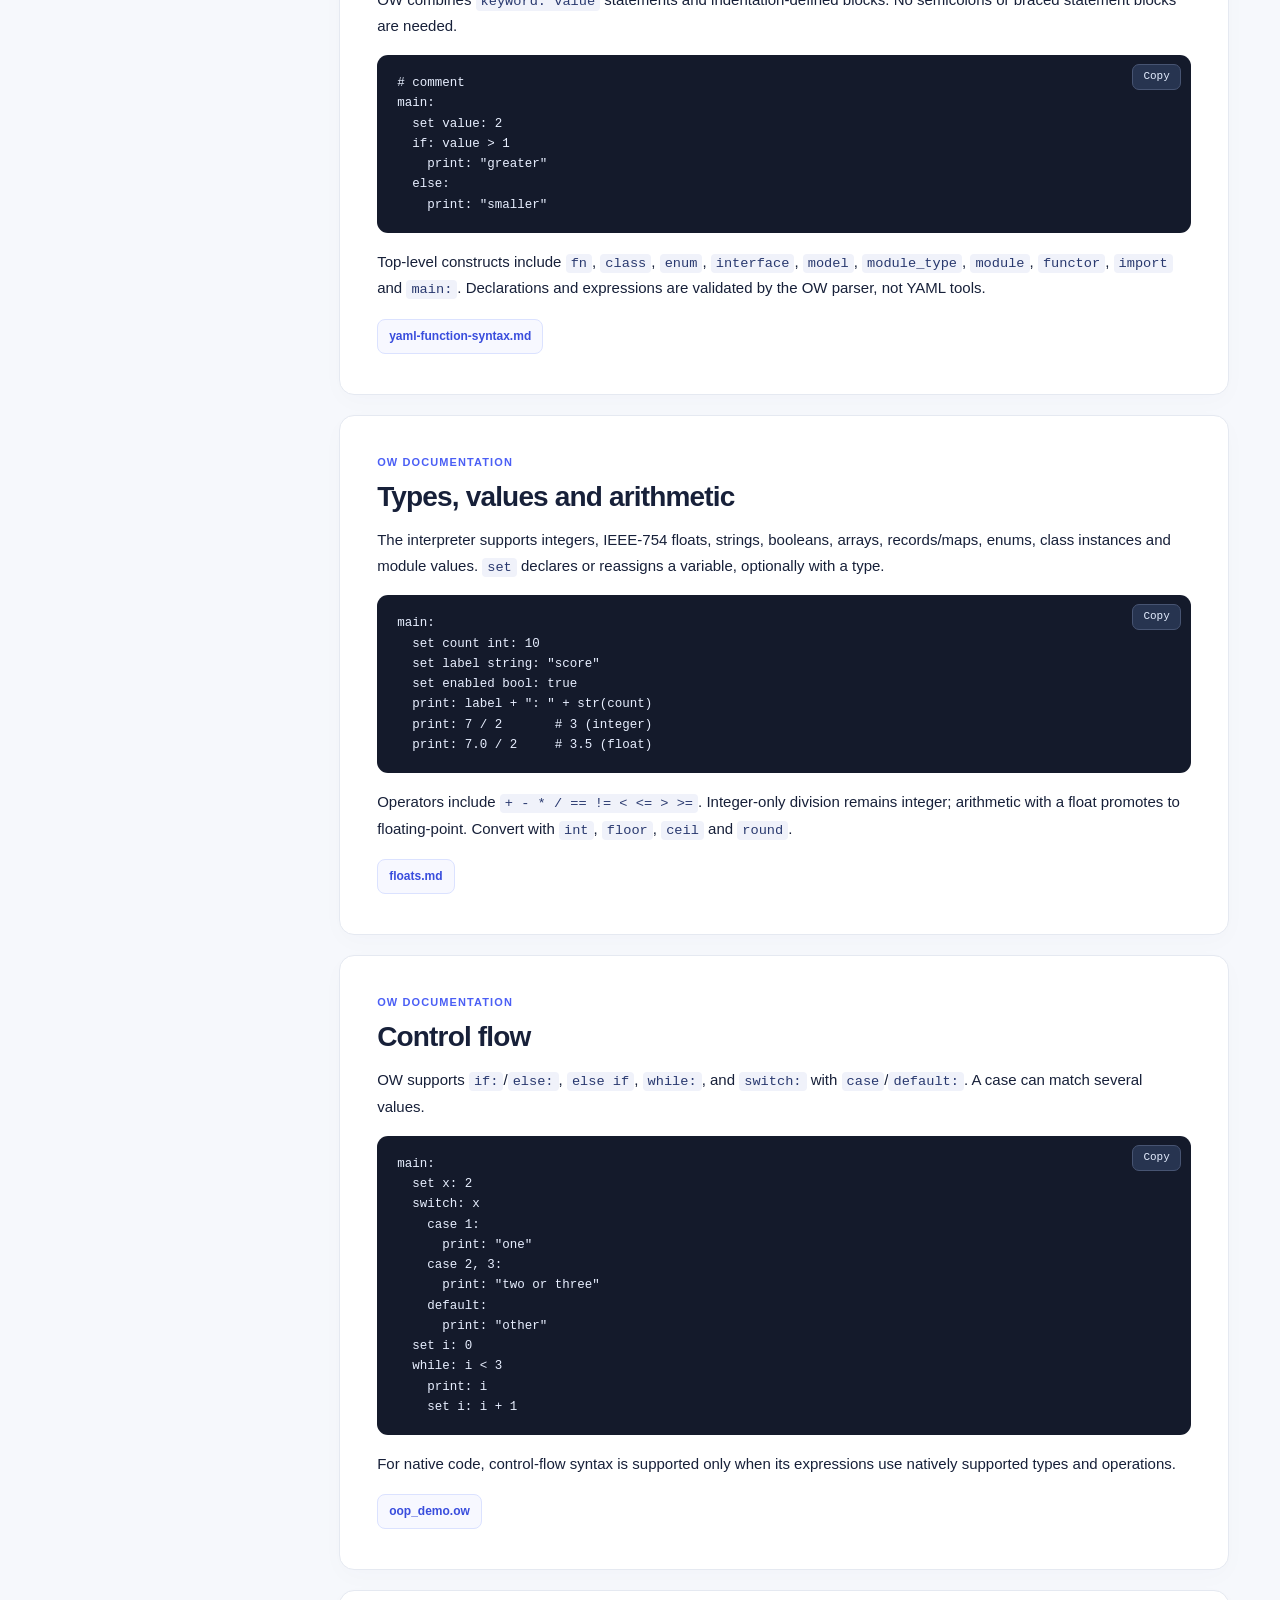
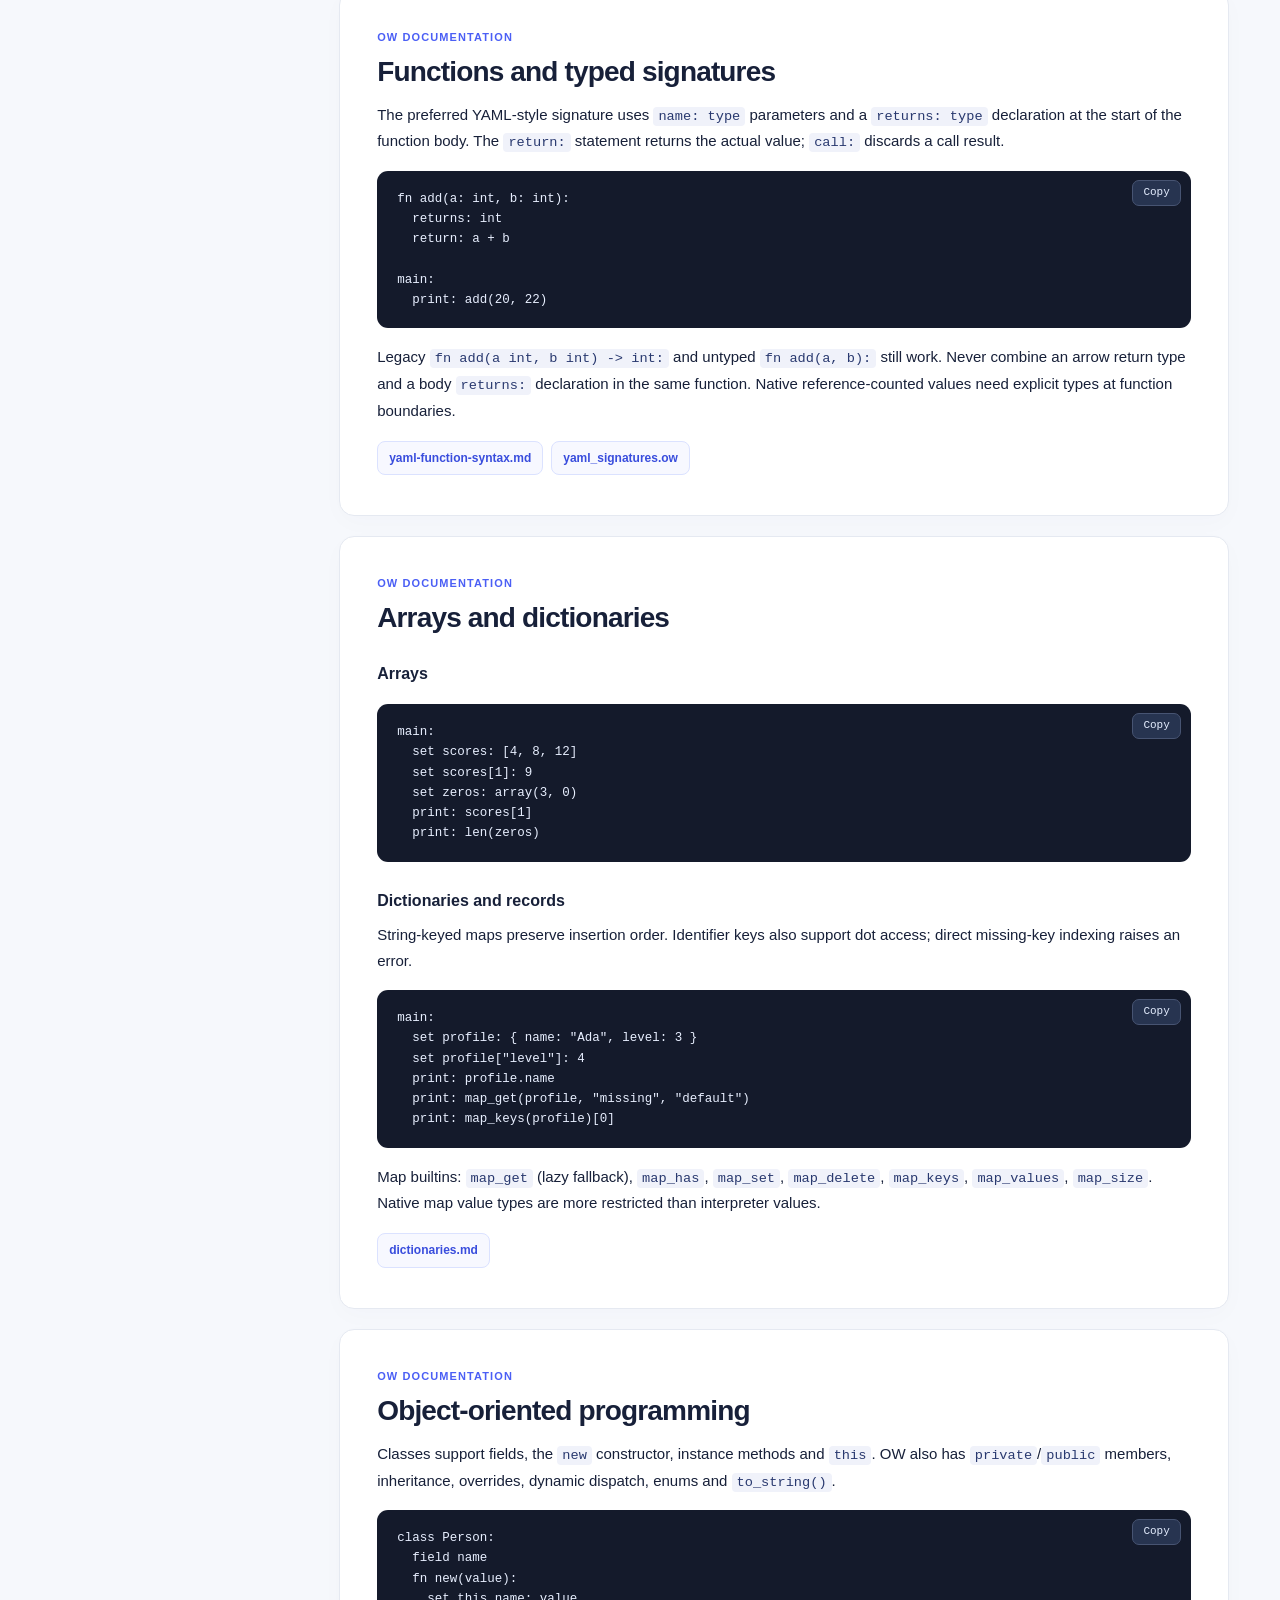
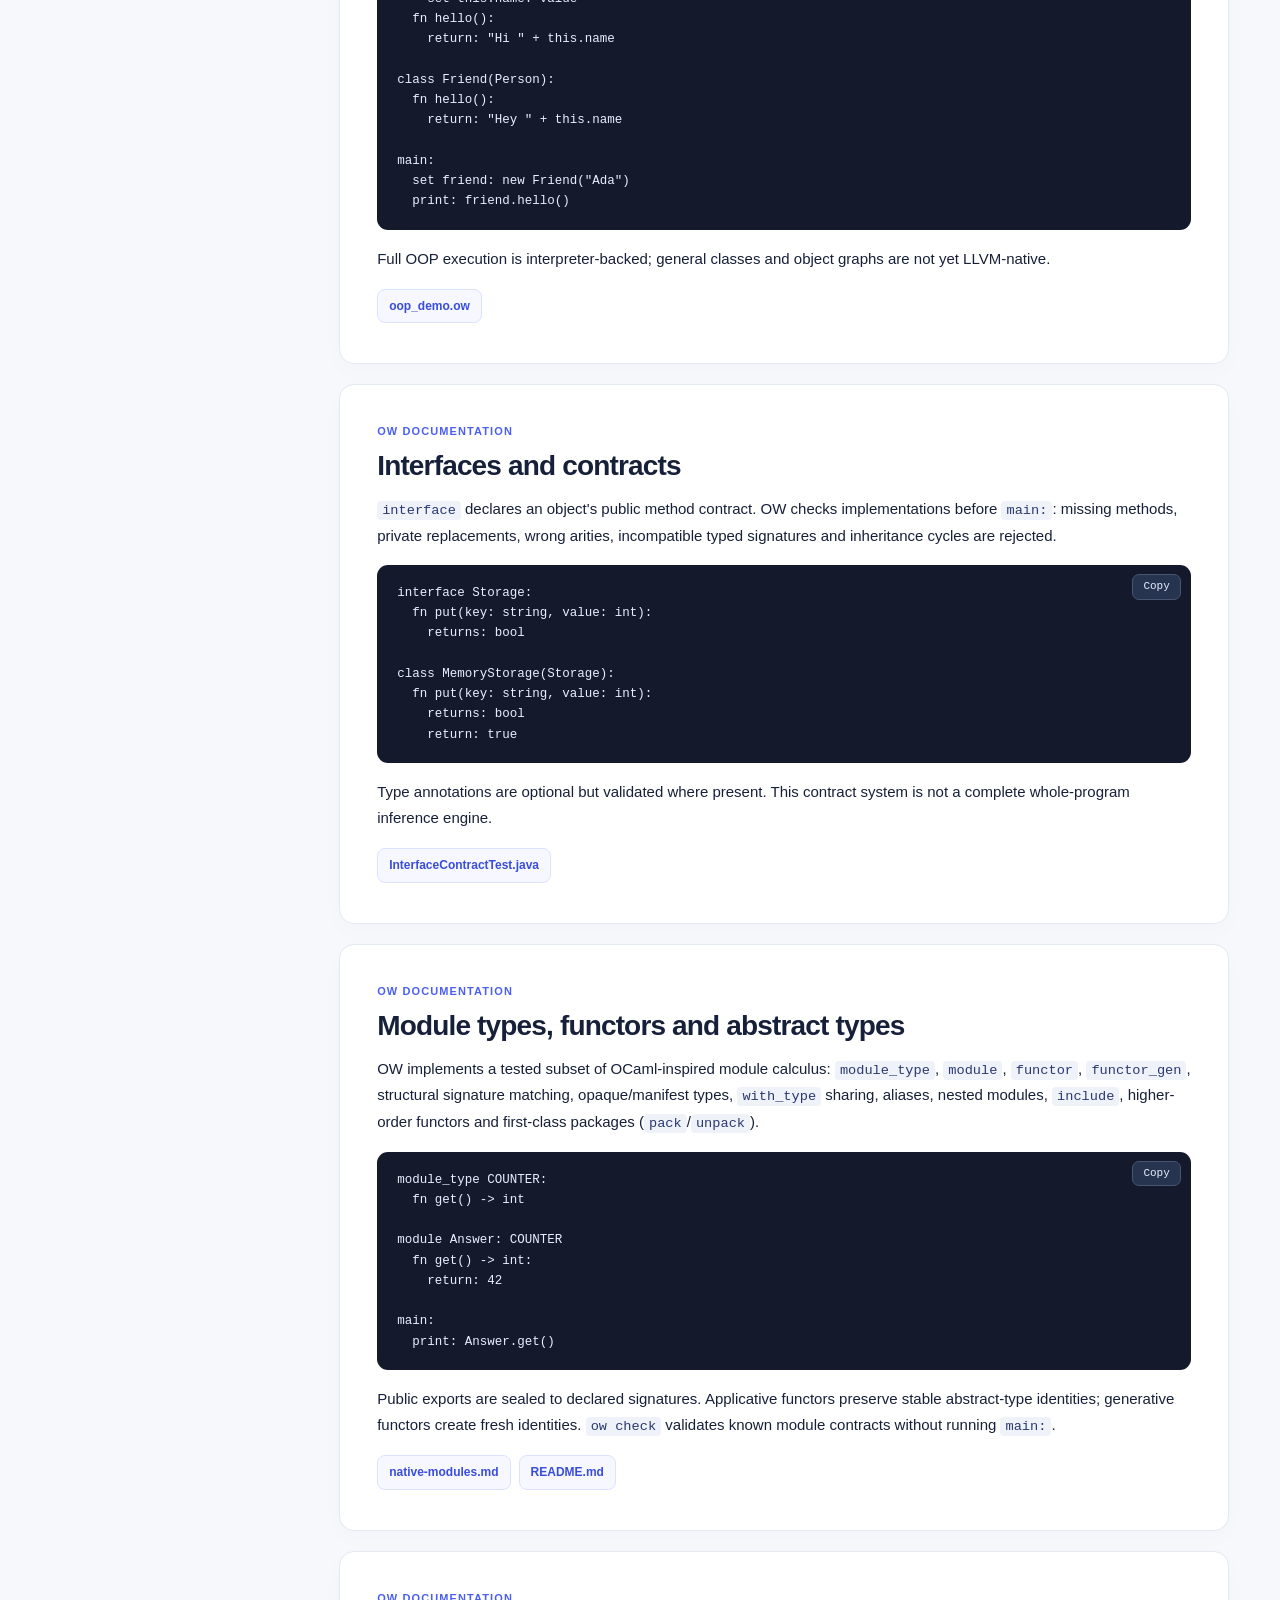
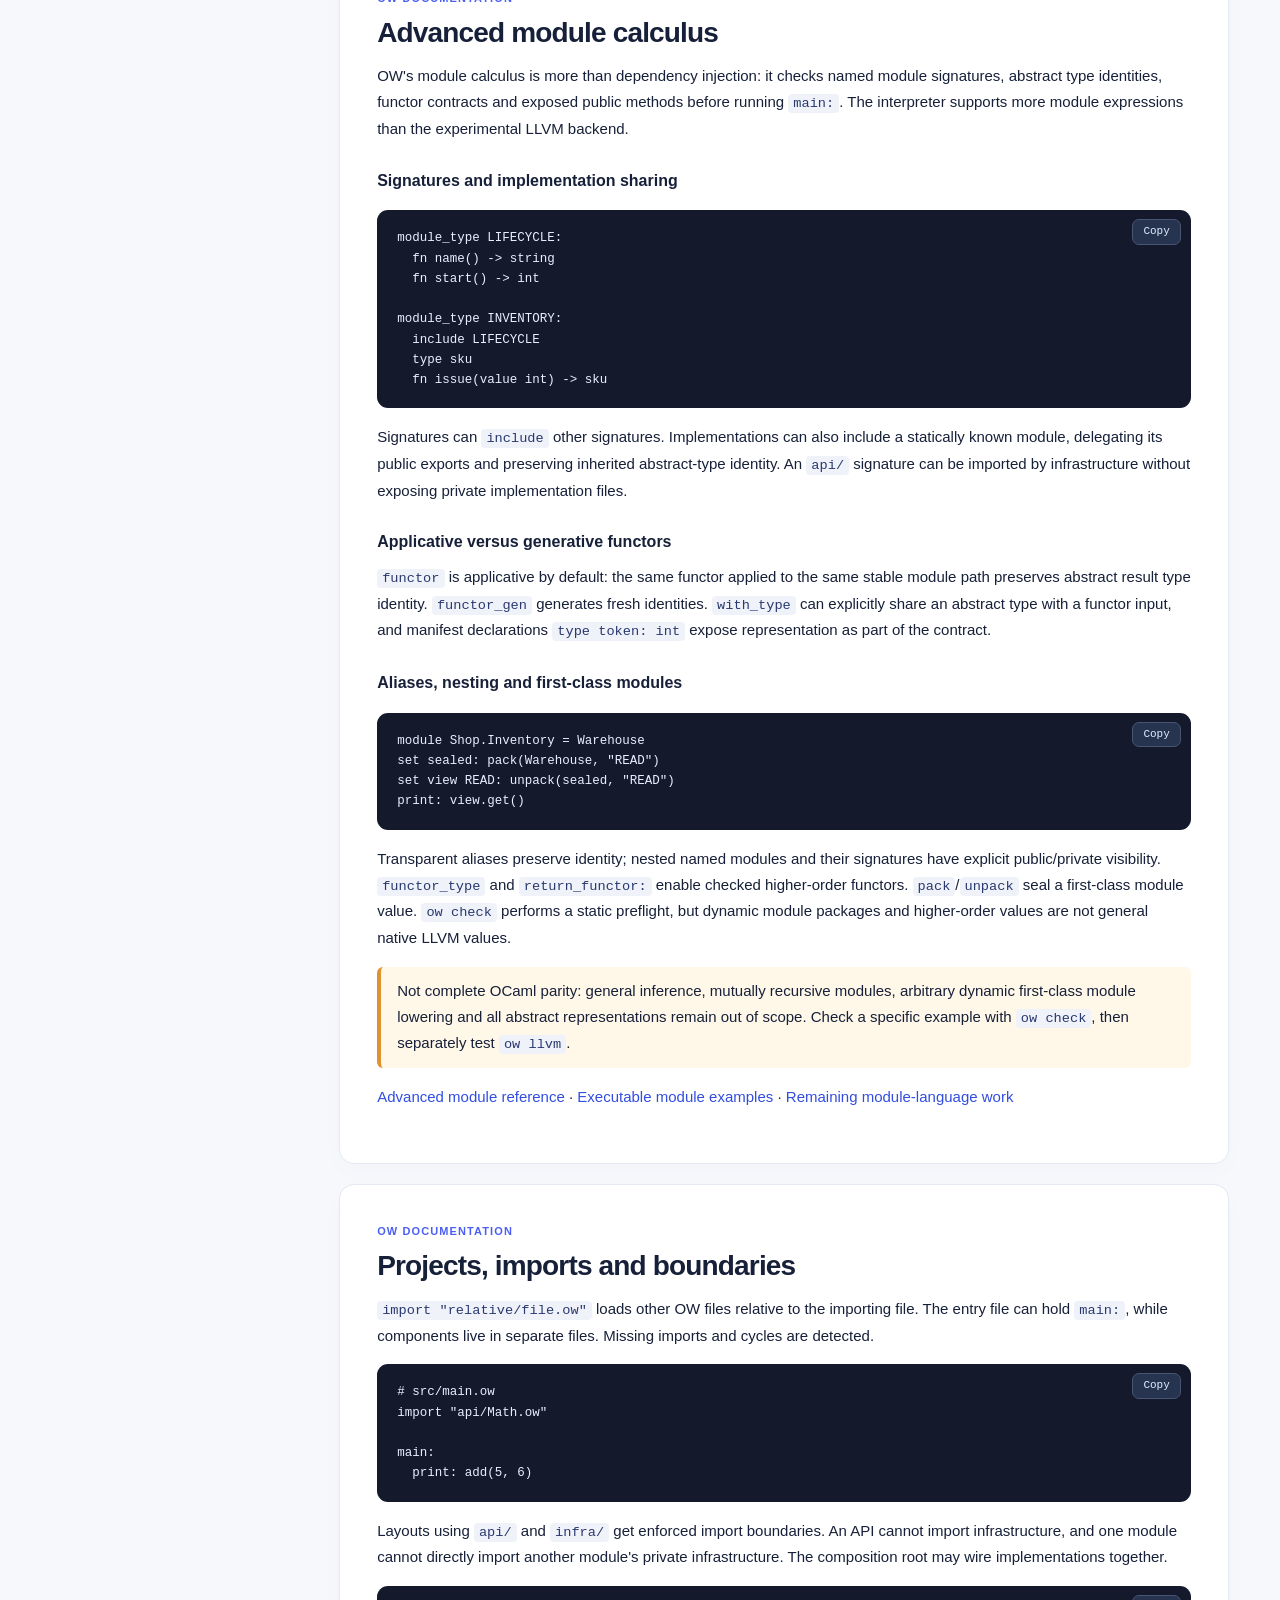
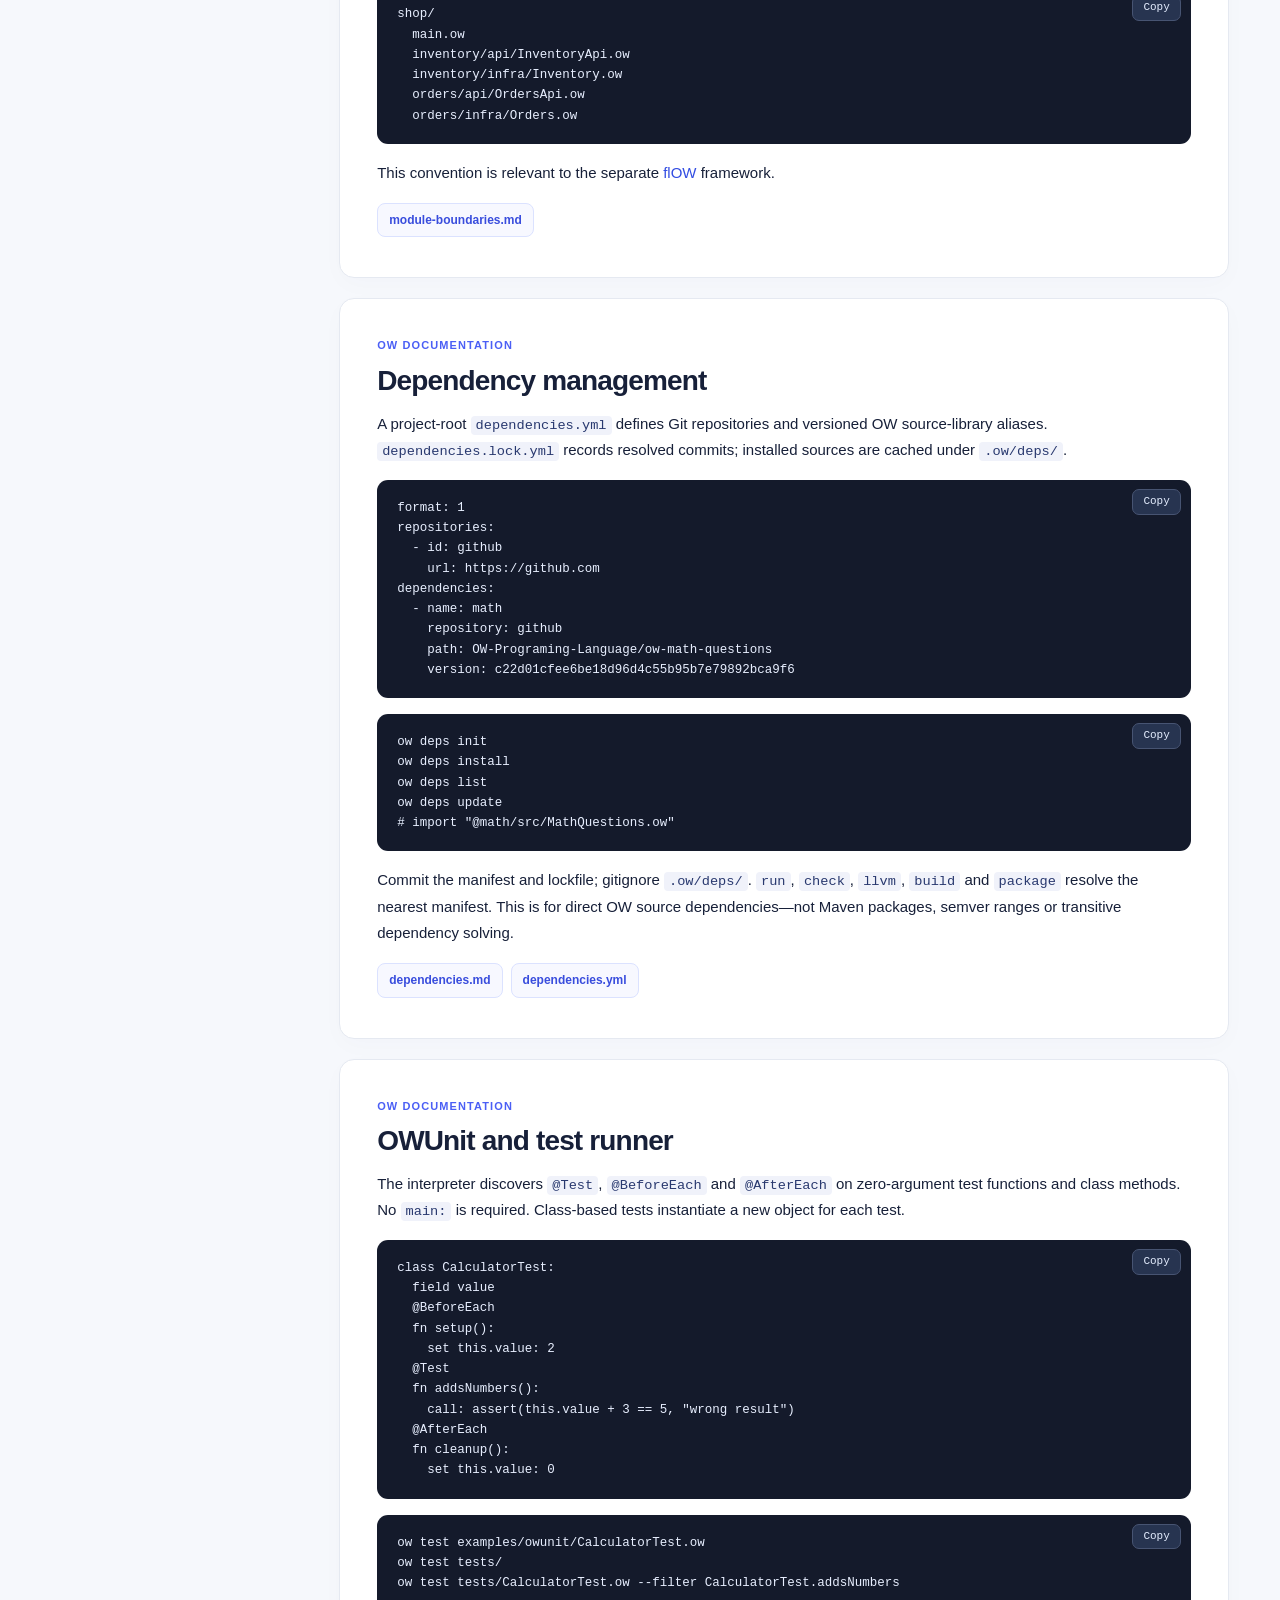
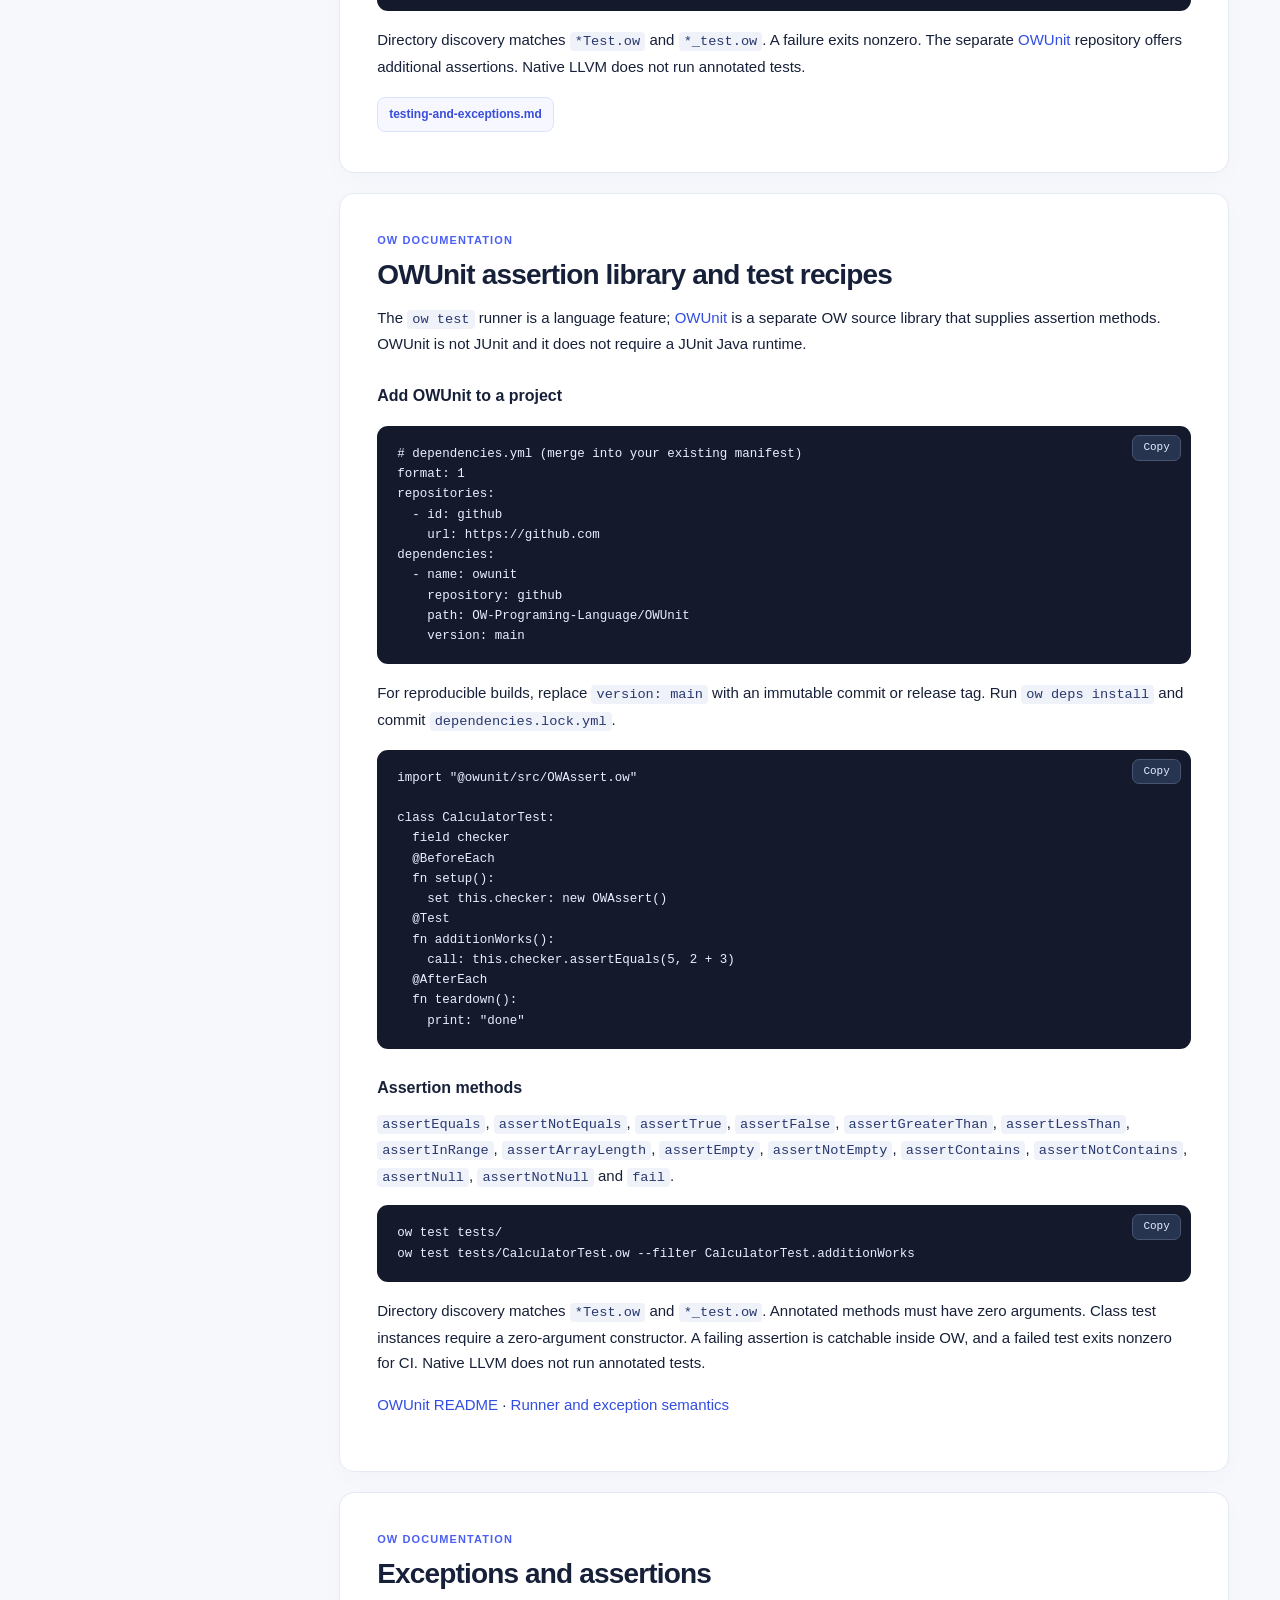
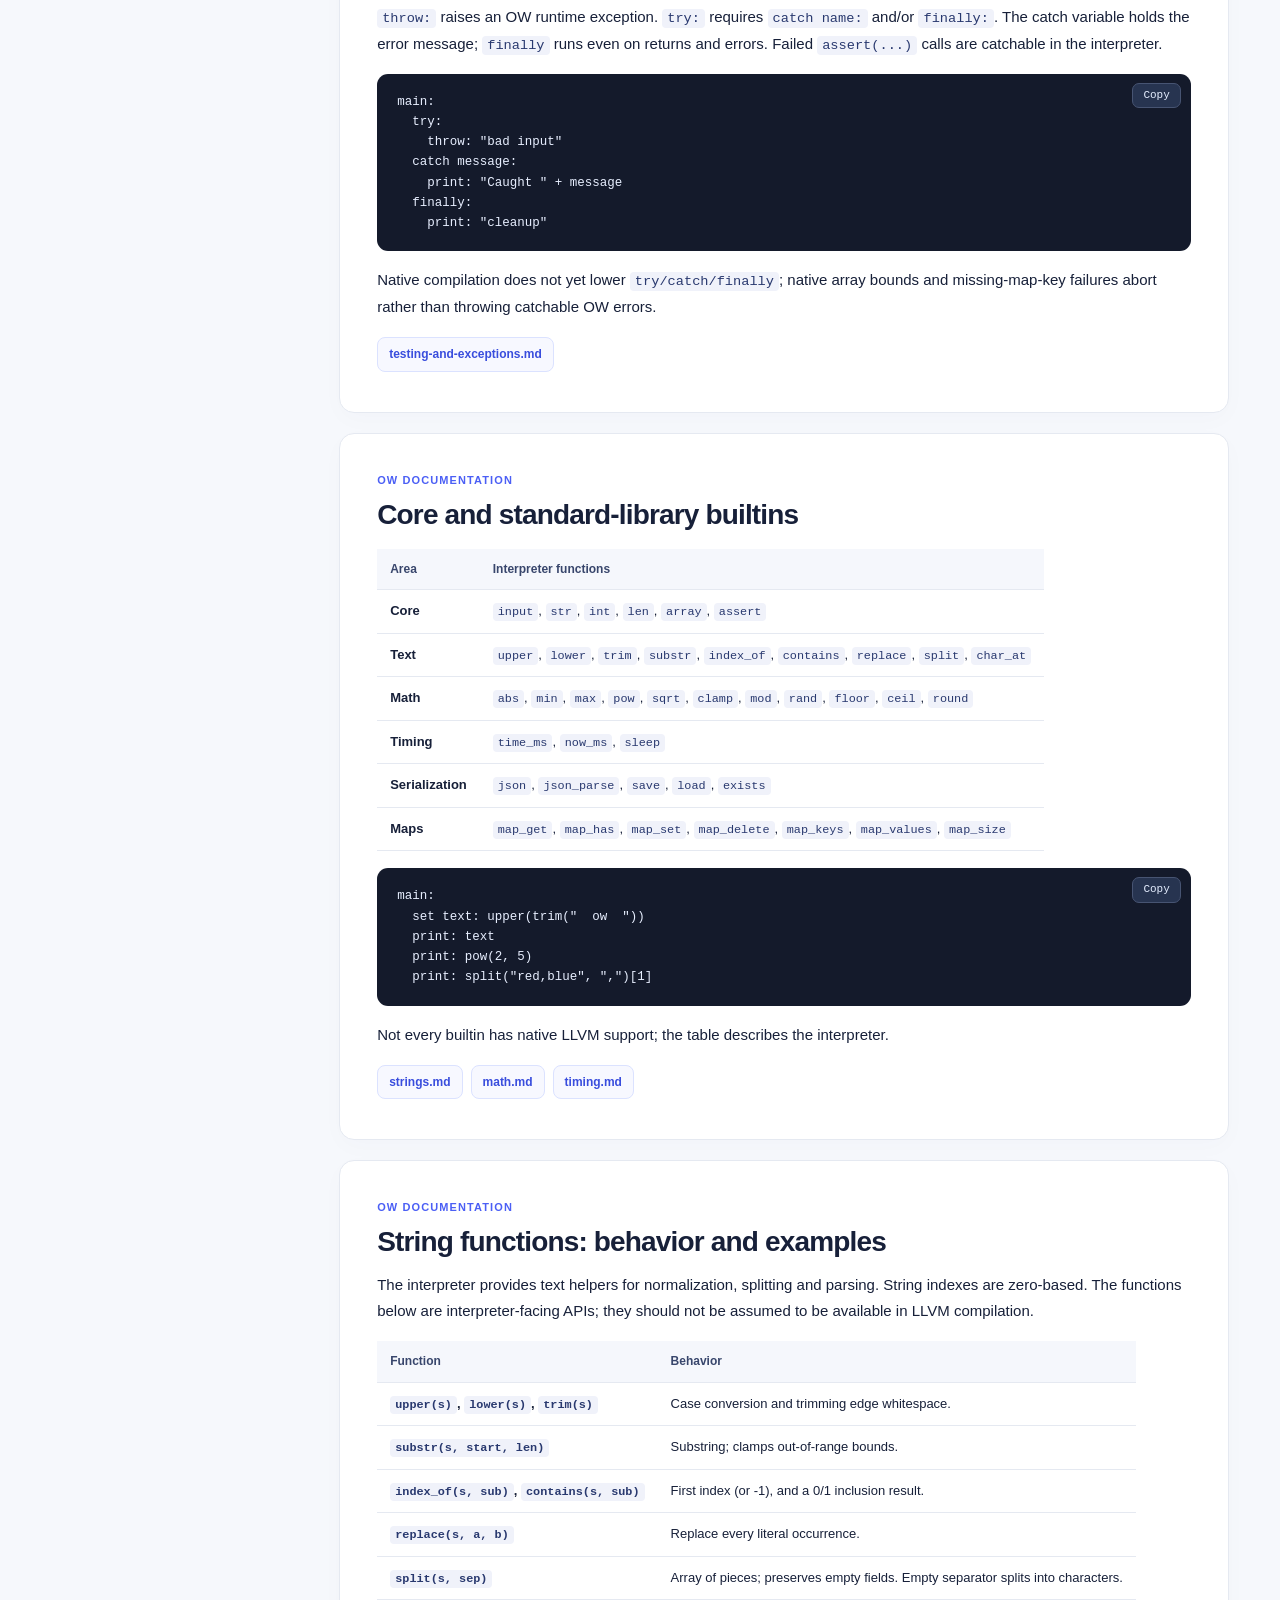
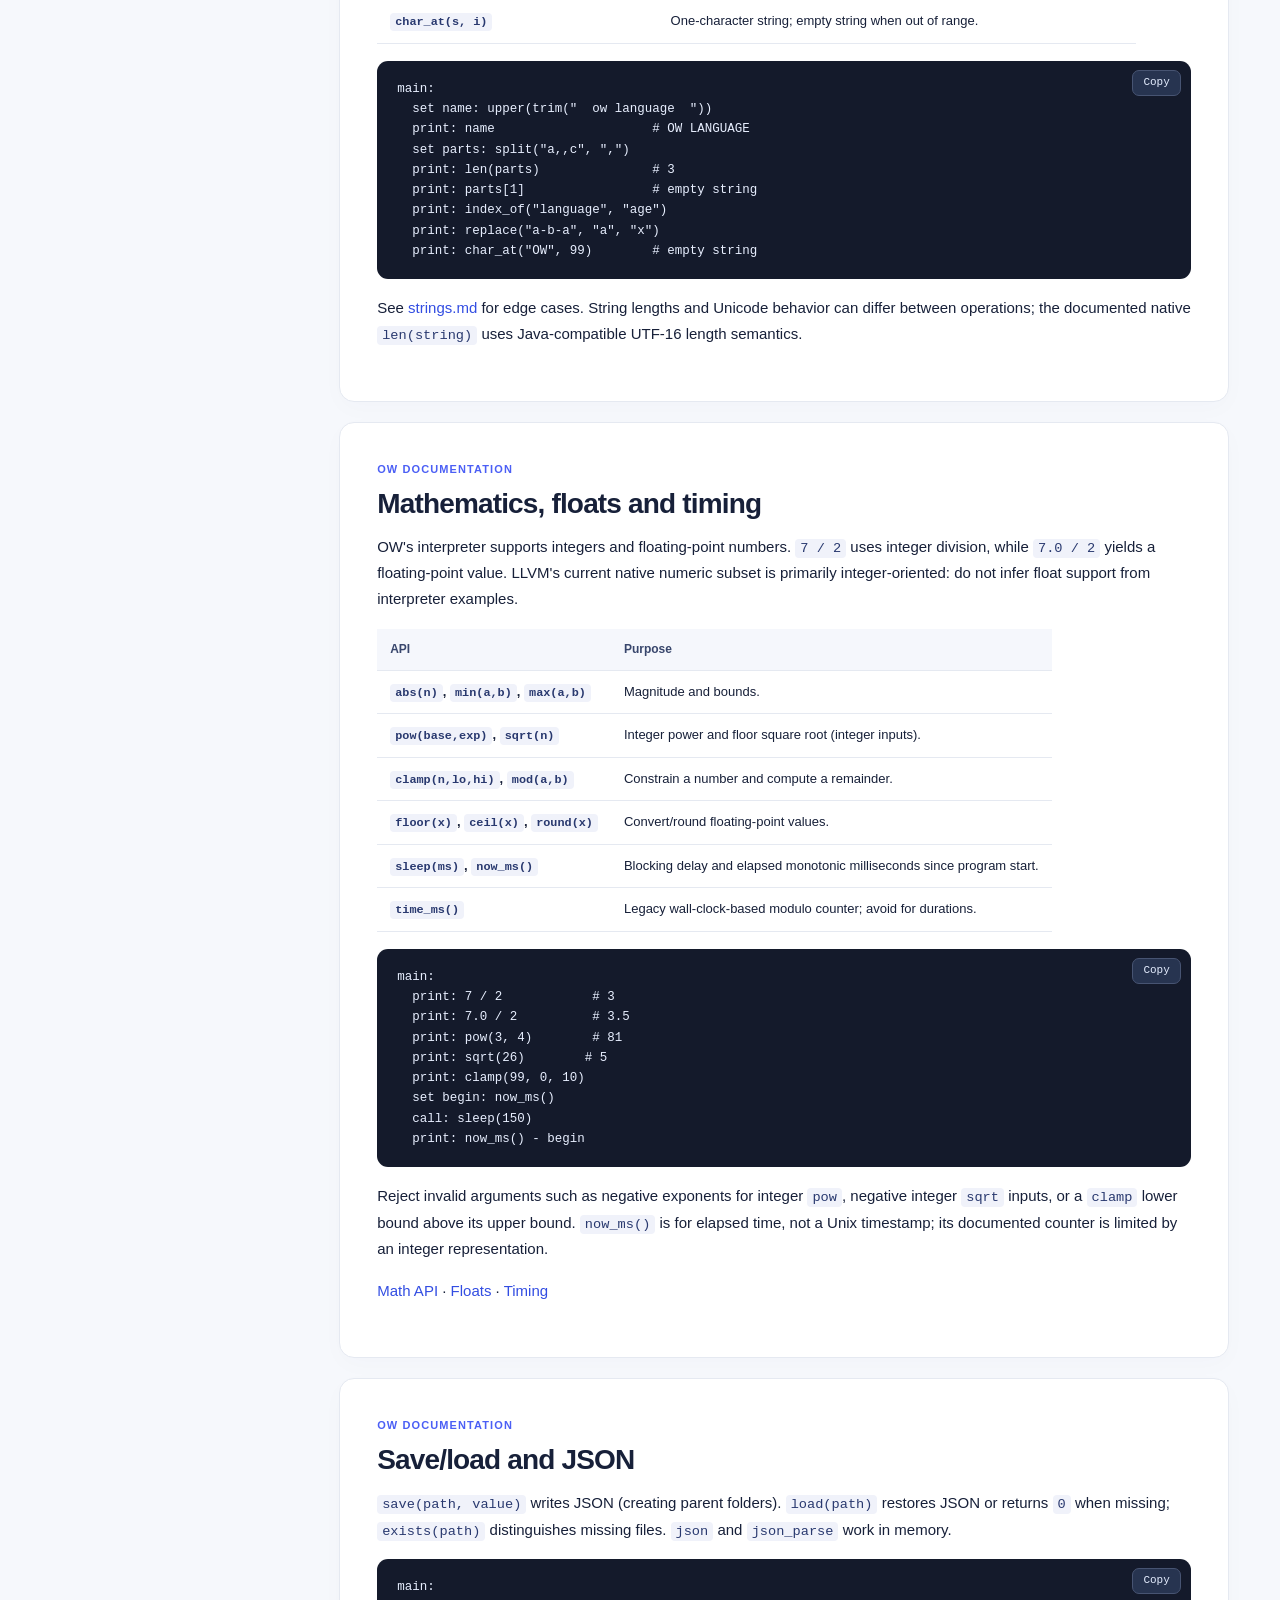
==== commit d2cc5f68: "docs: add module calculus, OWUnit, string/math APIs, UI input and runtime SPI chapters" ====
--- a/index.html
+++ b/index.html
@@ -1,5 +1,5 @@
 <!doctype html><html lang="en"><head><meta charset="utf-8"><meta name="viewport" content="width=device-width,initial-scale=1"><meta name="description" content="Complete OW programming language documentation: syntax, objects, modules, OWUnit, dependencies, UI and experimental LLVM native compilation."><title>OW Language — Complete Documentation</title><link rel="stylesheet" href="style.css"></head><body><div class="layout">
-<aside class="sidebar" data-open="false"><a class="brand" href="#overview"><span class="brand-mark">OW</span><span><strong>OW Language</strong><small>Developer documentation</small></span></a><button type="button" id="mobile-toggle" class="mobile-toggle" aria-controls="docs-nav" aria-expanded="false">☰ Menu</button><div class="side-controls"><div class="lang-switch" aria-label="Language"><a class="active" href="index.html" lang="en" aria-current="page">English</a><a data-language-switch href="fr.html" lang="fr">Français</a></div><input type="search" class="search" id="docs-search" placeholder="Search documentation… /" aria-label="Search documentation" autocomplete="off"></div><nav id="docs-nav" aria-label="Documentation contents"><div class="nav-group"><h2>Getting started</h2><ul><li><a href="#overview">Overview</a></li><li><a href="#install">Installation</a></li><li><a href="#quickstart">Your first program</a></li><li><a href="#cli">CLI reference</a></li></ul></div><div class="nav-group"><h2>Language</h2><ul><li><a href="#syntax">Syntax and indentation</a></li><li><a href="#types">Types, values and arithmetic</a></li><li><a href="#control">Control flow</a></li><li><a href="#functions">Functions and typed signatures</a></li><li><a href="#collections">Arrays and dictionaries</a></li><li><a href="#oop">Object-oriented programming</a></li><li><a href="#interfaces">Interfaces and contracts</a></li><li><a href="#modules">Module types, functors and abstract types</a></li></ul></div><div class="nav-group"><h2>Projects and tests</h2><ul><li><a href="#imports">Projects, imports and boundaries</a></li><li><a href="#dependencies">Dependency management</a></li><li><a href="#testing">OWUnit and test runner</a></li><li><a href="#exceptions">Exceptions and assertions</a></li><li><a href="#builtins">Core and standard-library builtins</a></li></ul></div><div class="nav-group"><h2>Application runtime</h2><ul><li><a href="#files">Save/load and JSON</a></li><li><a href="#database">Built-in model tables</a></li><li><a href="#http">HTTP server and routes</a></li><li><a href="#ui">Web and native-window UI</a></li><li><a href="#audio">Audio, mic and speech recognition</a></li></ul></div><div class="nav-group"><h2>LLVM native</h2><ul><li><a href="#native">LLVM native compilation overview</a></li><li><a href="#native-arrays">Native strings, arrays and ARC</a></li><li><a href="#native-maps">Native maps, nested values and iteration</a></li><li><a href="#native-modules">Native module/functor subset</a></li><li><a href="#packaging">Shipping OW applications</a></li></ul></div><div class="nav-group"><h2>More</h2><ul><li><a href="#ide">OwIDE and OWler-IDE</a></li><li><a href="#examples">Runnable examples</a></li><li><a href="#limits">Runtime compatibility matrix</a></li><li><a href="#troubleshooting">Troubleshooting</a></li><li><a href="#ecosystem">OW ecosystem</a></li><li><a href="#cheatsheet">Cheat sheet</a></li></ul></div></nav><div class="side-footer">Maintained with <a href="https://github.com/OW-Programing-Language/ow-lang">ow-lang</a><p>Interpreted runtime is broader than native LLVM support.</p></div></aside>
+<aside class="sidebar" data-open="false"><a class="brand" href="#overview"><span class="brand-mark">OW</span><span><strong>OW Language</strong><small>Developer documentation</small></span></a><button type="button" id="mobile-toggle" class="mobile-toggle" aria-controls="docs-nav" aria-expanded="false">☰ Menu</button><div class="side-controls"><div class="lang-switch" aria-label="Language"><a class="active" href="index.html" lang="en" aria-current="page">English</a><a data-language-switch href="fr.html" lang="fr">Français</a></div><input type="search" class="search" id="docs-search" placeholder="Search documentation… /" aria-label="Search documentation" autocomplete="off"></div><nav id="docs-nav" aria-label="Documentation contents"><div class="nav-group"><h2>Getting started</h2><ul><li><a href="#overview">Overview</a></li><li><a href="#install">Installation</a></li><li><a href="#quickstart">Your first program</a></li><li><a href="#cli">CLI reference</a></li></ul></div><div class="nav-group"><h2>Language</h2><ul><li><a href="#syntax">Syntax and indentation</a></li><li><a href="#types">Types, values and arithmetic</a></li><li><a href="#control">Control flow</a></li><li><a href="#functions">Functions and typed signatures</a></li><li><a href="#collections">Arrays and dictionaries</a></li><li><a href="#oop">Object-oriented programming</a></li><li><a href="#interfaces">Interfaces and contracts</a></li><li><a href="#modules">Module types, functors and abstract types</a></li><li><a href="#module-advanced">Advanced module calculus</a></li></ul></div><div class="nav-group"><h2>Projects and tests</h2><ul><li><a href="#imports">Projects, imports and boundaries</a></li><li><a href="#dependencies">Dependency management</a></li><li><a href="#testing">OWUnit and test runner</a></li><li><a href="#owunit-assertions">OWUnit assertion library and test recipes</a></li><li><a href="#exceptions">Exceptions and assertions</a></li><li><a href="#builtins">Core and standard-library builtins</a></li><li><a href="#text-utils">String functions: behavior and examples</a></li><li><a href="#numbers-time">Mathematics, floats and timing</a></li></ul></div><div class="nav-group"><h2>Application runtime</h2><ul><li><a href="#files">Save/load and JSON</a></li><li><a href="#database">Built-in model tables</a></li><li><a href="#http">HTTP server and routes</a></li><li><a href="#runtime-spi">Runtime extensions and Java SPI</a></li><li><a href="#ui">Web and native-window UI</a></li><li><a href="#ui-input">Images, input fields and UI callbacks</a></li><li><a href="#audio">Audio, mic and speech recognition</a></li></ul></div><div class="nav-group"><h2>LLVM native</h2><ul><li><a href="#native">LLVM native compilation overview</a></li><li><a href="#native-arrays">Native strings, arrays and ARC</a></li><li><a href="#native-maps">Native maps, nested values and iteration</a></li><li><a href="#native-modules">Native module/functor subset</a></li><li><a href="#packaging">Shipping OW applications</a></li></ul></div><div class="nav-group"><h2>More</h2><ul><li><a href="#ide">OwIDE and OWler-IDE</a></li><li><a href="#examples">Runnable examples</a></li><li><a href="#limits">Runtime compatibility matrix</a></li><li><a href="#troubleshooting">Troubleshooting</a></li><li><a href="#ecosystem">OW ecosystem</a></li><li><a href="#cheatsheet">Cheat sheet</a></li></ul></div></nav><div class="side-footer">Maintained with <a href="https://github.com/OW-Programing-Language/ow-lang">ow-lang</a><p>Interpreted runtime is broader than native LLVM support.</p></div></aside>
 <div class="content-shell"><div class="content"><div class="topline"><span>OW / Developer reference</span><span class="topline-links"><a href="https://github.com/OW-Programing-Language/ow-lang">Source</a><a href="https://github.com/OW-Programing-Language/ow-lang/releases">Releases</a><a href="https://github.com/OW-Programing-Language/owdocs">Contribute</a></span></div><header class="hero"><span class="eyebrow">Open-source programming language</span><h1>Learn OW. Build beyond the basics.</h1><p>From your first YAML-style program to typed functions, modular systems, tests, web and desktop apps, and experimental native compilation.</p><div class="actions"><a href="#quickstart" class="btn primary">Start coding</a><a href="https://github.com/OW-Programing-Language/ow-lang/releases" class="btn secondary">Get OW</a></div></header><div class="status-grid"><div class="status-box"><strong>Interpreter</strong><small>Broad language coverage</small></div><div class="status-box"><strong>LLVM</strong><small>Experimental typed subset</small></div><div class="status-box"><strong>OWUnit</strong><small>Tests and errors</small></div><div class="status-box"><strong>Modules</strong><small>Contracts and dependencies</small></div></div><div class="empty-results" id="empty-results" role="status">No matching topics. Try a different term.</div><main id="main-content"><section class="section" id="overview"><span class="kicker">OW documentation</span><h2>Overview</h2><p><strong>OW</strong> is an open-source programming language with indentation-based, YAML-inspired syntax. The Java-hosted distribution includes an interpreter, LLVM IR backend for an experimental native subset, CLI and bundled OwIDE. The interpreter runs object-oriented applications, modules and functors, web APIs, interactive UIs, tests and more.</p><div class="callout success"><strong>What changed:</strong> OW gained classes, typed functions, imports, arrays and maps, floats, contracts, module calculus, OWUnit, exceptions, external dependencies, persistence and rapidly expanding native collections support.</div><p>OW is real code, <em>not</em> a YAML configuration parser. Start with <code>ow run</code> for the broadest feature support.</p><div class="links"><a href="https://github.com/OW-Programing-Language/ow-lang/blob/main/README.md" target="_blank" rel="noopener noreferrer">README.md</a></div></section>
 <section class="section" id="install"><span class="kicker">OW documentation</span><h2>Installation</h2><p>Download OW from <a href="https://github.com/OW-Programing-Language/ow-lang/blob/main/INSTALL.md" target="_blank" rel="noopener noreferrer">the installation guide</a> or <a href="https://github.com/OW-Programing-Language/ow-lang/releases">GitHub Releases</a>. Windows installer and portable runtime-bundled builds do not require separately installing Java. JVM distributions require Java 17+.</p><pre><code>ow version
 ow help
@@ -94,6 +94,17 @@
 
 main:
   print: Answer.get()</code></pre><p>Public exports are sealed to declared signatures. Applicative functors preserve stable abstract-type identities; generative functors create fresh identities. <code>ow check</code> validates known module contracts without running <code>main:</code>.</p><div class="links"><a href="https://github.com/OW-Programing-Language/ow-lang/blob/main/docs/native-modules.md" target="_blank" rel="noopener noreferrer">native-modules.md</a><a href="https://github.com/OW-Programing-Language/ow-lang/blob/main/examples/module_calculus/README.md" target="_blank" rel="noopener noreferrer">README.md</a></div></section>
+<section class="section" id="module-advanced"><span class="kicker">OW documentation</span><h2>Advanced module calculus</h2><p>OW's module calculus is more than dependency injection: it checks named module signatures, abstract type identities, functor contracts and exposed public methods before running <code>main:</code>. The interpreter supports more module expressions than the experimental LLVM backend.</p><h3>Signatures and implementation sharing</h3><pre><code>module_type LIFECYCLE:
+  fn name() -&gt; string
+  fn start() -&gt; int
+
+module_type INVENTORY:
+  include LIFECYCLE
+  type sku
+  fn issue(value int) -&gt; sku</code></pre><p>Signatures can <code>include</code> other signatures. Implementations can also include a statically known module, delegating its public exports and preserving inherited abstract-type identity. An <code>api/</code> signature can be imported by infrastructure without exposing private implementation files.</p><h3>Applicative versus generative functors</h3><p><code>functor</code> is applicative by default: the same functor applied to the same stable module path preserves abstract result type identity. <code>functor_gen</code> generates fresh identities. <code>with_type</code> can explicitly share an abstract type with a functor input, and manifest declarations <code>type token: int</code> expose representation as part of the contract.</p><h3>Aliases, nesting and first-class modules</h3><pre><code>module Shop.Inventory = Warehouse
+set sealed: pack(Warehouse, "READ")
+set view READ: unpack(sealed, "READ")
+print: view.get()</code></pre><p>Transparent aliases preserve identity; nested named modules and their signatures have explicit public/private visibility. <code>functor_type</code> and <code>return_functor:</code> enable checked higher-order functors. <code>pack</code>/<code>unpack</code> seal a first-class module value. <code>ow check</code> performs a static preflight, but dynamic module packages and higher-order values are not general native LLVM values.</p><div class="callout warning">Not complete OCaml parity: general inference, mutually recursive modules, arbitrary dynamic first-class module lowering and all abstract representations remain out of scope. Check a specific example with <code>ow check</code>, then separately test <code>ow llvm</code>.</div><p><a href="https://github.com/OW-Programing-Language/ow-lang/blob/main/docs/native-modules.md">Advanced module reference</a> · <a href="https://github.com/OW-Programing-Language/ow-lang/tree/main/examples/module_calculus">Executable module examples</a> · <a href="https://github.com/OW-Programing-Language/ow-lang/issues/16">Remaining module-language work</a></p></section>
 <section class="section" id="imports"><span class="kicker">OW documentation</span><h2>Projects, imports and boundaries</h2><p><code>import "relative/file.ow"</code> loads other OW files relative to the importing file. The entry file can hold <code>main:</code>, while components live in separate files. Missing imports and cycles are detected.</p><pre><code># src/main.ow
 import "api/Math.ow"
 
@@ -130,6 +141,29 @@
     set this.value: 0</code></pre><pre><code>ow test examples/owunit/CalculatorTest.ow
 ow test tests/
 ow test tests/CalculatorTest.ow --filter CalculatorTest.addsNumbers</code></pre><p>Directory discovery matches <code>*Test.ow</code> and <code>*_test.ow</code>. A failure exits nonzero. The separate <a href="https://github.com/OW-Programing-Language/OWUnit">OWUnit</a> repository offers additional assertions. Native LLVM does not run annotated tests.</p><div class="links"><a href="https://github.com/OW-Programing-Language/ow-lang/blob/main/docs/testing-and-exceptions.md" target="_blank" rel="noopener noreferrer">testing-and-exceptions.md</a></div></section>
+<section class="section" id="owunit-assertions"><span class="kicker">OW documentation</span><h2>OWUnit assertion library and test recipes</h2><p>The <code>ow test</code> runner is a language feature; <a href="https://github.com/OW-Programing-Language/OWUnit">OWUnit</a> is a separate OW source library that supplies assertion methods. OWUnit is not JUnit and it does not require a JUnit Java runtime.</p><h3>Add OWUnit to a project</h3><pre><code># dependencies.yml (merge into your existing manifest)
+format: 1
+repositories:
+  - id: github
+    url: https://github.com
+dependencies:
+  - name: owunit
+    repository: github
+    path: OW-Programing-Language/OWUnit
+    version: main</code></pre><p>For reproducible builds, replace <code>version: main</code> with an immutable commit or release tag. Run <code>ow deps install</code> and commit <code>dependencies.lock.yml</code>.</p><pre><code>import "@owunit/src/OWAssert.ow"
+
+class CalculatorTest:
+  field checker
+  @BeforeEach
+  fn setup():
+    set this.checker: new OWAssert()
+  @Test
+  fn additionWorks():
+    call: this.checker.assertEquals(5, 2 + 3)
+  @AfterEach
+  fn teardown():
+    print: "done"</code></pre><h3>Assertion methods</h3><p><code>assertEquals</code>, <code>assertNotEquals</code>, <code>assertTrue</code>, <code>assertFalse</code>, <code>assertGreaterThan</code>, <code>assertLessThan</code>, <code>assertInRange</code>, <code>assertArrayLength</code>, <code>assertEmpty</code>, <code>assertNotEmpty</code>, <code>assertContains</code>, <code>assertNotContains</code>, <code>assertNull</code>, <code>assertNotNull</code> and <code>fail</code>.</p><pre><code>ow test tests/
+ow test tests/CalculatorTest.ow --filter CalculatorTest.additionWorks</code></pre><p>Directory discovery matches <code>*Test.ow</code> and <code>*_test.ow</code>. Annotated methods must have zero arguments. Class test instances require a zero-argument constructor. A failing assertion is catchable inside OW, and a failed test exits nonzero for CI. Native LLVM does not run annotated tests.</p><p><a href="https://github.com/OW-Programing-Language/OWUnit/blob/main/README.md">OWUnit README</a> · <a href="https://github.com/OW-Programing-Language/ow-lang/blob/main/docs/testing-and-exceptions.md">Runner and exception semantics</a></p></section>
 <section class="section" id="exceptions"><span class="kicker">OW documentation</span><h2>Exceptions and assertions</h2><p><code>throw:</code> raises an OW runtime exception. <code>try:</code> requires <code>catch name:</code> and/or <code>finally:</code>. The catch variable holds the error message; <code>finally</code> runs even on returns and errors. Failed <code>assert(...)</code> calls are catchable in the interpreter.</p><pre><code>main:
   try:
     throw: "bad input"
@@ -142,6 +176,24 @@
   print: text
   print: pow(2, 5)
   print: split("red,blue", ",")[1]</code></pre><p>Not every builtin has native LLVM support; the table describes the interpreter.</p><div class="links"><a href="https://github.com/OW-Programing-Language/ow-lang/blob/main/docs/strings.md" target="_blank" rel="noopener noreferrer">strings.md</a><a href="https://github.com/OW-Programing-Language/ow-lang/blob/main/docs/math.md" target="_blank" rel="noopener noreferrer">math.md</a><a href="https://github.com/OW-Programing-Language/ow-lang/blob/main/docs/timing.md" target="_blank" rel="noopener noreferrer">timing.md</a></div></section>
+<section class="section" id="text-utils"><span class="kicker">OW documentation</span><h2>String functions: behavior and examples</h2><p>The interpreter provides text helpers for normalization, splitting and parsing. String indexes are zero-based. The functions below are interpreter-facing APIs; they should not be assumed to be available in LLVM compilation.</p><table><tr><th>Function</th><th>Behavior</th></tr><tr><td><code>upper(s)</code>, <code>lower(s)</code>, <code>trim(s)</code></td><td>Case conversion and trimming edge whitespace.</td></tr><tr><td><code>substr(s, start, len)</code></td><td>Substring; clamps out-of-range bounds.</td></tr><tr><td><code>index_of(s, sub)</code>, <code>contains(s, sub)</code></td><td>First index (or -1), and a 0/1 inclusion result.</td></tr><tr><td><code>replace(s, a, b)</code></td><td>Replace every literal occurrence.</td></tr><tr><td><code>split(s, sep)</code></td><td>Array of pieces; preserves empty fields. Empty separator splits into characters.</td></tr><tr><td><code>char_at(s, i)</code></td><td>One-character string; empty string when out of range.</td></tr></table><pre><code>main:
+  set name: upper(trim("  ow language  "))
+  print: name                     # OW LANGUAGE
+  set parts: split("a,,c", ",")
+  print: len(parts)               # 3
+  print: parts[1]                 # empty string
+  print: index_of("language", "age")
+  print: replace("a-b-a", "a", "x")
+  print: char_at("OW", 99)        # empty string</code></pre><p>See <a href="https://github.com/OW-Programing-Language/ow-lang/blob/main/docs/strings.md">strings.md</a> for edge cases. String lengths and Unicode behavior can differ between operations; the documented native <code>len(string)</code> uses Java-compatible UTF-16 length semantics.</p></section>
+<section class="section" id="numbers-time"><span class="kicker">OW documentation</span><h2>Mathematics, floats and timing</h2><p>OW's interpreter supports integers and floating-point numbers. <code>7 / 2</code> uses integer division, while <code>7.0 / 2</code> yields a floating-point value. LLVM's current native numeric subset is primarily integer-oriented: do not infer float support from interpreter examples.</p><table><tr><th>API</th><th>Purpose</th></tr><tr><td><code>abs(n)</code>, <code>min(a,b)</code>, <code>max(a,b)</code></td><td>Magnitude and bounds.</td></tr><tr><td><code>pow(base,exp)</code>, <code>sqrt(n)</code></td><td>Integer power and floor square root (integer inputs).</td></tr><tr><td><code>clamp(n,lo,hi)</code>, <code>mod(a,b)</code></td><td>Constrain a number and compute a remainder.</td></tr><tr><td><code>floor(x)</code>, <code>ceil(x)</code>, <code>round(x)</code></td><td>Convert/round floating-point values.</td></tr><tr><td><code>sleep(ms)</code>, <code>now_ms()</code></td><td>Blocking delay and elapsed monotonic milliseconds since program start.</td></tr><tr><td><code>time_ms()</code></td><td>Legacy wall-clock-based modulo counter; avoid for durations.</td></tr></table><pre><code>main:
+  print: 7 / 2            # 3
+  print: 7.0 / 2          # 3.5
+  print: pow(3, 4)        # 81
+  print: sqrt(26)        # 5
+  print: clamp(99, 0, 10)
+  set begin: now_ms()
+  call: sleep(150)
+  print: now_ms() - begin</code></pre><p>Reject invalid arguments such as negative exponents for integer <code>pow</code>, negative integer <code>sqrt</code> inputs, or a <code>clamp</code> lower bound above its upper bound. <code>now_ms()</code> is for elapsed time, not a Unix timestamp; its documented counter is limited by an integer representation.</p><p><a href="https://github.com/OW-Programing-Language/ow-lang/blob/main/docs/math.md">Math API</a> · <a href="https://github.com/OW-Programing-Language/ow-lang/blob/main/docs/floats.md">Floats</a> · <a href="https://github.com/OW-Programing-Language/ow-lang/blob/main/docs/timing.md">Timing</a></p></section>
 <section class="section" id="files"><span class="kicker">OW documentation</span><h2>Save/load and JSON</h2><p><code>save(path, value)</code> writes JSON (creating parent folders). <code>load(path)</code> restores JSON or returns <code>0</code> when missing; <code>exists(path)</code> distinguishes missing files. <code>json</code> and <code>json_parse</code> work in memory.</p><pre><code>main:
   set path: "save/player.json"
   if: exists(path)
@@ -164,6 +216,15 @@
   route "GET /hello/:name":
     respond: {greeting: param("name")}
   serve: 8080</code></pre><p>Helpers include <code>param</code>, <code>query</code>, <code>body</code>, <code>body_json</code> and <code>response(status, payload)</code>. The request also exposes a <code>req</code> record. Explore <a href="https://github.com/OW-Programing-Language/night">Night</a> for a separate higher-level OW web framework.</p><div class="links"><a href="https://github.com/OW-Programing-Language/ow-lang/blob/main/examples/api_demo.ow" target="_blank" rel="noopener noreferrer">api_demo.ow</a></div></section>
+<section class="section" id="runtime-spi"><span class="kicker">OW documentation</span><h2>Runtime extensions and Java SPI</h2><p>OW has an optional runtime extension mechanism for functionality supplied by external Java JARs. It is an interpreter/runtime capability, not a promise of native LLVM support. A provider implements <code>dev.oreo.RuntimeExtension</code> and registers itself at <code>META-INF/services/dev.oreo.RuntimeExtension</code>.</p><p>The OW builtin <code>extension("provider.operation", ...)</code> dispatches to a supporting provider. Zero or multiple matching providers are treated as runtime errors rather than silently guessing. Providers can also observe or reject HTTP requests using <code>beforeRequest</code> and <code>afterRequest</code> hooks.</p><pre><code># From a shell with the OW runtime JAR and optional Night platform:
+java -cp 'OwIDE.jar:night-platform.jar' dev.oreo.Main run app.ow
+
+# app.ow
+main:
+  call: extension("night.security.enable")
+  route "GET /":
+    respond: "protected"
+  serve: 8080</code></pre><div class="callout warning">The example classpath syntax is for macOS/Linux; Windows uses a semicolon separator. The extension provider and its configuration must exist for the operation to work. Adding a Java JAR to the classpath does not make its APIs automatically callable as OW source syntax.</div><p>OW's embedded HTTP server currently uses a single worker and a documented 1 MiB request-body limit. For Internet-facing deployments use a reverse proxy and enforce TLS, timeouts and request limits. The extension SPI is not, by itself, an authentication framework.</p><p><a href="https://github.com/OW-Programing-Language/ow-lang/blob/main/docs/runtime-extensions.md">RuntimeExtension SPI contract</a> · <a href="https://github.com/OW-Programing-Language/night/blob/main/docs/production.md">Night platform example</a></p></section>
 <section class="section" id="ui"><span class="kicker">OW documentation</span><h2>Web and native-window UI</h2><p>OW renders a shared widget tree in a browser (<code>ui_run</code> or <code>ui_run_web</code>) or desktop window (<code>ui_run_native</code>). Buttons and input fields dispatch to functions or instance methods.</p><pre><code>fn view():
   return: ui_col([
     ui_heading("Counter"),
@@ -175,6 +236,23 @@
 main:
   set count int: 0
   call: ui_run("view", "OW Counter")</code></pre><p>Widgets include <code>ui_heading</code>, <code>ui_text</code>, <code>ui_button</code>, <code>ui_input</code>, <code>ui_image</code>, <code>ui_bar</code>, <code>ui_space</code>, <code>ui_card</code>, <code>ui_backdrop</code>, <code>ui_row</code>, <code>ui_col</code>, <code>ui_grid</code> and <code>ui_disc</code>. Use <code>ui_stop</code> to stop the UI.</p><p>Set <code>OW_UI_MODE</code> to select a backend; <code>OW_UI_NO_BROWSER=1</code> prevents browser auto-launch.</p><div class="links"><a href="https://github.com/OW-Programing-Language/ow-lang/blob/main/docs/ui-image-input.md" target="_blank" rel="noopener noreferrer">ui-image-input.md</a><a href="https://github.com/OW-Programing-Language/ow-lang/blob/main/examples/connect4_ui.ow" target="_blank" rel="noopener noreferrer">connect4_ui.ow</a></div></section>
+<section class="section" id="ui-input"><span class="kicker">OW documentation</span><h2>Images, input fields and UI callbacks</h2><p>The interpreter's <code>ui_image(path)</code> and <code>ui_input(value, handler)</code> are supported by the browser UI and native desktop renderer. Images resolve relative to the process working directory. An input handler receives the submitted text as a string when the user presses Enter.</p><pre><code>class App:
+  field word
+  fn new():
+    set this.word: ""
+  fn on_word(value):
+    set this.word: value
+  fn view():
+    return: ui_col([
+      ui_heading("Image and input"),
+      ui_image("assets/logo.png"),
+      ui_input(this.word, "app.on_word"),
+      ui_text(this.word)
+    ])
+
+main:
+  set app: new App()
+  call: ui_run("app.view", "OW Demo")</code></pre><p>Instance callbacks use a dotted global-object method name such as <code>app.on_word</code>. Convert a submitted number with <code>int(value)</code>. Web input submissions cause a rerender; the browser renderer maintains focus while the user types. On native windows, <code>ui_input</code> is a desktop text field.</p><div class="callout">Bundled resources depend on your working directory and the packaging rules. Use <code>assets/</code> for images and test paths in both <code>ow run</code> and the packaged application. Image format support can differ by renderer.</div><p><a href="https://github.com/OW-Programing-Language/ow-lang/blob/main/docs/ui-image-input.md">UI input and image guide</a> · <a href="https://github.com/OW-Programing-Language/ow-lang/blob/main/examples/connect4_ui.ow">Working UI example</a></p></section>
 <section class="section" id="audio"><span class="kicker">OW documentation</span><h2>Audio, mic and speech recognition</h2><table><tr><th>Built-in</th><th>Function</th></tr><tr><td><code>audio_play(path)</code></td><td>Play a one-shot sound.</td></tr><tr><td><code>audio_music(path)</code></td><td>Loop background music.</td></tr><tr><td><code>audio_stop()</code></td><td>Stop background music.</td></tr><tr><td><code>mic_level(ms)</code></td><td>Peak microphone loudness (0–100).</td></tr><tr><td><code>mic_transcribe(model, ms)</code></td><td>Offline Vosk speech recognition.</td></tr></table><pre><code>main:
   call: audio_play("assets/click.wav")
   print: mic_level(300)</code></pre><p>The JVM decodes WAV, AIFF and AU; speech models must be downloaded separately and provided by path. Device permissions and operating-system audio support apply. Interpreter only.</p><div class="links"><a href="https://github.com/OW-Programing-Language/ow-lang/blob/main/docs/audio-and-mic.md" target="_blank" rel="noopener noreferrer">audio-and-mic.md</a></div></section>
